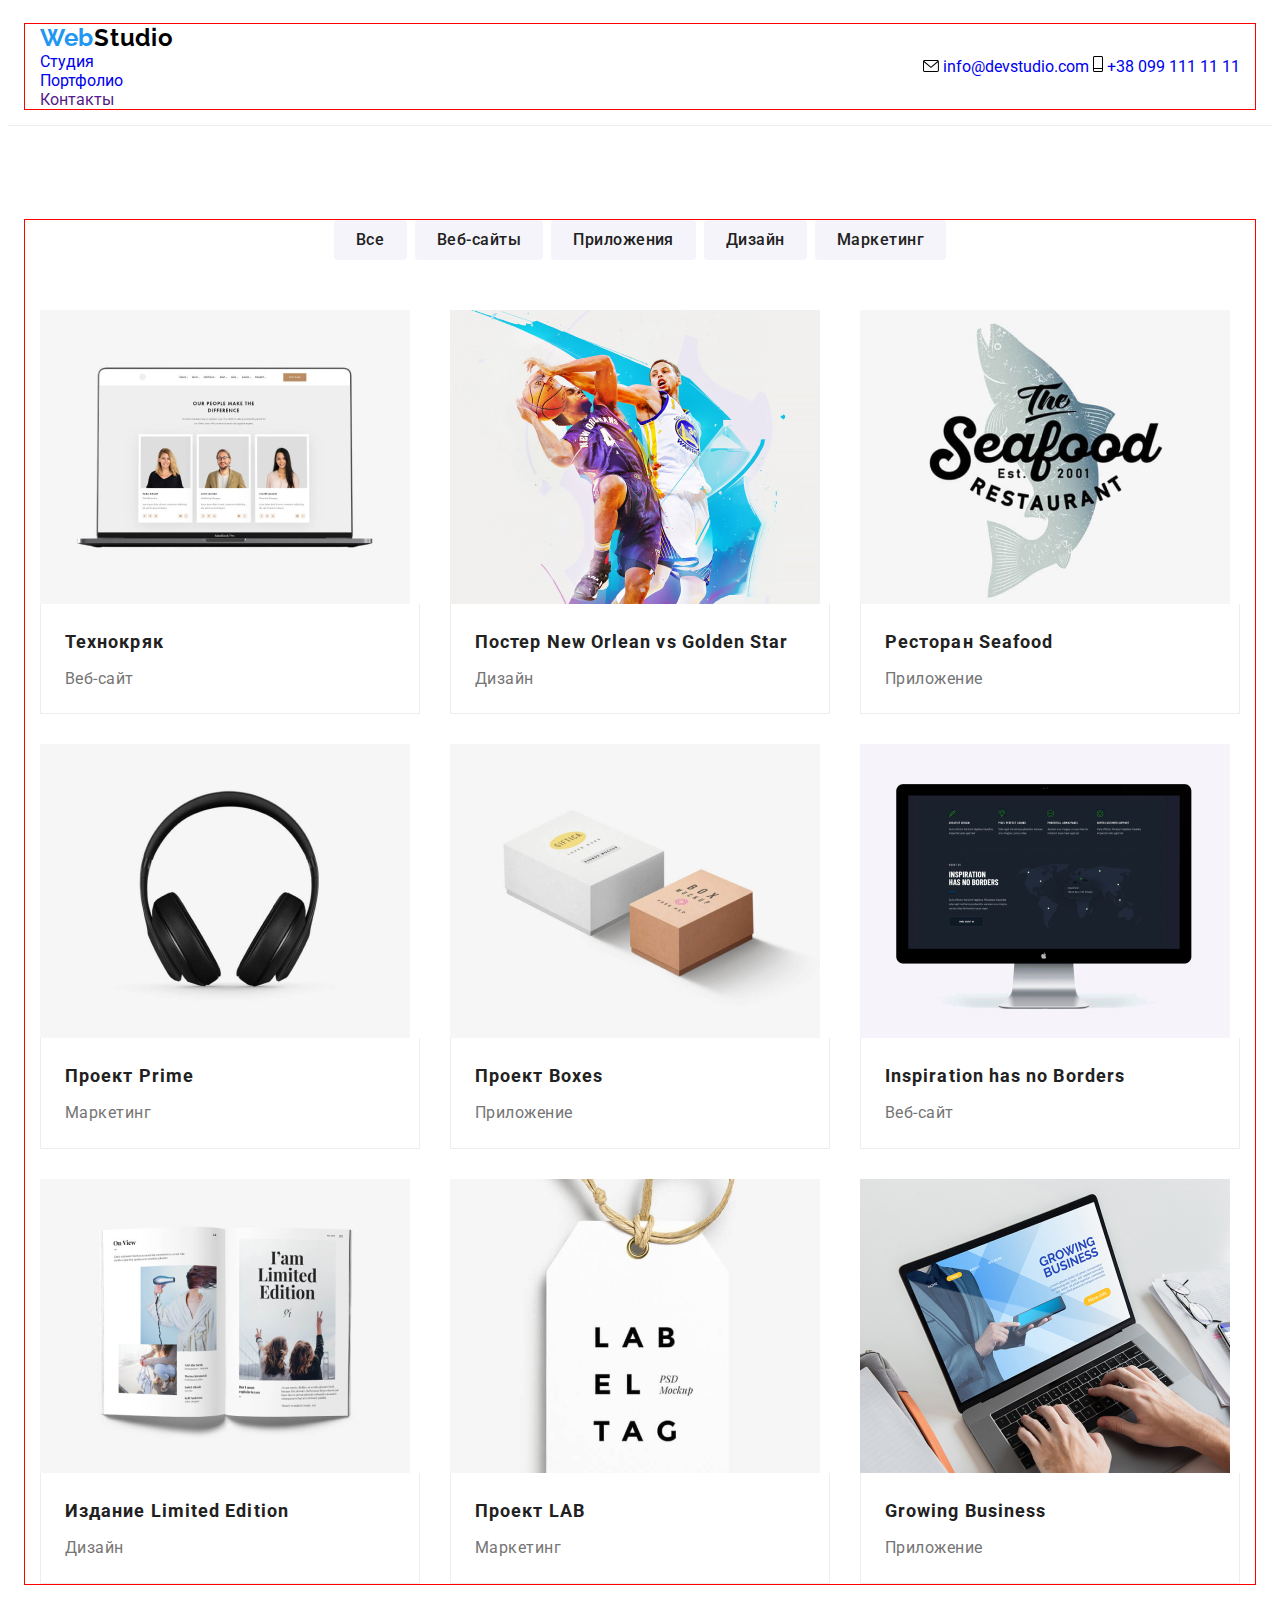
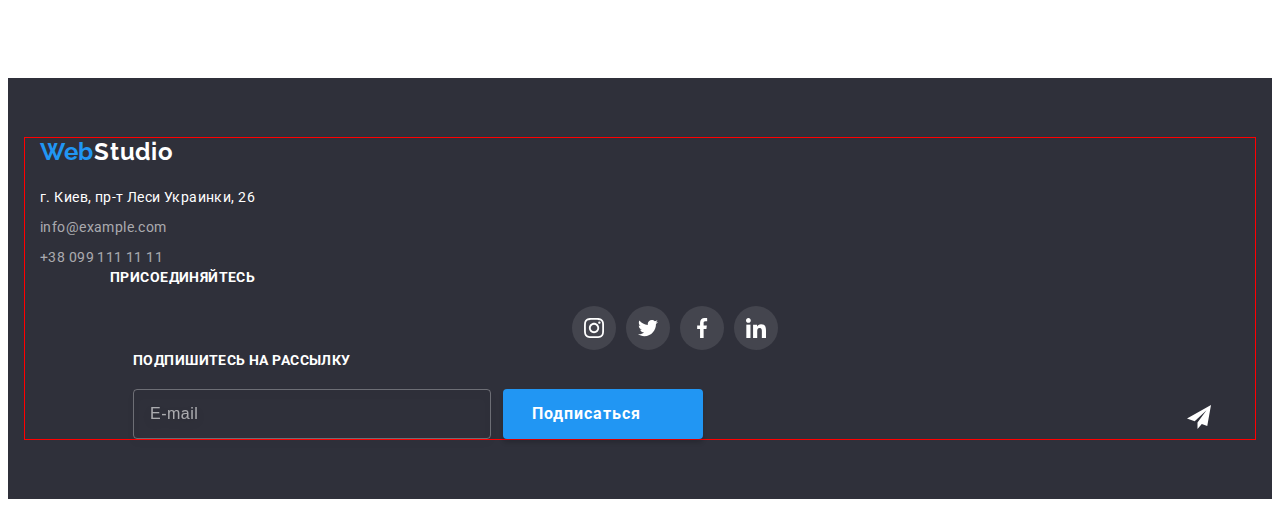
==== portfolio.html @ f33ecf3b "добавляет хедер на моб часть1" ====
<!DOCTYPE html>
<html lang="ru">

<head>
    <meta charset="UTF-8">
    <meta http-equiv="X-UA-Compatible" content="IE=edge">
    <meta name="viewport" content="width=, initial-scale=1.0">
    <title>Веб-Студия</title>
    <link rel="preconnect" href="https://fonts.gstatic.com">
    <link href="https://fonts.googleapis.com/css2?family=Raleway:wght@700&family=Roboto:wght@400;500;700;900&display=swap"
        rel="stylesheet">
    <link rel="stylesheet" href="https://cdnjs.cloudflare.com/ajax/libs/modern-normalize/1.0.0/modern-normalize.min.css"
        integrity="sha512-ISS7cAi1PEhQ8jnbJpJZMd29NlhNj4AWYyLOSp2CE/CsHxTCu+r+t0D2yoJudVrd0/8fTVPUVDzY5Tvli75u/g=="
        crossorigin="anonymous" />
    <link rel="stylesheet" href="./css/portfolio.min.css">
</head>

<body>
    <!--Header section-->
    <header class="header">
            <div class="container">
                <nav class="navigation">
                    <ul class="navigation__list list">
                        <li class="navigation__item">
                            <a class="navigation-logo-link link" href="./index.html"> Web<span class="navigation__logo_studio-color">Studio</span></a>
                        </li>
                        <li class="navigation__item">
                            <a class="navigation__link-color font-specs link" href="./index.html"> Студия</a>
                        </li>
                        <li class="navigation__item">
                            <div class="operating-page-wraper">
                                <a class="navigation__link-color font-specs operating-page link" href="./portfolio.html"> Портфолио</a>
                                <div class="operating-page-line"></div>
                            </div>
                        </li>
                        <li class="navigation__item">
                            <a class="navigation__link-color font-specs link" href=""> Контакты</a>
                        </li>
                    </ul>
                </nav>
                <div class="mail-tel-links">
                    <a class="mail-tel-links__mail-color font-specs link" href="mailto:info@devstudio.com">
                        <svg class="social-list-ikon" width="16px" height="12px">
                            <use href="./images/sprite.svg#icon-mail"></use>
                        </svg>
                        info@devstudio.com
                    </a>
                    <a class="mail-tel-links__tel-color font-specs link" href="tel:380961111111">
                        <svg class="social-list-ikon" width="10px" height="16px">
                            <use href="./images/sprite.svg#icon-tel"></use>
                        </svg>
                        +38 099 111 11 11</a>
                </div>
            </div>
    </header>
    <main>
        <!--Navigation on page and Portfolio cards-->
        <section class="navigation-portfolio-section">
            <div class="container">   
                <h1 class="visually-hidden">Портфолио</h1>
                <ul class="navigation-portfolio-section__list list">
                    <li class="navigation-portfolio-section__item">
                        <button class="navigation-buttons" type="button"> Все</button>
                    </li>
                    <li class="navigation-portfolio-section__item">
                        <button class="navigation-buttons" type="button"> Веб-сайты</button>
                    </li>
                    <li class="navigation-portfolio-section__item">
                        <button class="navigation-buttons" type="button"> Приложения</button>
                    </li>
                    <li class="navigation-portfolio-section__item">
                        <button class="navigation-buttons" type="button"> Дизайн</button>
                    </li>
                    <li class="navigation-portfolio-section__item">
                        <button class="navigation-buttons" type="button"> Маркетинг</button>
                    </li>
                </ul>
                <h2 class="visually-hidden">Проекты</h2>
                <ul class="portfolio-cards-list list">
                    <li class="portfolio-cards-list__item">
                        <a class="link portfolio-cards-list__link" href="">
                            <div class="portfolio-cards-list__wraper">
                                <img class="" src="./images/portfolio-cards/img1.jpg" alt="Ноутбук" width="370" height="294">
                                <p class="overlay">Технокряк это современная площадка распространения коронавируса. Компании используют эту платформу для цифрового
                                шпионажа и атак на защищённые сервера конкурентов.</p>
                            </div>
                            <div class="portfolio-cards-wraper">
                                <h3 class="portfolio-cards-wraper__title">Технокряк</h3>
                                <p class="portfolio-cards-wraper__description">Веб-сайт</p>
                            </div>
                        </a>
                    </li>
                    <li class="portfolio-cards-list__item">
                        <a class="link portfolio-cards-list__link" href="">
                            <div class="portfolio-cards-list__wraper">
                                <img class="" src="./images/portfolio-cards/img2.jpg" alt="Два спортсмена играют в баскетбол" width="370" height="294">
                                <p class="overlay">Технокряк это современная площадка распространения коронавируса. Компании используют эту платформу для цифрового
                                шпионажа и атак на защищённые сервера конкурентов.</p>
                            </div>
                            <div class="portfolio-cards-wraper">
                                <h3 class="portfolio-cards-wraper__title">Постер New Orlean vs Golden Star</h3>
                                <p class="portfolio-cards-wraper__description">Дизайн</p>
                            </div>
                        </a>
                    </li>
                    <li class="portfolio-cards-list__item">
                        <a class="link portfolio-cards-list__link" href="">
                            <div class="portfolio-cards-list__wraper">
                                <img class="" src="./images/portfolio-cards/img3.jpg" alt="Лейбл с названием ресторана Seafood" width="370" height="294">
                                <p class="overlay">Технокряк это современная площадка распространения коронавируса. Компании используют эту платформу для цифрового
                                шпионажа и атак на защищённые сервера конкурентов.</p>
                            </div>
                            <div class="portfolio-cards-wraper">
                                <h3 class="portfolio-cards-wraper__title">Ресторан Seafood</h3>
                                <p class="portfolio-cards-wraper__description">Приложение</p>
                            </div>
                        </a>
                    </li>
                    <li class="portfolio-cards-list__item">
                        <a class="link portfolio-cards-list__link" href="">
                            <div class="portfolio-cards-list__wraper">
                                <img class="" src="./images/portfolio-cards/img4.jpg" alt="Наушники" width="370" height="294">
                                <p class="overlay">Технокряк это современная площадка распространения коронавируса. Компании используют эту платформу для цифрового
                                шпионажа и атак на защищённые сервера конкурентов.</p>
                            </div>
                            <div class="portfolio-cards-wraper">
                                <h3 class="portfolio-cards-wraper__title">Проект Prime</h3>
                                <p class="portfolio-cards-wraper__description">Маркетинг</p>
                            </div>
                        </a>
                    </li>
                    <li class="portfolio-cards-list__item">
                        <a class="link portfolio-cards-list__link" href="">
                            <div class="portfolio-cards-list__wraper">
                                <img class="" src="./images/portfolio-cards/img5.jpg" alt="Две коробки" width="370" height="294">
                                <p class="overlay">Технокряк это современная площадка распространения коронавируса. Компании используют эту платформу для цифрового
                                шпионажа и атак на защищённые сервера конкурентов.</p>
                            </div>
                            <div class="portfolio-cards-wraper">
                                <h3 class="portfolio-cards-wraper__title">Проект Boxes</h3>
                                <p class="portfolio-cards-wraper__description">Приложение</p>
                            </div>
                        </a>
                    </li>
                    <li class="portfolio-cards-list__item">
                        <a class="link portfolio-cards-list__link" href="">
                            <div class="portfolio-cards-list__wraper">
                                <img class="" src="./images/portfolio-cards/img6.jpg" alt="Монитор" width="370" height="294">
                                <p class="overlay">Технокряк это современная площадка распространения коронавируса. Компании используют эту платформу для цифрового
                                шпионажа и атак на защищённые сервера конкурентов.</p>
                            </div>
                            <div class="portfolio-cards-wraper">
                                <h3 class="portfolio-cards-wraper__title">Inspiration has no Borders</h3>
                                <p class="portfolio-cards-wraper__description">Веб-сайт</p>
                            </div>
                        </a>
                    </li>
                    <li class="portfolio-cards-list__item">
                        <a class="link portfolio-cards-list__link" href="">
                            <div class="portfolio-cards-list__wraper">
                                <img class="" src="./images/portfolio-cards/img7.jpg" alt="Книга" width="370" height="294">
                                <p class="overlay">Технокряк это современная площадка распространения коронавируса. Компании используют эту платформу для цифрового
                                шпионажа и атак на защищённые сервера конкурентов.</p>
                            </div>
                            <div class="portfolio-cards-wraper">
                                <h3 class="portfolio-cards-wraper__title">Издание Limited Edition</h3>
                                <p class="portfolio-cards-wraper__description">Дизайн</p>
                            </div>
                        </a>
                    </li>
                    <li class="portfolio-cards-list__item">
                        <a class="link portfolio-cards-list__link" href="">
                            <div class="portfolio-cards-list__wraper">
                                <img class="" src="./images/portfolio-cards/img8.jpg" alt="Лейбл LAB EL TAG" width="370" height="294">
                                <p class="overlay">Технокряк это современная площадка распространения коронавируса. Компании используют эту платформу для цифрового
                                шпионажа и атак на защищённые сервера конкурентов.</p>
                            </div>
                            <div class="portfolio-cards-wraper">
                                <h3 class="portfolio-cards-wraper__title">Проект LAB</h3>
                                <p class="portfolio-cards-wraper__description">Маркетинг</p>
                            </div>
                        </a>
                    </li>
                    <li class="portfolio-cards-list__item">
                        <a class="link portfolio-cards-list__link" href="">
                            <div class="portfolio-cards-list__wraper">
                                <img class="" src="./images/portfolio-cards/img9.jpg" alt="Ноутбук" width="370" height="294">
                                <p class="overlay">Технокряк это современная площадка распространения коронавируса. Компании используют эту платформу для цифрового
                                шпионажа и атак на защищённые сервера конкурентов.</p>
                            </div>
                            <div class="portfolio-cards-wraper">
                                <h3 class="portfolio-cards-wraper__title">Growing Business</h3>
                                <p class="portfolio-cards-wraper__description">Приложение</p>
                            </div>
                        </a>
                    </li>
                </ul>
            </div>
        </section>

    </main>
    <!--Footer-->
    <footer class="footer">
        <div class="container">
            <div class="footer-adress-wraper">
                <a class="navigation-logo-link footer-adress-wraper__logo-margin link" href="./index.html">Web<span
                        class="navigation__logo_studio-footer-color">Studio</span></a>
                <address class="address">
                    <ul class="list">
                        <li class="footer-adress-wraper__item">
                            <a class="footer-adress-wraper__google-maps link" href="https://goo.gl/maps/qSCqsP5CinBXMuDA6" target="_blank"
                                rel="noopener noreferrer">г. Киев, пр-т Леси Украинки, 26</a>
                        </li>
                        <li class="footer-adress-wraper__item">
                            <a class="footer-adress-wraper__mail-tel-link link" href="mailto:info@example.com">info@example.com</a>
                        </li>
                        <li class="footer-adress-wraper__item">
                            <a class="footer-adress-wraper__mail-tel-link link" href="tel:380961111111"> +38 099 111 11 11</a>
                        </li>
                    </ul>
                </address>
            </div>
            <div class="join-container">
                <p class="join-container__subscribe">присоединяйтесь</p>
                <ul class="social-list list">
                    <li class="social-list-item">
                        <a href="" class="social-list-link join-container__color link">
                            <svg  width="20px" height="20px">
                                <use href="./images/sprite.svg#icon-instagram"></use>
                            </svg>
                        </a>
                    </li>
                    <li class="social-list-item">
                        <a href="" class="social-list-link join-container__color link">
                            <svg width="20px" height="20px">
                                <use href="./images/sprite.svg#icon-twitter"></use>
                            </svg>
                        </a>
                    </li>
                    <li class="social-list-item">
                        <a href="" class="social-list-link join-container__color link">
                            <svg width="20px" height="20px">
                                <use href="./images/sprite.svg#icon-facebook"></use>
                            </svg>
                        </a>
                    </li>
                    <li class="social-list-item">
                        <a href="" class="social-list-link join-container__color link">
                            <svg width="20px" height="20px">
                                <use href="./images/sprite.svg#icon-linkedin"></use>
                            </svg>
                        </a>
                    </li>
                </ul>
            </div>
            <form autocomplete="off" class="footer-form">
                <b class="footer-form__subscribe">Подпишитесь на рассылку</b>
                <div class="form-subscribe-wraper">
                    <input type="email" name="user-email" class="form-subscribe-wraper__input" placeholder="E-mail">
                    <button type="submit" class="form-subscribe-wraper__btn">Подписаться</button>
                    <svg class="form-subscribe-wraper__icon" width="24px" height="24px">
                        <use href="./images/sprite.svg#icon-send"></use>
                    </svg>
                </div>
            </form>
        </div>
    </footer>
</body>

</html>
---- css/portfolio.min.css ----
:root{--main-font: 'Roboto', sans-serif;--secondary-font: 'Raleway', sans-serif;--accent-color: #2196f3;--accent-operating: #2196f3;--backgroud-body-studio: #f5f4fa;--hero-section-background-color: #2f303a;--footer-background-color: #2f303a;--portfolio-cards-title-color: #212121;--portfolio-nav-text-color: #212121;--portfolio-cards-description-color: #757575;--footer-mail-tel-link-color: rgba(255, 255, 255, 0.6);--body-font-color: #212121;--navigation-logo-studio-color: #000000;--navigation-logo-studio-footer: #ffffff;--social-link-team-color: #afb1b8;--footer-join-link-color: rgba(255, 255, 255, 0.1);--overlay-background: rgba(33, 150, 243, 0.9);--types-of-product-bg: rgba(47, 48, 58, 0.8)}body{font-family:var(--main-font);color:var(--body-font-color)}h1,h2,h3,h4,h5,h6,p{margin:0}ul,ol{margin:0;padding:0}img{display:block}.link{text-decoration:none}.list{list-style:none}.address{font-style:normal}.visually-hidden{position:absolute !important;clip:rect(1px 1px 1px 1px);clip:rect(1px, 1px, 1px, 1px);padding:0 !important;border:0 !important;height:1px !important;width:1px !important;overflow:hidden}.container{padding-left:15px;padding-right:15px;outline:1px solid;color:red}.header .container{display:flex;align-items:center;justify-content:space-between}@media screen and (min-width: 480px){.container{width:480px;margin:0 auto}}@media screen and (min-width: 768px){.container{width:768px}.about .container{display:flex}}@media screen and (min-width: 1200px){.container{width:1200px}}.navigation-logo-link{font-family:var(--secondary-font);font-weight:700;font-size:24px;line-height:1.16;letter-spacing:0.03em;color:var(--accent-color)}.navigation__logo_studio-color{color:var(--navigation-logo-studio-color)}.navigation__logo_studio-footer-color{color:var(--navigation-logo-studio-footer)}.header{background-color:var(--navigation-logo-studio-footer);border-bottom:1px solid #ececec;padding-top:16px;padding-bottom:16px}@media screen and (max-width: 767px){.navigation__item:not(:first-child){display:none}.mail-tel-links{display:none}.burger-btn,.mobile-menu-close-btn{background-color:transparent;border:none;padding:0}.mobile-menu-close-btn{position:absolute;top:21px;right:25px}.mobile-menu{position:fixed;top:0;left:50%;width:100vw;max-width:480px;height:100vh;padding:48px 40px;background-color:var(--navigation-logo-studio-footer);transform:translateY(-100%) translateX(-50%);transition:transform 250ms cubic-bezier(0.4, 0, 0.2, 1)}.is-open{transform:translateY(0) translateX(-50%)}.mobile-menu__link{font-family:Roboto;font-weight:500;font-size:40px;line-height:1.17;letter-spacing:0.02em;color:var(--portfolio-nav-text-color)}.mobile-menu__list :not(:last-child){margin-bottom:32px}.mobile-menu-wraper{display:flex;flex-direction:column;justify-content:space-between;height:100%}.mobile-menu__contact-list :not(:last-child){margin-bottom:32px}.mobile-menu__contact-tel-link{font-family:Roboto;font-weight:500;font-size:34px;line-height:1.17;letter-spacing:0.02em;color:var(--accent-color)}.mobile-menu__contact-mail-link{font-family:Roboto;font-weight:500;font-size:24px;line-height:1.16;letter-spacing:0.02em;color:var(--portfolio-cards-description-color)}}.navigation-portfolio-section{padding-top:94px;padding-bottom:94px}.navigation-portfolio-section__list{display:flex;justify-content:center;margin:0 auto;margin-bottom:50px}.navigation-portfolio-section__item:not(:last-child){margin-right:8px}.navigation-buttons{font-family:var(--main-font);font-weight:500;font-size:16px;line-height:1.73;text-align:center;letter-spacing:0.03em;color:var(--portfolio-nav-text-color);border-radius:4px;border:0px;display:flex;align-items:center;min-width:73px;margin:0 auto;padding:6px 22px;background-color:var(--backgroud-body-studio);transition:box-shadow 250ms cubic-bezier(0.4, 0, 0.2, 1),background-color 250ms cubic-bezier(0.4, 0, 0.2, 1),color 250ms cubic-bezier(0.4, 0, 0.2, 1)}.navigation-buttons:hover,.navigation-buttons:focus{color:var(--navigation-logo-studio-footer);background:var(--accent-color);cursor:pointer;box-shadow:0px 3px 1px rgba(0,0,0,0.1),0px 1px 2px rgba(0,0,0,0.08),0px 2px 2px rgba(0,0,0,0.12);border-radius:4px;border:0px}.portfolio-cards-list{display:flex;flex-wrap:wrap;margin-left:-30px;margin-top:-30px}.portfolio-cards-list__item{flex-basis:calc(100% / 3 - 30px);margin-left:30px;margin-top:30px}.portfolio-cards-list__item>.link{display:block;transition:box-shadow 250ms cubic-bezier(0.4, 0, 0.2, 1)}.portfolio-cards-list__item>.link:hover,.portfolio-cards-list__item>.link:focus{box-shadow:0px 1px 1px rgba(0,0,0,0.12),0px 4px 4px rgba(0,0,0,0.06),1px 4px 6px rgba(0,0,0,0.16)}.portfolio-cards-wraper{border:1px solid #eeeeee;border-top:none;background-color:var(--navigation-logo-studio-footer);padding-top:20px;padding-bottom:20px;padding-left:24px;padding-right:24px}.portfolio-cards-wraper__title{font-weight:700;font-size:18px;line-height:2;letter-spacing:0.06em;color:var(--portfolio-cards-title-color);margin-bottom:4px}.portfolio-cards-wraper__description{font-size:16px;line-height:1.87;letter-spacing:0.03em;color:var(--portfolio-cards-description-color)}.portfolio-cards-list__wraper{position:relative;overflow:hidden;perspective:1000px}.overlay{position:absolute;top:0;left:0;height:100%;background-color:var(--overlay-background);color:var(--navigation-logo-studio-footer);padding:20px;overflow:auto;transform:translateY(100%);font-size:18px;line-height:1.55;letter-spacing:0.03em;padding:63px 23px 63px 23px;transition:transform 250ms cubic-bezier(0.4, 0, 0.2, 1)}.portfolio-cards-list__link:hover .overlay,.portfolio-cards-list__link:focus .overlay{transform:translateY(0%)}.social-list{display:flex;align-items:center;justify-content:center;margin-top:16px}.social-list-item:not(:last-child){margin-right:10px}.social-list-link{display:flex;justify-content:center;align-items:center;width:44px;height:44px;border-radius:50%;background-color:var(--navigation-logo-studio-footer);fill:var(--social-link-team-color);transition:background-color 250ms cubic-bezier(0.4, 0, 0.2, 1)}.social-list-link:hover,.social-list-link:focus{background-color:var(--accent-color);fill:var(--navigation-logo-studio-footer)}.social-list-ikon{transition:fill 250ms cubic-bezier(0.4, 0, 0.2, 1)}.footer-adress-wraper{width:231px}.footer-adress-wraper__logo-margin{display:block;margin-bottom:20px}.footer-adress-wraper__item:not(:last-child){margin-bottom:6px}.footer-adress-wraper__google-maps{font-family:var(--main-font);font-size:14px;line-height:1.71;letter-spacing:0.03em;color:var(--navigation-logo-studio-footer)}.footer-adress-wraper__mail-tel-link{font-family:var(--main-font);font-size:14px;line-height:1.71;letter-spacing:0.03em;color:var(--footer-mail-tel-link-color);transition:color 250ms cubic-bezier(0.4, 0, 0.2, 1)}.footer-adress-wraper__mail-tel-link:hover,.footer-adress-wraper__mail-tel-link:focus{color:var(--accent-color)}.footer{background:var(--footer-background-color);padding-top:60px;padding-bottom:60px}.join-container__subscribe{font-family:var(--main-font);font-weight:700;font-size:14px;line-height:1.14;letter-spacing:0.03em;text-transform:uppercase;margin-bottom:20px;color:var(--navigation-logo-studio-footer)}.join-container{margin-left:70px}.join-container>.social-list{margin:0px}.join-container__color{background-color:var(--footer-join-link-color);fill:var(--navigation-logo-studio-footer)}.join-container__color:hover,.join-container__color:focus{background-color:var(--accent-color);fill:var(--navigation-logo-studio-footer)}.footer-form__subscribe{font-size:14px;line-height:1.14;letter-spacing:0.03em;text-transform:uppercase;color:var(--navigation-logo-studio-footer)}.footer-form{margin-left:93px}.form-subscribe-wraper{display:flex;align-items:center;position:relative;margin-top:20px}.form-subscribe-wraper__input{width:358px;height:50px;font-size:16px;line-height:1.25;letter-spacing:0.03em;color:var(--footer-mail-tel-link-color);margin-right:12px;border:1px solid rgba(255,255,255,0.3);box-sizing:border-box;filter:drop-shadow(0px 4px 4px rgba(0,0,0,0.15));border-radius:4px;background-color:transparent;padding:15px 16px;transition:border-color 250ms cubic-bezier(0.4, 0, 0.2, 1)}.form-subscribe-wraper__input::placeholder{font-size:16px;line-height:1.25;letter-spacing:0.03em;color:var(--footer-mail-tel-link-color)}.form-subscribe-wraper__input:focus{outline:none;border-color:var(--accent-color)}.form-subscribe-wraper__btn{font-family:var(--main-font);font-weight:700;font-size:16px;line-height:1.87;cursor:pointer;color:var(--navigation-logo-studio-footer);background-color:var(--accent-color);letter-spacing:0.06em;display:flex;justify-content:flex-start;align-items:center;min-width:200px;align-self:center;border:none;box-shadow:0px 4px 4px rgba(0,0,0,0.15);border-radius:4px;padding:10px 29px}.form-subscribe-wraper__icon{position:absolute;right:29px;bottom:10px;fill:var(--navigation-logo-studio-footer)}
/*# sourceMappingURL=portfolio.min.css.map */
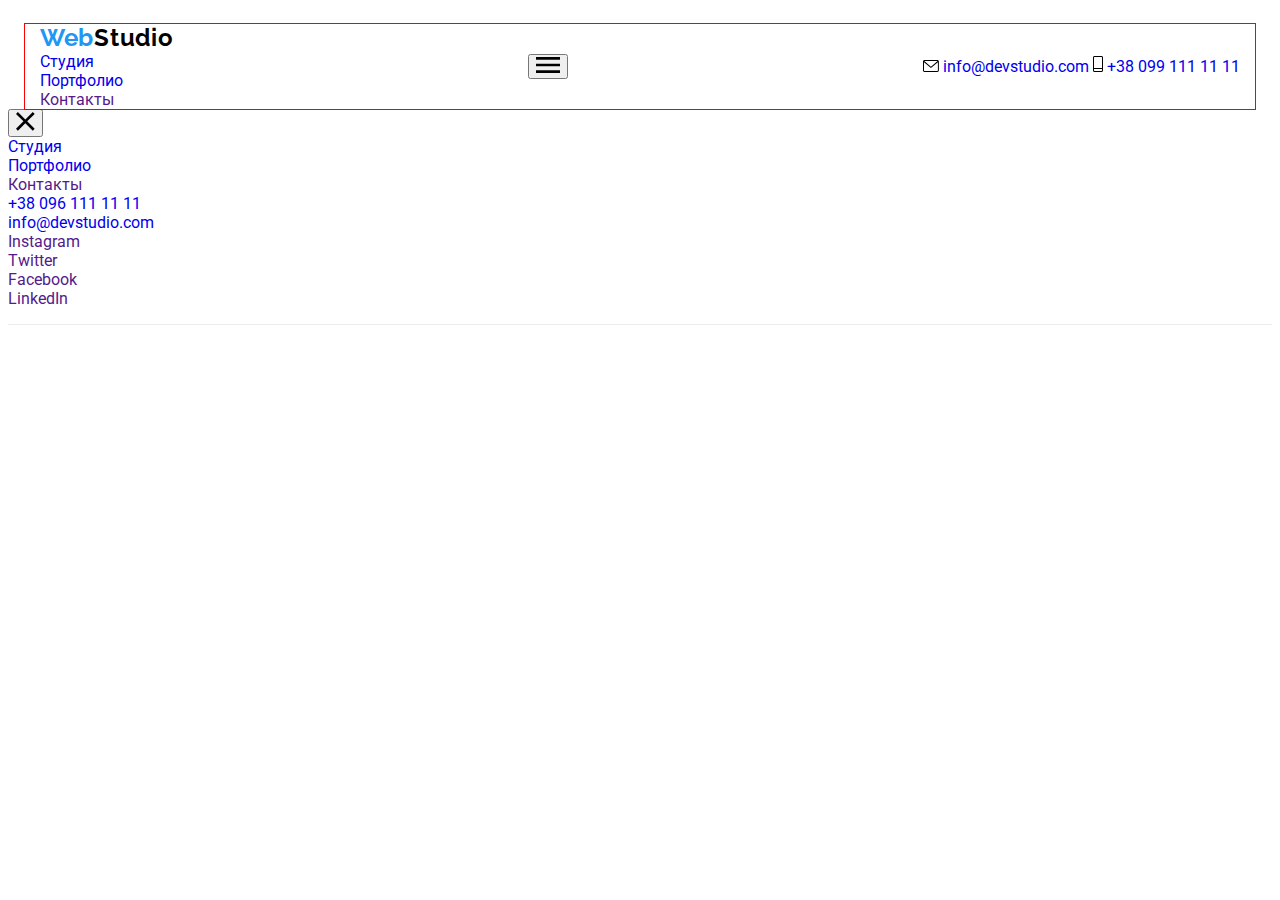
==== commit 25c2b384: "добавляет меню в портфолио" ====
--- a/portfolio.html
+++ b/portfolio.html
@@ -38,6 +38,11 @@
                         </li>
                     </ul>
                 </nav>
+                <button type="button" class="burger-btn" data-menu-button>
+                    <svg class="burger-btn__icon" width="24px" height="16px">
+                        <use href="./images/sprite.svg#icon-burger"></use>
+                    </svg>
+                </button>
                 <div class="mail-tel-links">
                     <a class="mail-tel-links__mail-color font-specs link" href="mailto:info@devstudio.com">
                         <svg class="social-list-ikon" width="16px" height="12px">
@@ -52,10 +57,57 @@
                         +38 099 111 11 11</a>
                 </div>
             </div>
+            <div class="mobile-menu" data-menu>
+                <button type="button" class="mobile-menu-close-btn" data-menu-close>
+                    <svg class="mobile-menu-close-btn__icon" width="19px" height="19px">
+                        <use href="./images/sprite.svg#icon-close_24px"></use>
+                    </svg>
+                </button>
+                <div class="mobile-menu-wraper">
+                    <ul class="mobile-menu__list list">
+                        <li class="mobile-menu__item">
+                            <a href="./index.html" class="mobile-menu__link link">Студия</a>
+                        </li>
+                        <li class="mobile-menu__item">
+                            <a href="./portfolio.html" class="mobile-menu__link operating-page link">Портфолио</a>
+                        </li>
+                        <li class="mobile-menu__item">
+                            <a href="" class="mobile-menu__link link">Контакты</a>
+                        </li>
+                    </ul>
+                    <div class="contact-list-social-link-wraper">
+                        <ul class="mobile-menu__contact-list list">
+                            <li class="mobile-menu__contact__item">
+                                <a href="tel:380961111111" class="mobile-menu__contact-tel-link link">+38 096 111 11 11</a>
+                            </li>
+                            <li class="mobile-menu__contact__item">
+                                <a href="mailto:info@devstudio.com"
+                                    class="mobile-menu__contact-mail-link link">info@devstudio.com</a>
+                            </li>
+                        </ul>
+                        <ul class="menu-social-links list">
+                            <li class="menu-social-link__item">
+                                <a href="" class="menu-social-link__link link">Instagram</a>
+                            </li>
+                            <li class="menu-social-link__item">
+                                <a href="" class="menu-social-link__link link">Twitter</a>
+                            </li>
+                            <li class="menu-social-link__item">
+                                <a href="" class="menu-social-link__link link">Facebook</a>
+                            </li>
+                            <li class="menu-social-link__item">
+                                <a href="" class="menu-social-link__link link">LinkedIn</a>
+                            </li>
+                        </ul>
+            
+                    </div>
+                </div>
+            
+            </div>
     </header>
     <main>
         <!--Navigation on page and Portfolio cards-->
-        <section class="navigation-portfolio-section">
+        <!-- <section class="navigation-portfolio-section">
             <div class="container">   
                 <h1 class="visually-hidden">Портфолио</h1>
                 <ul class="navigation-portfolio-section__list list">
@@ -196,11 +248,11 @@
                     </li>
                 </ul>
             </div>
-        </section>
+        </section> -->
 
     </main>
     <!--Footer-->
-    <footer class="footer">
+    <!-- <footer class="footer">
         <div class="container">
             <div class="footer-adress-wraper">
                 <a class="navigation-logo-link footer-adress-wraper__logo-margin link" href="./index.html">Web<span
@@ -264,7 +316,8 @@
                 </div>
             </form>
         </div>
-    </footer>
+    </footer> -->
+    <script src="./js/mobile-menu.js"></script>
 </body>
 
 </html>--- a/css/portfolio.min.css
+++ b/css/portfolio.min.css
@@ -1,2 +1,2 @@
-:root{--main-font: 'Roboto', sans-serif;--secondary-font: 'Raleway', sans-serif;--accent-color: #2196f3;--accent-operating: #2196f3;--backgroud-body-studio: #f5f4fa;--hero-section-background-color: #2f303a;--footer-background-color: #2f303a;--portfolio-cards-title-color: #212121;--portfolio-nav-text-color: #212121;--portfolio-cards-description-color: #757575;--footer-mail-tel-link-color: rgba(255, 255, 255, 0.6);--body-font-color: #212121;--navigation-logo-studio-color: #000000;--navigation-logo-studio-footer: #ffffff;--social-link-team-color: #afb1b8;--footer-join-link-color: rgba(255, 255, 255, 0.1);--overlay-background: rgba(33, 150, 243, 0.9);--types-of-product-bg: rgba(47, 48, 58, 0.8)}body{font-family:var(--main-font);color:var(--body-font-color)}h1,h2,h3,h4,h5,h6,p{margin:0}ul,ol{margin:0;padding:0}img{display:block}.link{text-decoration:none}.list{list-style:none}.address{font-style:normal}.visually-hidden{position:absolute !important;clip:rect(1px 1px 1px 1px);clip:rect(1px, 1px, 1px, 1px);padding:0 !important;border:0 !important;height:1px !important;width:1px !important;overflow:hidden}.container{padding-left:15px;padding-right:15px;outline:1px solid;color:red}.header .container{display:flex;align-items:center;justify-content:space-between}@media screen and (min-width: 480px){.container{width:480px;margin:0 auto}}@media screen and (min-width: 768px){.container{width:768px}.about .container{display:flex}}@media screen and (min-width: 1200px){.container{width:1200px}}.navigation-logo-link{font-family:var(--secondary-font);font-weight:700;font-size:24px;line-height:1.16;letter-spacing:0.03em;color:var(--accent-color)}.navigation__logo_studio-color{color:var(--navigation-logo-studio-color)}.navigation__logo_studio-footer-color{color:var(--navigation-logo-studio-footer)}.header{background-color:var(--navigation-logo-studio-footer);border-bottom:1px solid #ececec;padding-top:16px;padding-bottom:16px}@media screen and (max-width: 767px){.navigation__item:not(:first-child){display:none}.mail-tel-links{display:none}.burger-btn,.mobile-menu-close-btn{background-color:transparent;border:none;padding:0}.mobile-menu-close-btn{position:absolute;top:21px;right:25px}.mobile-menu{position:fixed;top:0;left:50%;width:100vw;max-width:480px;height:100vh;padding:48px 40px;background-color:var(--navigation-logo-studio-footer);transform:translateY(-100%) translateX(-50%);transition:transform 250ms cubic-bezier(0.4, 0, 0.2, 1)}.is-open{transform:translateY(0) translateX(-50%)}.mobile-menu__link{font-family:Roboto;font-weight:500;font-size:40px;line-height:1.17;letter-spacing:0.02em;color:var(--portfolio-nav-text-color)}.mobile-menu__list :not(:last-child){margin-bottom:32px}.mobile-menu-wraper{display:flex;flex-direction:column;justify-content:space-between;height:100%}.mobile-menu__contact-list :not(:last-child){margin-bottom:32px}.mobile-menu__contact-tel-link{font-family:Roboto;font-weight:500;font-size:34px;line-height:1.17;letter-spacing:0.02em;color:var(--accent-color)}.mobile-menu__contact-mail-link{font-family:Roboto;font-weight:500;font-size:24px;line-height:1.16;letter-spacing:0.02em;color:var(--portfolio-cards-description-color)}}.navigation-portfolio-section{padding-top:94px;padding-bottom:94px}.navigation-portfolio-section__list{display:flex;justify-content:center;margin:0 auto;margin-bottom:50px}.navigation-portfolio-section__item:not(:last-child){margin-right:8px}.navigation-buttons{font-family:var(--main-font);font-weight:500;font-size:16px;line-height:1.73;text-align:center;letter-spacing:0.03em;color:var(--portfolio-nav-text-color);border-radius:4px;border:0px;display:flex;align-items:center;min-width:73px;margin:0 auto;padding:6px 22px;background-color:var(--backgroud-body-studio);transition:box-shadow 250ms cubic-bezier(0.4, 0, 0.2, 1),background-color 250ms cubic-bezier(0.4, 0, 0.2, 1),color 250ms cubic-bezier(0.4, 0, 0.2, 1)}.navigation-buttons:hover,.navigation-buttons:focus{color:var(--navigation-logo-studio-footer);background:var(--accent-color);cursor:pointer;box-shadow:0px 3px 1px rgba(0,0,0,0.1),0px 1px 2px rgba(0,0,0,0.08),0px 2px 2px rgba(0,0,0,0.12);border-radius:4px;border:0px}.portfolio-cards-list{display:flex;flex-wrap:wrap;margin-left:-30px;margin-top:-30px}.portfolio-cards-list__item{flex-basis:calc(100% / 3 - 30px);margin-left:30px;margin-top:30px}.portfolio-cards-list__item>.link{display:block;transition:box-shadow 250ms cubic-bezier(0.4, 0, 0.2, 1)}.portfolio-cards-list__item>.link:hover,.portfolio-cards-list__item>.link:focus{box-shadow:0px 1px 1px rgba(0,0,0,0.12),0px 4px 4px rgba(0,0,0,0.06),1px 4px 6px rgba(0,0,0,0.16)}.portfolio-cards-wraper{border:1px solid #eeeeee;border-top:none;background-color:var(--navigation-logo-studio-footer);padding-top:20px;padding-bottom:20px;padding-left:24px;padding-right:24px}.portfolio-cards-wraper__title{font-weight:700;font-size:18px;line-height:2;letter-spacing:0.06em;color:var(--portfolio-cards-title-color);margin-bottom:4px}.portfolio-cards-wraper__description{font-size:16px;line-height:1.87;letter-spacing:0.03em;color:var(--portfolio-cards-description-color)}.portfolio-cards-list__wraper{position:relative;overflow:hidden;perspective:1000px}.overlay{position:absolute;top:0;left:0;height:100%;background-color:var(--overlay-background);color:var(--navigation-logo-studio-footer);padding:20px;overflow:auto;transform:translateY(100%);font-size:18px;line-height:1.55;letter-spacing:0.03em;padding:63px 23px 63px 23px;transition:transform 250ms cubic-bezier(0.4, 0, 0.2, 1)}.portfolio-cards-list__link:hover .overlay,.portfolio-cards-list__link:focus .overlay{transform:translateY(0%)}.social-list{display:flex;align-items:center;justify-content:center;margin-top:16px}.social-list-item:not(:last-child){margin-right:10px}.social-list-link{display:flex;justify-content:center;align-items:center;width:44px;height:44px;border-radius:50%;background-color:var(--navigation-logo-studio-footer);fill:var(--social-link-team-color);transition:background-color 250ms cubic-bezier(0.4, 0, 0.2, 1)}.social-list-link:hover,.social-list-link:focus{background-color:var(--accent-color);fill:var(--navigation-logo-studio-footer)}.social-list-ikon{transition:fill 250ms cubic-bezier(0.4, 0, 0.2, 1)}.footer-adress-wraper{width:231px}.footer-adress-wraper__logo-margin{display:block;margin-bottom:20px}.footer-adress-wraper__item:not(:last-child){margin-bottom:6px}.footer-adress-wraper__google-maps{font-family:var(--main-font);font-size:14px;line-height:1.71;letter-spacing:0.03em;color:var(--navigation-logo-studio-footer)}.footer-adress-wraper__mail-tel-link{font-family:var(--main-font);font-size:14px;line-height:1.71;letter-spacing:0.03em;color:var(--footer-mail-tel-link-color);transition:color 250ms cubic-bezier(0.4, 0, 0.2, 1)}.footer-adress-wraper__mail-tel-link:hover,.footer-adress-wraper__mail-tel-link:focus{color:var(--accent-color)}.footer{background:var(--footer-background-color);padding-top:60px;padding-bottom:60px}.join-container__subscribe{font-family:var(--main-font);font-weight:700;font-size:14px;line-height:1.14;letter-spacing:0.03em;text-transform:uppercase;margin-bottom:20px;color:var(--navigation-logo-studio-footer)}.join-container{margin-left:70px}.join-container>.social-list{margin:0px}.join-container__color{background-color:var(--footer-join-link-color);fill:var(--navigation-logo-studio-footer)}.join-container__color:hover,.join-container__color:focus{background-color:var(--accent-color);fill:var(--navigation-logo-studio-footer)}.footer-form__subscribe{font-size:14px;line-height:1.14;letter-spacing:0.03em;text-transform:uppercase;color:var(--navigation-logo-studio-footer)}.footer-form{margin-left:93px}.form-subscribe-wraper{display:flex;align-items:center;position:relative;margin-top:20px}.form-subscribe-wraper__input{width:358px;height:50px;font-size:16px;line-height:1.25;letter-spacing:0.03em;color:var(--footer-mail-tel-link-color);margin-right:12px;border:1px solid rgba(255,255,255,0.3);box-sizing:border-box;filter:drop-shadow(0px 4px 4px rgba(0,0,0,0.15));border-radius:4px;background-color:transparent;padding:15px 16px;transition:border-color 250ms cubic-bezier(0.4, 0, 0.2, 1)}.form-subscribe-wraper__input::placeholder{font-size:16px;line-height:1.25;letter-spacing:0.03em;color:var(--footer-mail-tel-link-color)}.form-subscribe-wraper__input:focus{outline:none;border-color:var(--accent-color)}.form-subscribe-wraper__btn{font-family:var(--main-font);font-weight:700;font-size:16px;line-height:1.87;cursor:pointer;color:var(--navigation-logo-studio-footer);background-color:var(--accent-color);letter-spacing:0.06em;display:flex;justify-content:flex-start;align-items:center;min-width:200px;align-self:center;border:none;box-shadow:0px 4px 4px rgba(0,0,0,0.15);border-radius:4px;padding:10px 29px}.form-subscribe-wraper__icon{position:absolute;right:29px;bottom:10px;fill:var(--navigation-logo-studio-footer)}
+:root{--main-font: 'Roboto', sans-serif;--secondary-font: 'Raleway', sans-serif;--accent-color: #2196f3;--accent-operating: #2196f3;--backgroud-body-studio: #f5f4fa;--hero-section-background-color: #2f303a;--footer-background-color: #2f303a;--portfolio-cards-title-color: #212121;--portfolio-nav-text-color: #212121;--portfolio-cards-description-color: #757575;--footer-mail-tel-link-color: rgba(255, 255, 255, 0.6);--body-font-color: #212121;--navigation-logo-studio-color: #000000;--navigation-logo-studio-footer: #ffffff;--social-link-team-color: #afb1b8;--footer-join-link-color: rgba(255, 255, 255, 0.1);--overlay-background: rgba(33, 150, 243, 0.9);--types-of-product-bg: rgba(47, 48, 58, 0.8)}body{font-family:var(--main-font);color:var(--body-font-color)}h1,h2,h3,h4,h5,h6,p{margin:0}ul,ol{margin:0;padding:0}img{display:block}.link{text-decoration:none}.list{list-style:none}.address{font-style:normal}.visually-hidden{position:absolute !important;clip:rect(1px 1px 1px 1px);clip:rect(1px, 1px, 1px, 1px);padding:0 !important;border:0 !important;height:1px !important;width:1px !important;overflow:hidden}.container{padding-left:15px;padding-right:15px;outline:1px solid;color:red}.header .container{display:flex;align-items:center;justify-content:space-between}@media screen and (min-width: 480px){.container{width:480px;margin:0 auto}.header .container{justify-content:space-between}}@media screen and (min-width: 768px){.container{width:768px}.about .container{display:flex}}@media screen and (min-width: 1200px){.container{width:1200px}}.navigation-logo-link{font-family:var(--secondary-font);font-weight:700;font-size:24px;line-height:1.16;letter-spacing:0.03em;color:var(--accent-color)}.navigation__logo_studio-color{color:var(--navigation-logo-studio-color)}.navigation__logo_studio-footer-color{color:var(--navigation-logo-studio-footer)}.header{background-color:var(--navigation-logo-studio-footer);border-bottom:1px solid #ececec;padding-top:16px;padding-bottom:16px}@media screen and (max-width: 767px){.navigation__item:not(:first-child){display:none}.mail-tel-links{display:none}.burger-btn,.mobile-menu-close-btn{background-color:transparent;border:none;padding:0;transition:fill 250ms cubic-bezier(0.4, 0, 0.2, 1)}.burger-btn:hover,.burger-btn:focus,.mobile-menu-close-btn:hover,.mobile-menu-close-btn:focus{fill:var(--accent-color)}.mobile-menu-close-btn{position:absolute;top:10px;right:15px;width:40px;height:40px}.mobile-menu{position:fixed;top:0;left:50%;width:100vw;max-width:480px;height:100vh;padding:48px 40px;background-color:var(--navigation-logo-studio-footer);transform:translateY(-100%) translateX(-50%);transition:transform 250ms cubic-bezier(0.4, 0, 0.2, 1)}.is-open{transform:translateY(0) translateX(-50%)}.operating-page{color:var(--accent-operating)}.mobile-menu__link{font-family:Roboto;font-weight:500;font-size:40px;line-height:1.17;letter-spacing:0.02em;color:var(--portfolio-nav-text-color)}.mobile-menu__list :not(:last-child){margin-bottom:32px}.mobile-menu-wraper{display:flex;flex-direction:column;justify-content:space-between;height:100%}.mobile-menu__contact-list{margin-bottom:64px}.mobile-menu__contact__item{margin-bottom:32px}.mobile-menu__contact-tel-link{font-family:Roboto;font-weight:500;font-size:34px;line-height:1.17;letter-spacing:0.02em;color:var(--accent-color)}.mobile-menu__contact-mail-link{font-family:Roboto;font-weight:500;font-size:24px;line-height:1.16;letter-spacing:0.02em;color:var(--portfolio-cards-description-color)}.menu-social-links{display:flex}.menu-social-link__link{font-family:Roboto;font-size:18px;line-height:1.22;letter-spacing:0.02em;color:var(--accent-color)}.menu-social-link__item:not(:last-child){margin-right:10px}.menu-social-link__item:not(:last-child)::after{content:'';height:22px;width:0px;margin-left:10px;border:1px solid rgba(33,33,33,0.2);transform:rotate(90deg)}}.navigation-portfolio-section{padding-top:94px;padding-bottom:94px}.navigation-portfolio-section__list{display:flex;justify-content:center;margin:0 auto;margin-bottom:50px}.navigation-portfolio-section__item:not(:last-child){margin-right:8px}.navigation-buttons{font-family:var(--main-font);font-weight:500;font-size:16px;line-height:1.73;text-align:center;letter-spacing:0.03em;color:var(--portfolio-nav-text-color);border-radius:4px;border:0px;display:flex;align-items:center;min-width:73px;margin:0 auto;padding:6px 22px;background-color:var(--backgroud-body-studio);transition:box-shadow 250ms cubic-bezier(0.4, 0, 0.2, 1),background-color 250ms cubic-bezier(0.4, 0, 0.2, 1),color 250ms cubic-bezier(0.4, 0, 0.2, 1)}.navigation-buttons:hover,.navigation-buttons:focus{color:var(--navigation-logo-studio-footer);background:var(--accent-color);cursor:pointer;box-shadow:0px 3px 1px rgba(0,0,0,0.1),0px 1px 2px rgba(0,0,0,0.08),0px 2px 2px rgba(0,0,0,0.12);border-radius:4px;border:0px}.portfolio-cards-list{display:flex;flex-wrap:wrap;margin-left:-30px;margin-top:-30px}.portfolio-cards-list__item{flex-basis:calc(100% / 3 - 30px);margin-left:30px;margin-top:30px}.portfolio-cards-list__item>.link{display:block;transition:box-shadow 250ms cubic-bezier(0.4, 0, 0.2, 1)}.portfolio-cards-list__item>.link:hover,.portfolio-cards-list__item>.link:focus{box-shadow:0px 1px 1px rgba(0,0,0,0.12),0px 4px 4px rgba(0,0,0,0.06),1px 4px 6px rgba(0,0,0,0.16)}.portfolio-cards-wraper{border:1px solid #eeeeee;border-top:none;background-color:var(--navigation-logo-studio-footer);padding-top:20px;padding-bottom:20px;padding-left:24px;padding-right:24px}.portfolio-cards-wraper__title{font-weight:700;font-size:18px;line-height:2;letter-spacing:0.06em;color:var(--portfolio-cards-title-color);margin-bottom:4px}.portfolio-cards-wraper__description{font-size:16px;line-height:1.87;letter-spacing:0.03em;color:var(--portfolio-cards-description-color)}.portfolio-cards-list__wraper{position:relative;overflow:hidden;perspective:1000px}.overlay{position:absolute;top:0;left:0;height:100%;background-color:var(--overlay-background);color:var(--navigation-logo-studio-footer);padding:20px;overflow:auto;transform:translateY(100%);font-size:18px;line-height:1.55;letter-spacing:0.03em;padding:63px 23px 63px 23px;transition:transform 250ms cubic-bezier(0.4, 0, 0.2, 1)}.portfolio-cards-list__link:hover .overlay,.portfolio-cards-list__link:focus .overlay{transform:translateY(0%)}.social-list{display:flex;align-items:center;justify-content:center;margin-top:16px}.social-list-item:not(:last-child){margin-right:10px}.social-list-link{display:flex;justify-content:center;align-items:center;width:44px;height:44px;border-radius:50%;background-color:var(--navigation-logo-studio-footer);fill:var(--social-link-team-color);transition:background-color 250ms cubic-bezier(0.4, 0, 0.2, 1)}.social-list-link:hover,.social-list-link:focus{background-color:var(--accent-color);fill:var(--navigation-logo-studio-footer)}.social-list-ikon{transition:fill 250ms cubic-bezier(0.4, 0, 0.2, 1)}.footer-adress-wraper{width:231px}.footer-adress-wraper__logo-margin{display:block;margin-bottom:20px}.footer-adress-wraper__item:not(:last-child){margin-bottom:6px}.footer-adress-wraper__google-maps{font-family:var(--main-font);font-size:14px;line-height:1.71;letter-spacing:0.03em;color:var(--navigation-logo-studio-footer)}.footer-adress-wraper__mail-tel-link{font-family:var(--main-font);font-size:14px;line-height:1.71;letter-spacing:0.03em;color:var(--footer-mail-tel-link-color);transition:color 250ms cubic-bezier(0.4, 0, 0.2, 1)}.footer-adress-wraper__mail-tel-link:hover,.footer-adress-wraper__mail-tel-link:focus{color:var(--accent-color)}.footer{background:var(--footer-background-color);padding-top:60px;padding-bottom:60px}.join-container__subscribe{font-family:var(--main-font);font-weight:700;font-size:14px;line-height:1.14;letter-spacing:0.03em;text-transform:uppercase;margin-bottom:20px;color:var(--navigation-logo-studio-footer)}.join-container{margin-left:70px}.join-container>.social-list{margin:0px}.join-container__color{background-color:var(--footer-join-link-color);fill:var(--navigation-logo-studio-footer)}.join-container__color:hover,.join-container__color:focus{background-color:var(--accent-color);fill:var(--navigation-logo-studio-footer)}.footer-form__subscribe{font-size:14px;line-height:1.14;letter-spacing:0.03em;text-transform:uppercase;color:var(--navigation-logo-studio-footer)}.footer-form{margin-left:93px}.form-subscribe-wraper{display:flex;align-items:center;position:relative;margin-top:20px}.form-subscribe-wraper__input{width:358px;height:50px;font-size:16px;line-height:1.25;letter-spacing:0.03em;color:var(--footer-mail-tel-link-color);margin-right:12px;border:1px solid rgba(255,255,255,0.3);box-sizing:border-box;filter:drop-shadow(0px 4px 4px rgba(0,0,0,0.15));border-radius:4px;background-color:transparent;padding:15px 16px;transition:border-color 250ms cubic-bezier(0.4, 0, 0.2, 1)}.form-subscribe-wraper__input::placeholder{font-size:16px;line-height:1.25;letter-spacing:0.03em;color:var(--footer-mail-tel-link-color)}.form-subscribe-wraper__input:focus{outline:none;border-color:var(--accent-color)}.form-subscribe-wraper__btn{font-family:var(--main-font);font-weight:700;font-size:16px;line-height:1.87;cursor:pointer;color:var(--navigation-logo-studio-footer);background-color:var(--accent-color);letter-spacing:0.06em;display:flex;justify-content:flex-start;align-items:center;min-width:200px;align-self:center;border:none;box-shadow:0px 4px 4px rgba(0,0,0,0.15);border-radius:4px;padding:10px 29px}.form-subscribe-wraper__icon{position:absolute;right:29px;bottom:10px;fill:var(--navigation-logo-studio-footer)}
 /*# sourceMappingURL=portfolio.min.css.map */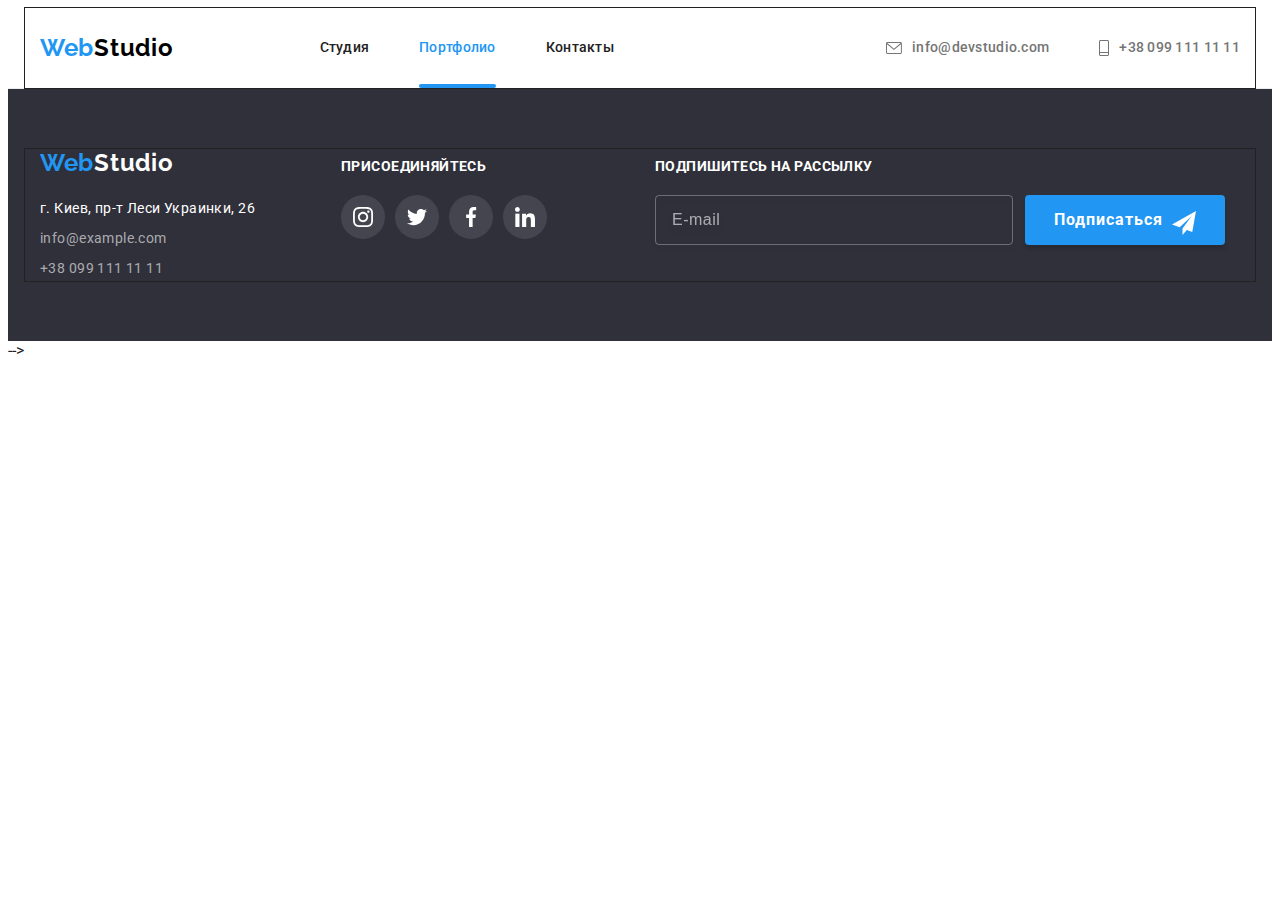
==== commit b97217d3: "добавляет постоянные клиенты и футер" ====
--- a/portfolio.html
+++ b/portfolio.html
@@ -252,13 +252,13 @@
 
     </main>
     <!--Footer-->
-    <!-- <footer class="footer">
+    <footer class="footer">
         <div class="container">
             <div class="footer-adress-wraper">
                 <a class="navigation-logo-link footer-adress-wraper__logo-margin link" href="./index.html">Web<span
                         class="navigation__logo_studio-footer-color">Studio</span></a>
                 <address class="address">
-                    <ul class="list">
+                    <ul class="address__footer-list list">
                         <li class="footer-adress-wraper__item">
                             <a class="footer-adress-wraper__google-maps link" href="https://goo.gl/maps/qSCqsP5CinBXMuDA6" target="_blank"
                                 rel="noopener noreferrer">г. Киев, пр-т Леси Украинки, 26</a>
--- a/css/portfolio.min.css
+++ b/css/portfolio.min.css
@@ -1,2 +1,2 @@
-:root{--main-font: 'Roboto', sans-serif;--secondary-font: 'Raleway', sans-serif;--accent-color: #2196f3;--accent-operating: #2196f3;--backgroud-body-studio: #f5f4fa;--hero-section-background-color: #2f303a;--footer-background-color: #2f303a;--portfolio-cards-title-color: #212121;--portfolio-nav-text-color: #212121;--portfolio-cards-description-color: #757575;--footer-mail-tel-link-color: rgba(255, 255, 255, 0.6);--body-font-color: #212121;--navigation-logo-studio-color: #000000;--navigation-logo-studio-footer: #ffffff;--social-link-team-color: #afb1b8;--footer-join-link-color: rgba(255, 255, 255, 0.1);--overlay-background: rgba(33, 150, 243, 0.9);--types-of-product-bg: rgba(47, 48, 58, 0.8)}body{font-family:var(--main-font);color:var(--body-font-color)}h1,h2,h3,h4,h5,h6,p{margin:0}ul,ol{margin:0;padding:0}img{display:block}.link{text-decoration:none}.list{list-style:none}.address{font-style:normal}.visually-hidden{position:absolute !important;clip:rect(1px 1px 1px 1px);clip:rect(1px, 1px, 1px, 1px);padding:0 !important;border:0 !important;height:1px !important;width:1px !important;overflow:hidden}.container{padding-left:15px;padding-right:15px;outline:1px solid;color:red}.header .container{display:flex;align-items:center;justify-content:space-between}@media screen and (min-width: 480px){.container{width:480px;margin:0 auto}.header .container{justify-content:space-between}}@media screen and (min-width: 768px){.container{width:768px}.about .container{display:flex}}@media screen and (min-width: 1200px){.container{width:1200px}}.navigation-logo-link{font-family:var(--secondary-font);font-weight:700;font-size:24px;line-height:1.16;letter-spacing:0.03em;color:var(--accent-color)}.navigation__logo_studio-color{color:var(--navigation-logo-studio-color)}.navigation__logo_studio-footer-color{color:var(--navigation-logo-studio-footer)}.header{background-color:var(--navigation-logo-studio-footer);border-bottom:1px solid #ececec;padding-top:16px;padding-bottom:16px}@media screen and (max-width: 767px){.navigation__item:not(:first-child){display:none}.mail-tel-links{display:none}.burger-btn,.mobile-menu-close-btn{background-color:transparent;border:none;padding:0;transition:fill 250ms cubic-bezier(0.4, 0, 0.2, 1)}.burger-btn:hover,.burger-btn:focus,.mobile-menu-close-btn:hover,.mobile-menu-close-btn:focus{fill:var(--accent-color)}.mobile-menu-close-btn{position:absolute;top:10px;right:15px;width:40px;height:40px}.mobile-menu{position:fixed;top:0;left:50%;width:100vw;max-width:480px;height:100vh;padding:48px 40px;background-color:var(--navigation-logo-studio-footer);transform:translateY(-100%) translateX(-50%);transition:transform 250ms cubic-bezier(0.4, 0, 0.2, 1)}.is-open{transform:translateY(0) translateX(-50%)}.operating-page{color:var(--accent-operating)}.mobile-menu__link{font-family:Roboto;font-weight:500;font-size:40px;line-height:1.17;letter-spacing:0.02em;color:var(--portfolio-nav-text-color)}.mobile-menu__list :not(:last-child){margin-bottom:32px}.mobile-menu-wraper{display:flex;flex-direction:column;justify-content:space-between;height:100%}.mobile-menu__contact-list{margin-bottom:64px}.mobile-menu__contact__item{margin-bottom:32px}.mobile-menu__contact-tel-link{font-family:Roboto;font-weight:500;font-size:34px;line-height:1.17;letter-spacing:0.02em;color:var(--accent-color)}.mobile-menu__contact-mail-link{font-family:Roboto;font-weight:500;font-size:24px;line-height:1.16;letter-spacing:0.02em;color:var(--portfolio-cards-description-color)}.menu-social-links{display:flex}.menu-social-link__link{font-family:Roboto;font-size:18px;line-height:1.22;letter-spacing:0.02em;color:var(--accent-color)}.menu-social-link__item:not(:last-child){margin-right:10px}.menu-social-link__item:not(:last-child)::after{content:'';height:22px;width:0px;margin-left:10px;border:1px solid rgba(33,33,33,0.2);transform:rotate(90deg)}}.navigation-portfolio-section{padding-top:94px;padding-bottom:94px}.navigation-portfolio-section__list{display:flex;justify-content:center;margin:0 auto;margin-bottom:50px}.navigation-portfolio-section__item:not(:last-child){margin-right:8px}.navigation-buttons{font-family:var(--main-font);font-weight:500;font-size:16px;line-height:1.73;text-align:center;letter-spacing:0.03em;color:var(--portfolio-nav-text-color);border-radius:4px;border:0px;display:flex;align-items:center;min-width:73px;margin:0 auto;padding:6px 22px;background-color:var(--backgroud-body-studio);transition:box-shadow 250ms cubic-bezier(0.4, 0, 0.2, 1),background-color 250ms cubic-bezier(0.4, 0, 0.2, 1),color 250ms cubic-bezier(0.4, 0, 0.2, 1)}.navigation-buttons:hover,.navigation-buttons:focus{color:var(--navigation-logo-studio-footer);background:var(--accent-color);cursor:pointer;box-shadow:0px 3px 1px rgba(0,0,0,0.1),0px 1px 2px rgba(0,0,0,0.08),0px 2px 2px rgba(0,0,0,0.12);border-radius:4px;border:0px}.portfolio-cards-list{display:flex;flex-wrap:wrap;margin-left:-30px;margin-top:-30px}.portfolio-cards-list__item{flex-basis:calc(100% / 3 - 30px);margin-left:30px;margin-top:30px}.portfolio-cards-list__item>.link{display:block;transition:box-shadow 250ms cubic-bezier(0.4, 0, 0.2, 1)}.portfolio-cards-list__item>.link:hover,.portfolio-cards-list__item>.link:focus{box-shadow:0px 1px 1px rgba(0,0,0,0.12),0px 4px 4px rgba(0,0,0,0.06),1px 4px 6px rgba(0,0,0,0.16)}.portfolio-cards-wraper{border:1px solid #eeeeee;border-top:none;background-color:var(--navigation-logo-studio-footer);padding-top:20px;padding-bottom:20px;padding-left:24px;padding-right:24px}.portfolio-cards-wraper__title{font-weight:700;font-size:18px;line-height:2;letter-spacing:0.06em;color:var(--portfolio-cards-title-color);margin-bottom:4px}.portfolio-cards-wraper__description{font-size:16px;line-height:1.87;letter-spacing:0.03em;color:var(--portfolio-cards-description-color)}.portfolio-cards-list__wraper{position:relative;overflow:hidden;perspective:1000px}.overlay{position:absolute;top:0;left:0;height:100%;background-color:var(--overlay-background);color:var(--navigation-logo-studio-footer);padding:20px;overflow:auto;transform:translateY(100%);font-size:18px;line-height:1.55;letter-spacing:0.03em;padding:63px 23px 63px 23px;transition:transform 250ms cubic-bezier(0.4, 0, 0.2, 1)}.portfolio-cards-list__link:hover .overlay,.portfolio-cards-list__link:focus .overlay{transform:translateY(0%)}.social-list{display:flex;align-items:center;justify-content:center;margin-top:16px}.social-list-item:not(:last-child){margin-right:10px}.social-list-link{display:flex;justify-content:center;align-items:center;width:44px;height:44px;border-radius:50%;background-color:var(--navigation-logo-studio-footer);fill:var(--social-link-team-color);transition:background-color 250ms cubic-bezier(0.4, 0, 0.2, 1)}.social-list-link:hover,.social-list-link:focus{background-color:var(--accent-color);fill:var(--navigation-logo-studio-footer)}.social-list-ikon{transition:fill 250ms cubic-bezier(0.4, 0, 0.2, 1)}.footer-adress-wraper{width:231px}.footer-adress-wraper__logo-margin{display:block;margin-bottom:20px}.footer-adress-wraper__item:not(:last-child){margin-bottom:6px}.footer-adress-wraper__google-maps{font-family:var(--main-font);font-size:14px;line-height:1.71;letter-spacing:0.03em;color:var(--navigation-logo-studio-footer)}.footer-adress-wraper__mail-tel-link{font-family:var(--main-font);font-size:14px;line-height:1.71;letter-spacing:0.03em;color:var(--footer-mail-tel-link-color);transition:color 250ms cubic-bezier(0.4, 0, 0.2, 1)}.footer-adress-wraper__mail-tel-link:hover,.footer-adress-wraper__mail-tel-link:focus{color:var(--accent-color)}.footer{background:var(--footer-background-color);padding-top:60px;padding-bottom:60px}.join-container__subscribe{font-family:var(--main-font);font-weight:700;font-size:14px;line-height:1.14;letter-spacing:0.03em;text-transform:uppercase;margin-bottom:20px;color:var(--navigation-logo-studio-footer)}.join-container{margin-left:70px}.join-container>.social-list{margin:0px}.join-container__color{background-color:var(--footer-join-link-color);fill:var(--navigation-logo-studio-footer)}.join-container__color:hover,.join-container__color:focus{background-color:var(--accent-color);fill:var(--navigation-logo-studio-footer)}.footer-form__subscribe{font-size:14px;line-height:1.14;letter-spacing:0.03em;text-transform:uppercase;color:var(--navigation-logo-studio-footer)}.footer-form{margin-left:93px}.form-subscribe-wraper{display:flex;align-items:center;position:relative;margin-top:20px}.form-subscribe-wraper__input{width:358px;height:50px;font-size:16px;line-height:1.25;letter-spacing:0.03em;color:var(--footer-mail-tel-link-color);margin-right:12px;border:1px solid rgba(255,255,255,0.3);box-sizing:border-box;filter:drop-shadow(0px 4px 4px rgba(0,0,0,0.15));border-radius:4px;background-color:transparent;padding:15px 16px;transition:border-color 250ms cubic-bezier(0.4, 0, 0.2, 1)}.form-subscribe-wraper__input::placeholder{font-size:16px;line-height:1.25;letter-spacing:0.03em;color:var(--footer-mail-tel-link-color)}.form-subscribe-wraper__input:focus{outline:none;border-color:var(--accent-color)}.form-subscribe-wraper__btn{font-family:var(--main-font);font-weight:700;font-size:16px;line-height:1.87;cursor:pointer;color:var(--navigation-logo-studio-footer);background-color:var(--accent-color);letter-spacing:0.06em;display:flex;justify-content:flex-start;align-items:center;min-width:200px;align-self:center;border:none;box-shadow:0px 4px 4px rgba(0,0,0,0.15);border-radius:4px;padding:10px 29px}.form-subscribe-wraper__icon{position:absolute;right:29px;bottom:10px;fill:var(--navigation-logo-studio-footer)}
+:root{--main-font: 'Roboto', sans-serif;--secondary-font: 'Raleway', sans-serif;--accent-color: #2196f3;--accent-operating: #2196f3;--backgroud-body-studio: #f5f4fa;--hero-section-background-color: #2f303a;--footer-background-color: #2f303a;--portfolio-cards-title-color: #212121;--portfolio-nav-text-color: #212121;--portfolio-cards-description-color: #757575;--footer-mail-tel-link-color: rgba(255, 255, 255, 0.6);--body-font-color: #212121;--navigation-logo-studio-color: #000000;--navigation-logo-studio-footer: #ffffff;--social-link-team-color: #afb1b8;--footer-join-link-color: rgba(255, 255, 255, 0.1);--overlay-background: rgba(33, 150, 243, 0.9);--types-of-product-bg: rgba(47, 48, 58, 0.8)}body{font-family:var(--main-font);color:var(--body-font-color)}h1,h2,h3,h4,h5,h6,p{margin:0}ul,ol{margin:0;padding:0}img{display:block}.link{text-decoration:none}.list{list-style:none}.address{font-style:normal}.visually-hidden{position:absolute !important;clip:rect(1px 1px 1px 1px);clip:rect(1px, 1px, 1px, 1px);padding:0 !important;border:0 !important;height:1px !important;width:1px !important;overflow:hidden}.container{margin:0 auto;padding-left:15px;padding-right:15px;outline:1px solid}.header .container{display:flex;align-items:center;justify-content:space-between}.footer .container{display:flex;flex-direction:column;align-items:center}@media screen and (max-width: 767px){.footer .container{height:483px;justify-content:space-between}}@media screen and (min-width: 480px){.container{width:480px}}@media screen and (min-width: 768px){.container{width:768px}.footer .container{align-items:baseline;flex-direction:row}}@media screen and (min-width: 768px) and (max-width: 1199px){.footer .container{height:343px;flex-wrap:wrap}}@media screen and (min-width: 1200px){.container{width:1200px}}.navigation-logo-link{font-family:var(--secondary-font);font-weight:700;font-size:24px;line-height:1.16;letter-spacing:0.03em;color:var(--accent-color)}.navigation__logo_studio-color{color:var(--navigation-logo-studio-color)}.navigation__logo_studio-footer-color{color:var(--navigation-logo-studio-footer)}.header{background-color:var(--navigation-logo-studio-footer);border-bottom:1px solid #ececec;padding-top:16px;padding-bottom:16px}@media screen and (max-width: 767px){.navigation__item:not(:first-child){display:none}.mail-tel-links{display:none}.burger-btn,.mobile-menu-close-btn{background-color:transparent;border:none;padding:0;transition:fill 250ms cubic-bezier(0.4, 0, 0.2, 1)}.burger-btn:hover,.burger-btn:focus,.mobile-menu-close-btn:hover,.mobile-menu-close-btn:focus{fill:var(--accent-color)}.mobile-menu-close-btn{position:absolute;top:10px;right:15px;width:40px;height:40px}.mobile-menu{position:fixed;top:0;left:50%;width:100vw;max-width:480px;height:100vh;padding:48px 40px;background-color:var(--navigation-logo-studio-footer);transform:translateY(-100%) translateX(-50%);transition:transform 250ms cubic-bezier(0.4, 0, 0.2, 1)}.is-open{transform:translateY(0) translateX(-50%)}.mobile-menu__link{font-family:Roboto;font-weight:500;font-size:40px;line-height:1.17;letter-spacing:0.02em;color:var(--portfolio-nav-text-color)}.operating-page{color:var(--accent-operating)}.mobile-menu__list{display:flex;flex-direction:column;justify-content:space-between;height:200px}.mobile-menu-wraper{display:flex;flex-direction:column;justify-content:space-between;height:100%}.mobile-menu__contact-list{display:flex;flex-direction:column;justify-content:space-between;height:98px}.contact-list-social-link-wraper{display:flex;flex-direction:column;justify-content:space-between;height:183px}.mobile-menu__contact-tel-link{font-family:Roboto;font-weight:500;font-size:34px;line-height:1.17;letter-spacing:0.02em;color:var(--accent-color)}.mobile-menu__contact-mail-link{font-family:Roboto;font-weight:500;font-size:24px;line-height:1.16;letter-spacing:0.02em;color:var(--portfolio-cards-description-color)}.menu-social-links{display:flex}.menu-social-link__link{font-family:Roboto;font-size:18px;line-height:1.22;letter-spacing:0.02em;color:var(--accent-color)}.menu-social-link__item:not(:last-child){margin-right:10px}.menu-social-link__item:not(:last-child)::after{content:'';height:22px;width:0px;margin-left:10px;border:1px solid rgba(33,33,33,0.2);transform:rotate(90deg)}}@media screen and (min-width: 768px){.burger-btn{display:none}.mobile-menu{display:none}.header{padding-top:0px;padding-bottom:0px}.navigation{display:flex;align-items:center}.navigation__list{display:flex;align-items:center}.navigation__item:not(:last-child){margin-right:50px}.navigation__item .navigation-logo-link{margin-right:38px}.mail-tel-links{display:flex;flex-direction:column;align-items:flex-start;margin-left:auto;height:38px;justify-content:space-between}.mail-tel-links>.link{padding-top:0px;padding-bottom:0px}.font-specs{font-family:var(--main-font);font-weight:500;font-size:12px;line-height:1.16;letter-spacing:0.02em;transition:color 250ms cubic-bezier(0.4, 0, 0.2, 1)}.navigation__link-color{color:var(--portfolio-cards-title-color);padding-top:32px;padding-bottom:32px;display:block}.navigation__link-color:hover,.navigation__link-color:focus{color:var(--accent-color)}.mail-tel-links__mail-color{color:var(--portfolio-cards-description-color);display:flex;align-items:center;margin-left:auto;fill:var(--portfolio-cards-description-color)}.mail-tel-links__mail-color svg{margin-right:10px}.mail-tel-links__mail-color:hover,.mail-tel-links__mail-color:focus{color:var(--accent-color);fill:var(--accent-color)}.mail-tel-links__tel-color{color:var(--portfolio-cards-description-color);display:flex;align-items:center;fill:var(--portfolio-cards-description-color)}.mail-tel-links__tel-color svg{margin-right:10px}.mail-tel-links__tel-color:hover,.mail-tel-links__tel-color:focus{color:var(--accent-color);fill:var(--accent-color)}.operating-page-wraper{position:relative}.operating-page{color:var(--accent-operating)}.operating-page-line{position:absolute;left:0;bottom:0;width:100%;height:4px;background-color:var(--accent-operating);border-radius:2px}}@media screen and (min-width: 1200px){.mail-tel-links{flex-direction:row;align-items:center;height:auto;justify-content:unset}.mail-tel-links>.link{padding-top:32px;padding-bottom:32px}.navigation__item .navigation-logo-link{margin-right:96px}.mail-tel-links__mail-color{margin-right:50px}.mail-tel-links__tel-color{margin-left:auto}.font-specs{font-size:14px;line-height:1.14}}.navigation-portfolio-section{padding-top:94px;padding-bottom:94px}.navigation-portfolio-section__list{display:flex;justify-content:center;margin:0 auto;margin-bottom:50px}.navigation-portfolio-section__item:not(:last-child){margin-right:8px}.navigation-buttons{font-family:var(--main-font);font-weight:500;font-size:16px;line-height:1.73;text-align:center;letter-spacing:0.03em;color:var(--portfolio-nav-text-color);border-radius:4px;border:0px;display:flex;align-items:center;min-width:73px;margin:0 auto;padding:6px 22px;background-color:var(--backgroud-body-studio);transition:box-shadow 250ms cubic-bezier(0.4, 0, 0.2, 1),background-color 250ms cubic-bezier(0.4, 0, 0.2, 1),color 250ms cubic-bezier(0.4, 0, 0.2, 1)}.navigation-buttons:hover,.navigation-buttons:focus{color:var(--navigation-logo-studio-footer);background:var(--accent-color);cursor:pointer;box-shadow:0px 3px 1px rgba(0,0,0,0.1),0px 1px 2px rgba(0,0,0,0.08),0px 2px 2px rgba(0,0,0,0.12);border-radius:4px;border:0px}.portfolio-cards-list{display:flex;flex-wrap:wrap;margin-left:-30px;margin-top:-30px}.portfolio-cards-list__item{flex-basis:calc(100% / 3 - 30px);margin-left:30px;margin-top:30px}.portfolio-cards-list__item>.link{display:block;transition:box-shadow 250ms cubic-bezier(0.4, 0, 0.2, 1)}.portfolio-cards-list__item>.link:hover,.portfolio-cards-list__item>.link:focus{box-shadow:0px 1px 1px rgba(0,0,0,0.12),0px 4px 4px rgba(0,0,0,0.06),1px 4px 6px rgba(0,0,0,0.16)}.portfolio-cards-wraper{border:1px solid #eeeeee;border-top:none;background-color:var(--navigation-logo-studio-footer);padding-top:20px;padding-bottom:20px;padding-left:24px;padding-right:24px}.portfolio-cards-wraper__title{font-weight:700;font-size:18px;line-height:2;letter-spacing:0.06em;color:var(--portfolio-cards-title-color);margin-bottom:4px}.portfolio-cards-wraper__description{font-size:16px;line-height:1.87;letter-spacing:0.03em;color:var(--portfolio-cards-description-color)}.portfolio-cards-list__wraper{position:relative;overflow:hidden;perspective:1000px}.overlay{position:absolute;top:0;left:0;height:100%;background-color:var(--overlay-background);color:var(--navigation-logo-studio-footer);padding:20px;overflow:auto;transform:translateY(100%);font-size:18px;line-height:1.55;letter-spacing:0.03em;padding:63px 23px 63px 23px;transition:transform 250ms cubic-bezier(0.4, 0, 0.2, 1)}.portfolio-cards-list__link:hover .overlay,.portfolio-cards-list__link:focus .overlay{transform:translateY(0%)}.social-list{display:flex;align-items:center;justify-content:center;margin-top:16px}.social-list-item:not(:last-child){margin-right:10px}.social-list-link{display:flex;justify-content:center;align-items:center;width:44px;height:44px;border-radius:50%;background-color:var(--navigation-logo-studio-footer);fill:var(--social-link-team-color);transition:background-color 250ms cubic-bezier(0.4, 0, 0.2, 1)}.social-list-link:hover,.social-list-link:focus{background-color:var(--accent-color);fill:var(--navigation-logo-studio-footer)}.social-list-ikon{transition:fill 250ms cubic-bezier(0.4, 0, 0.2, 1)}.footer-adress-wraper{width:231px}.footer-adress-wraper__logo-margin{display:block;margin-bottom:20px;text-align:center}.footer-adress-wraper__item:not(:last-child){margin-bottom:8px}.footer-adress-wraper__google-maps{font-family:var(--main-font);font-size:14px;line-height:1.71;letter-spacing:0.03em;color:var(--navigation-logo-studio-footer)}.footer-adress-wraper__mail-tel-link{font-family:var(--main-font);font-size:14px;line-height:1.71;letter-spacing:0.03em;color:var(--footer-mail-tel-link-color);transition:color 250ms cubic-bezier(0.4, 0, 0.2, 1)}.footer-adress-wraper__mail-tel-link:hover,.footer-adress-wraper__mail-tel-link:focus{color:var(--accent-color)}.footer{background:var(--footer-background-color);padding-top:60px;padding-bottom:60px}.address__footer-list{text-align:center}@media screen and (min-width: 768px) and (max-width: 1199px){.footer-adress-wraper{margin-left:61px}}@media screen and (min-width: 1200px){.footer-adress-wraper__logo-margin{text-align:unset}.footer-adress-wraper__item:not(:last-child){margin-bottom:6px}.address__footer-list{text-align:unset}}.join-container__subscribe{font-family:var(--main-font);font-weight:700;font-size:14px;line-height:1.14;letter-spacing:0.03em;text-transform:uppercase;margin-bottom:20px;color:var(--navigation-logo-studio-footer);text-align:center}.join-container{margin:0 auto}.join-container>.social-list{margin:0px}.join-container__color{background-color:var(--footer-join-link-color);fill:var(--navigation-logo-studio-footer)}.join-container__color:hover,.join-container__color:focus{background-color:var(--accent-color);fill:var(--navigation-logo-studio-footer)}@media screen and (min-width: 768px){.join-container{margin-left:165px}}@media screen and (min-width: 1200px){.join-container__subscribe{text-align:unset}.join-container{margin-left:70px}}.footer-form__subscribe{font-size:14px;line-height:1.14;letter-spacing:0.03em;text-transform:uppercase;color:var(--navigation-logo-studio-footer)}.footer-form{margin:0 auto;text-align:center}.form-subscribe-wraper{display:flex;flex-direction:column;align-items:center;position:relative;margin-top:20px}.form-subscribe-wraper__input{width:450px;height:50px;font-size:16px;line-height:1.25;letter-spacing:0.03em;color:var(--footer-mail-tel-link-color);margin-right:12px;border:1px solid rgba(255,255,255,0.3);box-sizing:border-box;filter:drop-shadow(0px 4px 4px rgba(0,0,0,0.15));border-radius:4px;background-color:transparent;padding:15px 16px;transition:border-color 250ms cubic-bezier(0.4, 0, 0.2, 1)}.form-subscribe-wraper__input::placeholder{font-size:16px;line-height:1.25;letter-spacing:0.03em;color:var(--footer-mail-tel-link-color)}.form-subscribe-wraper__input:focus{outline:none;border-color:var(--accent-color)}.form-subscribe-wraper__btn{font-family:var(--main-font);font-weight:700;font-size:16px;line-height:1.87;cursor:pointer;color:var(--navigation-logo-studio-footer);background-color:var(--accent-color);letter-spacing:0.06em;display:flex;justify-content:flex-start;align-items:center;min-width:200px;align-self:center;border:none;box-shadow:0px 4px 4px rgba(0,0,0,0.15);border-radius:4px;padding:10px 29px;margin-top:20px}.form-subscribe-wraper__icon{position:absolute;right:150px;bottom:10px;fill:var(--navigation-logo-studio-footer)}@media screen and (min-width: 768px) and (max-width: 1199px){.footer-form{margin-top:auto}}@media screen and (min-width: 1200px){.footer-form{margin-left:93px;text-align:unset}.form-subscribe-wraper{flex-direction:unset}.form-subscribe-wraper__input{width:358px}.form-subscribe-wraper__icon{right:29px}.form-subscribe-wraper__btn{margin-top:unset}}
 /*# sourceMappingURL=portfolio.min.css.map */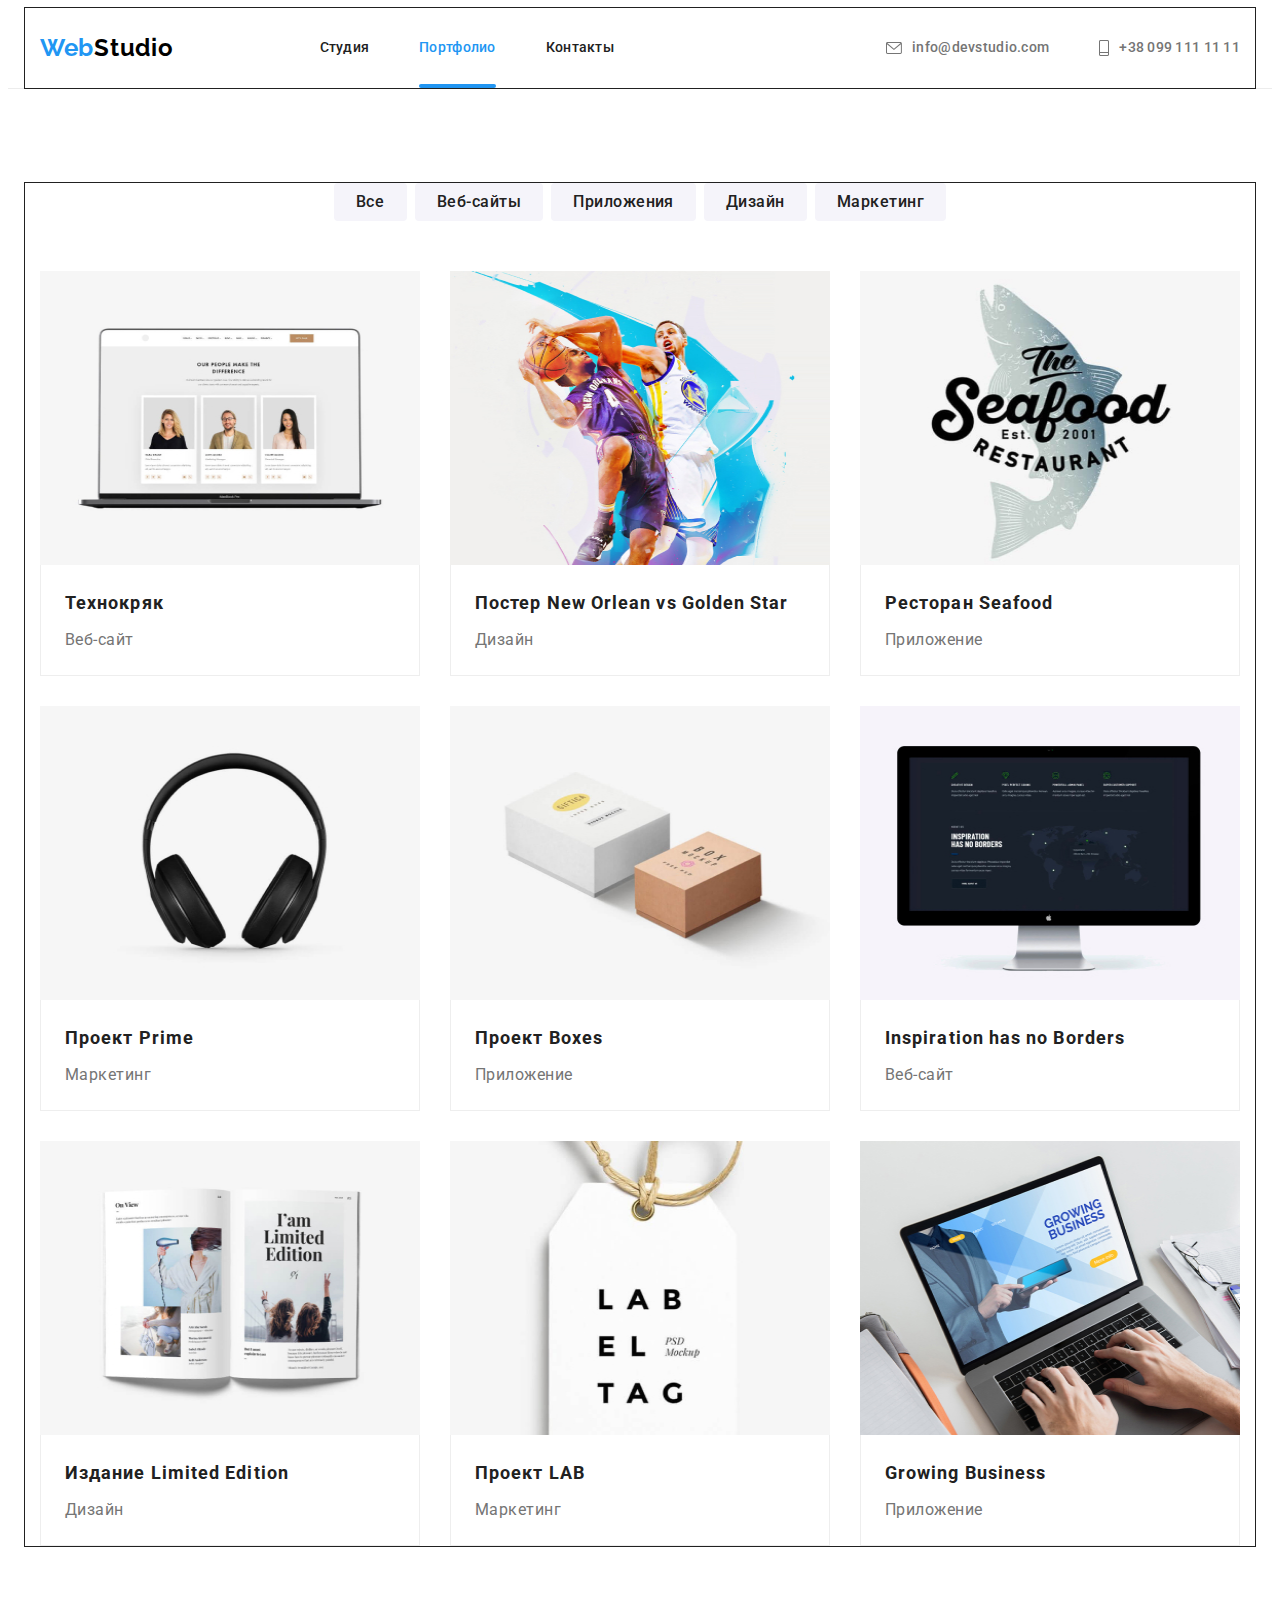
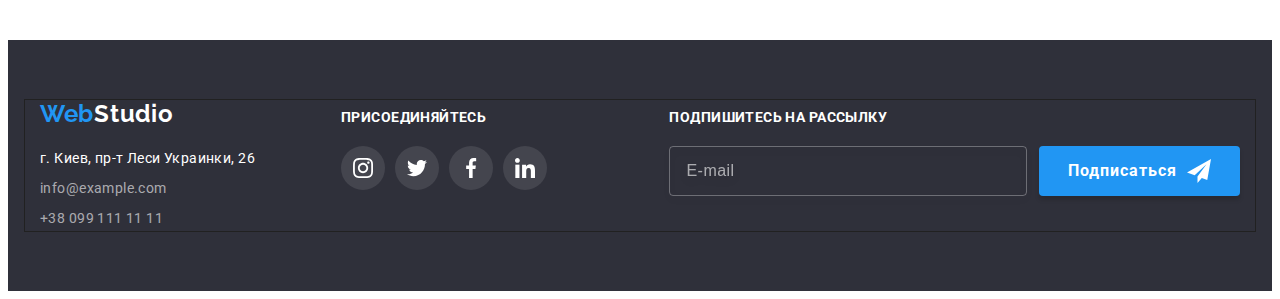
==== commit f59e1199: "адаптирует портфолио" ====
--- a/portfolio.html
+++ b/portfolio.html
@@ -107,7 +107,7 @@
     </header>
     <main>
         <!--Navigation on page and Portfolio cards-->
-        <!-- <section class="navigation-portfolio-section">
+        <section class="navigation-portfolio-section">
             <div class="container">   
                 <h1 class="visually-hidden">Портфолио</h1>
                 <ul class="navigation-portfolio-section__list list">
@@ -132,7 +132,7 @@
                     <li class="portfolio-cards-list__item">
                         <a class="link portfolio-cards-list__link" href="">
                             <div class="portfolio-cards-list__wraper">
-                                <img class="" src="./images/portfolio-cards/img1.jpg" alt="Ноутбук" width="370" height="294">
+                                <img class="portfolio-cards-list__img" src="./images/portfolio-cards/img1.jpg" alt="Ноутбук">
                                 <p class="overlay">Технокряк это современная площадка распространения коронавируса. Компании используют эту платформу для цифрового
                                 шпионажа и атак на защищённые сервера конкурентов.</p>
                             </div>
@@ -145,7 +145,7 @@
                     <li class="portfolio-cards-list__item">
                         <a class="link portfolio-cards-list__link" href="">
                             <div class="portfolio-cards-list__wraper">
-                                <img class="" src="./images/portfolio-cards/img2.jpg" alt="Два спортсмена играют в баскетбол" width="370" height="294">
+                                <img class="portfolio-cards-list__img" src="./images/portfolio-cards/img2.jpg" alt="Два спортсмена играют в баскетбол">
                                 <p class="overlay">Технокряк это современная площадка распространения коронавируса. Компании используют эту платформу для цифрового
                                 шпионажа и атак на защищённые сервера конкурентов.</p>
                             </div>
@@ -158,7 +158,7 @@
                     <li class="portfolio-cards-list__item">
                         <a class="link portfolio-cards-list__link" href="">
                             <div class="portfolio-cards-list__wraper">
-                                <img class="" src="./images/portfolio-cards/img3.jpg" alt="Лейбл с названием ресторана Seafood" width="370" height="294">
+                                <img class="portfolio-cards-list__img" src="./images/portfolio-cards/img3.jpg" alt="Лейбл с названием ресторана Seafood">
                                 <p class="overlay">Технокряк это современная площадка распространения коронавируса. Компании используют эту платформу для цифрового
                                 шпионажа и атак на защищённые сервера конкурентов.</p>
                             </div>
@@ -171,7 +171,7 @@
                     <li class="portfolio-cards-list__item">
                         <a class="link portfolio-cards-list__link" href="">
                             <div class="portfolio-cards-list__wraper">
-                                <img class="" src="./images/portfolio-cards/img4.jpg" alt="Наушники" width="370" height="294">
+                                <img class="portfolio-cards-list__img" src="./images/portfolio-cards/img4.jpg" alt="Наушники">
                                 <p class="overlay">Технокряк это современная площадка распространения коронавируса. Компании используют эту платформу для цифрового
                                 шпионажа и атак на защищённые сервера конкурентов.</p>
                             </div>
@@ -184,7 +184,7 @@
                     <li class="portfolio-cards-list__item">
                         <a class="link portfolio-cards-list__link" href="">
                             <div class="portfolio-cards-list__wraper">
-                                <img class="" src="./images/portfolio-cards/img5.jpg" alt="Две коробки" width="370" height="294">
+                                <img class="portfolio-cards-list__img" src="./images/portfolio-cards/img5.jpg" alt="Две коробки">
                                 <p class="overlay">Технокряк это современная площадка распространения коронавируса. Компании используют эту платформу для цифрового
                                 шпионажа и атак на защищённые сервера конкурентов.</p>
                             </div>
@@ -197,7 +197,7 @@
                     <li class="portfolio-cards-list__item">
                         <a class="link portfolio-cards-list__link" href="">
                             <div class="portfolio-cards-list__wraper">
-                                <img class="" src="./images/portfolio-cards/img6.jpg" alt="Монитор" width="370" height="294">
+                                <img class="portfolio-cards-list__img" src="./images/portfolio-cards/img6.jpg" alt="Монитор">
                                 <p class="overlay">Технокряк это современная площадка распространения коронавируса. Компании используют эту платформу для цифрового
                                 шпионажа и атак на защищённые сервера конкурентов.</p>
                             </div>
@@ -210,7 +210,7 @@
                     <li class="portfolio-cards-list__item">
                         <a class="link portfolio-cards-list__link" href="">
                             <div class="portfolio-cards-list__wraper">
-                                <img class="" src="./images/portfolio-cards/img7.jpg" alt="Книга" width="370" height="294">
+                                <img class="portfolio-cards-list__img" src="./images/portfolio-cards/img7.jpg" alt="Книга">
                                 <p class="overlay">Технокряк это современная площадка распространения коронавируса. Компании используют эту платформу для цифрового
                                 шпионажа и атак на защищённые сервера конкурентов.</p>
                             </div>
@@ -223,7 +223,7 @@
                     <li class="portfolio-cards-list__item">
                         <a class="link portfolio-cards-list__link" href="">
                             <div class="portfolio-cards-list__wraper">
-                                <img class="" src="./images/portfolio-cards/img8.jpg" alt="Лейбл LAB EL TAG" width="370" height="294">
+                                <img class="portfolio-cards-list__img" src="./images/portfolio-cards/img8.jpg" alt="Лейбл LAB EL TAG">
                                 <p class="overlay">Технокряк это современная площадка распространения коронавируса. Компании используют эту платформу для цифрового
                                 шпионажа и атак на защищённые сервера конкурентов.</p>
                             </div>
@@ -236,7 +236,7 @@
                     <li class="portfolio-cards-list__item">
                         <a class="link portfolio-cards-list__link" href="">
                             <div class="portfolio-cards-list__wraper">
-                                <img class="" src="./images/portfolio-cards/img9.jpg" alt="Ноутбук" width="370" height="294">
+                                <img class="portfolio-cards-list__img" src="./images/portfolio-cards/img9.jpg" alt="Ноутбук">
                                 <p class="overlay">Технокряк это современная площадка распространения коронавируса. Компании используют эту платформу для цифрового
                                 шпионажа и атак на защищённые сервера конкурентов.</p>
                             </div>
@@ -248,7 +248,7 @@
                     </li>
                 </ul>
             </div>
-        </section> -->
+        </section>
 
     </main>
     <!--Footer-->
@@ -260,14 +260,16 @@
                 <address class="address">
                     <ul class="address__footer-list list">
                         <li class="footer-adress-wraper__item">
-                            <a class="footer-adress-wraper__google-maps link" href="https://goo.gl/maps/qSCqsP5CinBXMuDA6" target="_blank"
-                                rel="noopener noreferrer">г. Киев, пр-т Леси Украинки, 26</a>
+                            <a class="footer-adress-wraper__google-maps link" href="https://goo.gl/maps/qSCqsP5CinBXMuDA6"
+                                target="_blank" rel="noopener noreferrer">г. Киев, пр-т Леси Украинки, 26</a>
                         </li>
                         <li class="footer-adress-wraper__item">
-                            <a class="footer-adress-wraper__mail-tel-link link" href="mailto:info@example.com">info@example.com</a>
+                            <a class="footer-adress-wraper__mail-tel-link link"
+                                href="mailto:info@example.com">info@example.com</a>
                         </li>
                         <li class="footer-adress-wraper__item">
-                            <a class="footer-adress-wraper__mail-tel-link link" href="tel:380961111111"> +38 099 111 11 11</a>
+                            <a class="footer-adress-wraper__mail-tel-link link" href="tel:380961111111"> +38 099 111 11
+                                11</a>
                         </li>
                     </ul>
                 </address>
@@ -277,7 +279,7 @@
                 <ul class="social-list list">
                     <li class="social-list-item">
                         <a href="" class="social-list-link join-container__color link">
-                            <svg  width="20px" height="20px">
+                            <svg width="20px" height="20px">
                                 <use href="./images/sprite.svg#icon-instagram"></use>
                             </svg>
                         </a>
@@ -309,14 +311,16 @@
                 <b class="footer-form__subscribe">Подпишитесь на рассылку</b>
                 <div class="form-subscribe-wraper">
                     <input type="email" name="user-email" class="form-subscribe-wraper__input" placeholder="E-mail">
-                    <button type="submit" class="form-subscribe-wraper__btn">Подписаться</button>
-                    <svg class="form-subscribe-wraper__icon" width="24px" height="24px">
-                        <use href="./images/sprite.svg#icon-send"></use>
-                    </svg>
+                    <button type="submit" class="form-subscribe-wraper__btn">Подписаться
+                        <svg class="form-subscribe-wraper__icon" width="24px" height="24px">
+                            <use href="./images/sprite.svg#icon-send"></use>
+                        </svg>
+                    </button>
+    
                 </div>
             </form>
         </div>
-    </footer> -->
+    </footer>
     <script src="./js/mobile-menu.js"></script>
 </body>
 
--- a/css/portfolio.min.css
+++ b/css/portfolio.min.css
@@ -1,2 +1,2 @@
-:root{--main-font: 'Roboto', sans-serif;--secondary-font: 'Raleway', sans-serif;--accent-color: #2196f3;--accent-operating: #2196f3;--backgroud-body-studio: #f5f4fa;--hero-section-background-color: #2f303a;--footer-background-color: #2f303a;--portfolio-cards-title-color: #212121;--portfolio-nav-text-color: #212121;--portfolio-cards-description-color: #757575;--footer-mail-tel-link-color: rgba(255, 255, 255, 0.6);--body-font-color: #212121;--navigation-logo-studio-color: #000000;--navigation-logo-studio-footer: #ffffff;--social-link-team-color: #afb1b8;--footer-join-link-color: rgba(255, 255, 255, 0.1);--overlay-background: rgba(33, 150, 243, 0.9);--types-of-product-bg: rgba(47, 48, 58, 0.8)}body{font-family:var(--main-font);color:var(--body-font-color)}h1,h2,h3,h4,h5,h6,p{margin:0}ul,ol{margin:0;padding:0}img{display:block}.link{text-decoration:none}.list{list-style:none}.address{font-style:normal}.visually-hidden{position:absolute !important;clip:rect(1px 1px 1px 1px);clip:rect(1px, 1px, 1px, 1px);padding:0 !important;border:0 !important;height:1px !important;width:1px !important;overflow:hidden}.container{margin:0 auto;padding-left:15px;padding-right:15px;outline:1px solid}.header .container{display:flex;align-items:center;justify-content:space-between}.footer .container{display:flex;flex-direction:column;align-items:center}@media screen and (max-width: 767px){.footer .container{height:483px;justify-content:space-between}}@media screen and (min-width: 480px){.container{width:480px}}@media screen and (min-width: 768px){.container{width:768px}.footer .container{align-items:baseline;flex-direction:row}}@media screen and (min-width: 768px) and (max-width: 1199px){.footer .container{height:343px;flex-wrap:wrap}}@media screen and (min-width: 1200px){.container{width:1200px}}.navigation-logo-link{font-family:var(--secondary-font);font-weight:700;font-size:24px;line-height:1.16;letter-spacing:0.03em;color:var(--accent-color)}.navigation__logo_studio-color{color:var(--navigation-logo-studio-color)}.navigation__logo_studio-footer-color{color:var(--navigation-logo-studio-footer)}.header{background-color:var(--navigation-logo-studio-footer);border-bottom:1px solid #ececec;padding-top:16px;padding-bottom:16px}@media screen and (max-width: 767px){.navigation__item:not(:first-child){display:none}.mail-tel-links{display:none}.burger-btn,.mobile-menu-close-btn{background-color:transparent;border:none;padding:0;transition:fill 250ms cubic-bezier(0.4, 0, 0.2, 1)}.burger-btn:hover,.burger-btn:focus,.mobile-menu-close-btn:hover,.mobile-menu-close-btn:focus{fill:var(--accent-color)}.mobile-menu-close-btn{position:absolute;top:10px;right:15px;width:40px;height:40px}.mobile-menu{position:fixed;top:0;left:50%;width:100vw;max-width:480px;height:100vh;padding:48px 40px;background-color:var(--navigation-logo-studio-footer);transform:translateY(-100%) translateX(-50%);transition:transform 250ms cubic-bezier(0.4, 0, 0.2, 1)}.is-open{transform:translateY(0) translateX(-50%)}.mobile-menu__link{font-family:Roboto;font-weight:500;font-size:40px;line-height:1.17;letter-spacing:0.02em;color:var(--portfolio-nav-text-color)}.operating-page{color:var(--accent-operating)}.mobile-menu__list{display:flex;flex-direction:column;justify-content:space-between;height:200px}.mobile-menu-wraper{display:flex;flex-direction:column;justify-content:space-between;height:100%}.mobile-menu__contact-list{display:flex;flex-direction:column;justify-content:space-between;height:98px}.contact-list-social-link-wraper{display:flex;flex-direction:column;justify-content:space-between;height:183px}.mobile-menu__contact-tel-link{font-family:Roboto;font-weight:500;font-size:34px;line-height:1.17;letter-spacing:0.02em;color:var(--accent-color)}.mobile-menu__contact-mail-link{font-family:Roboto;font-weight:500;font-size:24px;line-height:1.16;letter-spacing:0.02em;color:var(--portfolio-cards-description-color)}.menu-social-links{display:flex}.menu-social-link__link{font-family:Roboto;font-size:18px;line-height:1.22;letter-spacing:0.02em;color:var(--accent-color)}.menu-social-link__item:not(:last-child){margin-right:10px}.menu-social-link__item:not(:last-child)::after{content:'';height:22px;width:0px;margin-left:10px;border:1px solid rgba(33,33,33,0.2);transform:rotate(90deg)}}@media screen and (min-width: 768px){.burger-btn{display:none}.mobile-menu{display:none}.header{padding-top:0px;padding-bottom:0px}.navigation{display:flex;align-items:center}.navigation__list{display:flex;align-items:center}.navigation__item:not(:last-child){margin-right:50px}.navigation__item .navigation-logo-link{margin-right:38px}.mail-tel-links{display:flex;flex-direction:column;align-items:flex-start;margin-left:auto;height:38px;justify-content:space-between}.mail-tel-links>.link{padding-top:0px;padding-bottom:0px}.font-specs{font-family:var(--main-font);font-weight:500;font-size:12px;line-height:1.16;letter-spacing:0.02em;transition:color 250ms cubic-bezier(0.4, 0, 0.2, 1)}.navigation__link-color{color:var(--portfolio-cards-title-color);padding-top:32px;padding-bottom:32px;display:block}.navigation__link-color:hover,.navigation__link-color:focus{color:var(--accent-color)}.mail-tel-links__mail-color{color:var(--portfolio-cards-description-color);display:flex;align-items:center;margin-left:auto;fill:var(--portfolio-cards-description-color)}.mail-tel-links__mail-color svg{margin-right:10px}.mail-tel-links__mail-color:hover,.mail-tel-links__mail-color:focus{color:var(--accent-color);fill:var(--accent-color)}.mail-tel-links__tel-color{color:var(--portfolio-cards-description-color);display:flex;align-items:center;fill:var(--portfolio-cards-description-color)}.mail-tel-links__tel-color svg{margin-right:10px}.mail-tel-links__tel-color:hover,.mail-tel-links__tel-color:focus{color:var(--accent-color);fill:var(--accent-color)}.operating-page-wraper{position:relative}.operating-page{color:var(--accent-operating)}.operating-page-line{position:absolute;left:0;bottom:0;width:100%;height:4px;background-color:var(--accent-operating);border-radius:2px}}@media screen and (min-width: 1200px){.mail-tel-links{flex-direction:row;align-items:center;height:auto;justify-content:unset}.mail-tel-links>.link{padding-top:32px;padding-bottom:32px}.navigation__item .navigation-logo-link{margin-right:96px}.mail-tel-links__mail-color{margin-right:50px}.mail-tel-links__tel-color{margin-left:auto}.font-specs{font-size:14px;line-height:1.14}}.navigation-portfolio-section{padding-top:94px;padding-bottom:94px}.navigation-portfolio-section__list{display:flex;justify-content:center;margin:0 auto;margin-bottom:50px}.navigation-portfolio-section__item:not(:last-child){margin-right:8px}.navigation-buttons{font-family:var(--main-font);font-weight:500;font-size:16px;line-height:1.73;text-align:center;letter-spacing:0.03em;color:var(--portfolio-nav-text-color);border-radius:4px;border:0px;display:flex;align-items:center;min-width:73px;margin:0 auto;padding:6px 22px;background-color:var(--backgroud-body-studio);transition:box-shadow 250ms cubic-bezier(0.4, 0, 0.2, 1),background-color 250ms cubic-bezier(0.4, 0, 0.2, 1),color 250ms cubic-bezier(0.4, 0, 0.2, 1)}.navigation-buttons:hover,.navigation-buttons:focus{color:var(--navigation-logo-studio-footer);background:var(--accent-color);cursor:pointer;box-shadow:0px 3px 1px rgba(0,0,0,0.1),0px 1px 2px rgba(0,0,0,0.08),0px 2px 2px rgba(0,0,0,0.12);border-radius:4px;border:0px}.portfolio-cards-list{display:flex;flex-wrap:wrap;margin-left:-30px;margin-top:-30px}.portfolio-cards-list__item{flex-basis:calc(100% / 3 - 30px);margin-left:30px;margin-top:30px}.portfolio-cards-list__item>.link{display:block;transition:box-shadow 250ms cubic-bezier(0.4, 0, 0.2, 1)}.portfolio-cards-list__item>.link:hover,.portfolio-cards-list__item>.link:focus{box-shadow:0px 1px 1px rgba(0,0,0,0.12),0px 4px 4px rgba(0,0,0,0.06),1px 4px 6px rgba(0,0,0,0.16)}.portfolio-cards-wraper{border:1px solid #eeeeee;border-top:none;background-color:var(--navigation-logo-studio-footer);padding-top:20px;padding-bottom:20px;padding-left:24px;padding-right:24px}.portfolio-cards-wraper__title{font-weight:700;font-size:18px;line-height:2;letter-spacing:0.06em;color:var(--portfolio-cards-title-color);margin-bottom:4px}.portfolio-cards-wraper__description{font-size:16px;line-height:1.87;letter-spacing:0.03em;color:var(--portfolio-cards-description-color)}.portfolio-cards-list__wraper{position:relative;overflow:hidden;perspective:1000px}.overlay{position:absolute;top:0;left:0;height:100%;background-color:var(--overlay-background);color:var(--navigation-logo-studio-footer);padding:20px;overflow:auto;transform:translateY(100%);font-size:18px;line-height:1.55;letter-spacing:0.03em;padding:63px 23px 63px 23px;transition:transform 250ms cubic-bezier(0.4, 0, 0.2, 1)}.portfolio-cards-list__link:hover .overlay,.portfolio-cards-list__link:focus .overlay{transform:translateY(0%)}.social-list{display:flex;align-items:center;justify-content:center;margin-top:16px}.social-list-item:not(:last-child){margin-right:10px}.social-list-link{display:flex;justify-content:center;align-items:center;width:44px;height:44px;border-radius:50%;background-color:var(--navigation-logo-studio-footer);fill:var(--social-link-team-color);transition:background-color 250ms cubic-bezier(0.4, 0, 0.2, 1)}.social-list-link:hover,.social-list-link:focus{background-color:var(--accent-color);fill:var(--navigation-logo-studio-footer)}.social-list-ikon{transition:fill 250ms cubic-bezier(0.4, 0, 0.2, 1)}.footer-adress-wraper{width:231px}.footer-adress-wraper__logo-margin{display:block;margin-bottom:20px;text-align:center}.footer-adress-wraper__item:not(:last-child){margin-bottom:8px}.footer-adress-wraper__google-maps{font-family:var(--main-font);font-size:14px;line-height:1.71;letter-spacing:0.03em;color:var(--navigation-logo-studio-footer)}.footer-adress-wraper__mail-tel-link{font-family:var(--main-font);font-size:14px;line-height:1.71;letter-spacing:0.03em;color:var(--footer-mail-tel-link-color);transition:color 250ms cubic-bezier(0.4, 0, 0.2, 1)}.footer-adress-wraper__mail-tel-link:hover,.footer-adress-wraper__mail-tel-link:focus{color:var(--accent-color)}.footer{background:var(--footer-background-color);padding-top:60px;padding-bottom:60px}.address__footer-list{text-align:center}@media screen and (min-width: 768px) and (max-width: 1199px){.footer-adress-wraper{margin-left:61px}}@media screen and (min-width: 1200px){.footer-adress-wraper__logo-margin{text-align:unset}.footer-adress-wraper__item:not(:last-child){margin-bottom:6px}.address__footer-list{text-align:unset}}.join-container__subscribe{font-family:var(--main-font);font-weight:700;font-size:14px;line-height:1.14;letter-spacing:0.03em;text-transform:uppercase;margin-bottom:20px;color:var(--navigation-logo-studio-footer);text-align:center}.join-container{margin:0 auto}.join-container>.social-list{margin:0px}.join-container__color{background-color:var(--footer-join-link-color);fill:var(--navigation-logo-studio-footer)}.join-container__color:hover,.join-container__color:focus{background-color:var(--accent-color);fill:var(--navigation-logo-studio-footer)}@media screen and (min-width: 768px){.join-container{margin-left:165px}}@media screen and (min-width: 1200px){.join-container__subscribe{text-align:unset}.join-container{margin-left:70px}}.footer-form__subscribe{font-size:14px;line-height:1.14;letter-spacing:0.03em;text-transform:uppercase;color:var(--navigation-logo-studio-footer)}.footer-form{margin:0 auto;text-align:center}.form-subscribe-wraper{display:flex;flex-direction:column;align-items:center;position:relative;margin-top:20px}.form-subscribe-wraper__input{width:450px;height:50px;font-size:16px;line-height:1.25;letter-spacing:0.03em;color:var(--footer-mail-tel-link-color);margin-right:12px;border:1px solid rgba(255,255,255,0.3);box-sizing:border-box;filter:drop-shadow(0px 4px 4px rgba(0,0,0,0.15));border-radius:4px;background-color:transparent;padding:15px 16px;transition:border-color 250ms cubic-bezier(0.4, 0, 0.2, 1)}.form-subscribe-wraper__input::placeholder{font-size:16px;line-height:1.25;letter-spacing:0.03em;color:var(--footer-mail-tel-link-color)}.form-subscribe-wraper__input:focus{outline:none;border-color:var(--accent-color)}.form-subscribe-wraper__btn{font-family:var(--main-font);font-weight:700;font-size:16px;line-height:1.87;cursor:pointer;color:var(--navigation-logo-studio-footer);background-color:var(--accent-color);letter-spacing:0.06em;display:flex;justify-content:flex-start;align-items:center;min-width:200px;align-self:center;border:none;box-shadow:0px 4px 4px rgba(0,0,0,0.15);border-radius:4px;padding:10px 29px;margin-top:20px}.form-subscribe-wraper__icon{position:absolute;right:150px;bottom:10px;fill:var(--navigation-logo-studio-footer)}@media screen and (min-width: 768px) and (max-width: 1199px){.footer-form{margin-top:auto}}@media screen and (min-width: 1200px){.footer-form{margin-left:93px;text-align:unset}.form-subscribe-wraper{flex-direction:unset}.form-subscribe-wraper__input{width:358px}.form-subscribe-wraper__icon{right:29px}.form-subscribe-wraper__btn{margin-top:unset}}
+:root{--main-font: 'Roboto', sans-serif;--secondary-font: 'Raleway', sans-serif;--accent-color: #2196f3;--accent-operating: #2196f3;--backgroud-body-studio: #f5f4fa;--hero-section-background-color: #2f303a;--footer-background-color: #2f303a;--portfolio-cards-title-color: #212121;--portfolio-nav-text-color: #212121;--portfolio-cards-description-color: #757575;--footer-mail-tel-link-color: rgba(255, 255, 255, 0.6);--body-font-color: #212121;--navigation-logo-studio-color: #000000;--navigation-logo-studio-footer: #ffffff;--social-link-team-color: #afb1b8;--footer-join-link-color: rgba(255, 255, 255, 0.1);--overlay-background: rgba(33, 150, 243, 0.9);--types-of-product-bg: rgba(47, 48, 58, 0.8)}body{font-family:var(--main-font);color:var(--body-font-color)}h1,h2,h3,h4,h5,h6,p{margin:0}ul,ol{margin:0;padding:0}img{display:block}.link{text-decoration:none}.list{list-style:none}.address{font-style:normal}.visually-hidden{position:absolute !important;clip:rect(1px 1px 1px 1px);clip:rect(1px, 1px, 1px, 1px);padding:0 !important;border:0 !important;height:1px !important;width:1px !important;overflow:hidden}.container{margin:0 auto;padding-left:15px;padding-right:15px;outline:1px solid}.header .container{display:flex;align-items:center;justify-content:space-between}.footer .container{display:flex;flex-direction:column;align-items:center}@media screen and (max-width: 767px){.footer .container{height:483px;justify-content:space-between}}@media screen and (min-width: 480px){.container{width:480px}}@media screen and (min-width: 768px){.container{width:768px}.footer .container{align-items:baseline;flex-direction:row}}@media screen and (min-width: 768px) and (max-width: 1199px){.footer .container{height:343px;flex-wrap:wrap}}@media screen and (min-width: 1200px){.container{width:1200px}}.navigation-logo-link{font-family:var(--secondary-font);font-weight:700;font-size:24px;line-height:1.16;letter-spacing:0.03em;color:var(--accent-color)}.navigation__logo_studio-color{color:var(--navigation-logo-studio-color)}.navigation__logo_studio-footer-color{color:var(--navigation-logo-studio-footer)}.header{background-color:var(--navigation-logo-studio-footer);border-bottom:1px solid #ececec;padding-top:16px;padding-bottom:16px}@media screen and (max-width: 767px){.navigation__item:not(:first-child){display:none}.mail-tel-links{display:none}.burger-btn,.mobile-menu-close-btn{background-color:transparent;border:none;padding:0;transition:fill 250ms cubic-bezier(0.4, 0, 0.2, 1)}.burger-btn:hover,.burger-btn:focus,.mobile-menu-close-btn:hover,.mobile-menu-close-btn:focus{fill:var(--accent-color)}.mobile-menu-close-btn{position:absolute;top:10px;right:15px;width:40px;height:40px}.mobile-menu{position:fixed;top:0;left:50%;width:100vw;max-width:480px;height:100vh;padding:48px 40px;background-color:var(--navigation-logo-studio-footer);transform:translateY(-100%) translateX(-50%);transition:transform 250ms cubic-bezier(0.4, 0, 0.2, 1)}.is-open{transform:translateY(0) translateX(-50%)}.mobile-menu__link{font-family:Roboto;font-weight:500;font-size:40px;line-height:1.17;letter-spacing:0.02em;color:var(--portfolio-nav-text-color)}.operating-page{color:var(--accent-operating)}.mobile-menu__list{display:flex;flex-direction:column;justify-content:space-between;height:200px}.mobile-menu-wraper{display:flex;flex-direction:column;justify-content:space-between;height:100%}.mobile-menu__contact-list{display:flex;flex-direction:column;justify-content:space-between;height:98px}.contact-list-social-link-wraper{display:flex;flex-direction:column;justify-content:space-between;height:183px}.mobile-menu__contact-tel-link{font-family:Roboto;font-weight:500;font-size:34px;line-height:1.17;letter-spacing:0.02em;color:var(--accent-color)}.mobile-menu__contact-mail-link{font-family:Roboto;font-weight:500;font-size:24px;line-height:1.16;letter-spacing:0.02em;color:var(--portfolio-cards-description-color)}.menu-social-links{display:flex}.menu-social-link__link{font-family:Roboto;font-size:18px;line-height:1.22;letter-spacing:0.02em;color:var(--accent-color)}.menu-social-link__item:not(:last-child){margin-right:10px}.menu-social-link__item:not(:last-child)::after{content:'';height:22px;width:0px;margin-left:10px;border:1px solid rgba(33,33,33,0.2);transform:rotate(90deg)}}@media screen and (min-width: 768px){.burger-btn{display:none}.mobile-menu{display:none}.header{padding-top:0px;padding-bottom:0px}.navigation{display:flex;align-items:center}.navigation__list{display:flex;align-items:center}.navigation__item:not(:last-child){margin-right:50px}.navigation__item .navigation-logo-link{margin-right:38px}.mail-tel-links{display:flex;flex-direction:column;align-items:flex-start;margin-left:auto;height:38px;justify-content:space-between}.mail-tel-links>.link{padding-top:0px;padding-bottom:0px}.font-specs{font-family:var(--main-font);font-weight:500;font-size:12px;line-height:1.16;letter-spacing:0.02em;transition:color 250ms cubic-bezier(0.4, 0, 0.2, 1)}.navigation__link-color{color:var(--portfolio-cards-title-color);padding-top:32px;padding-bottom:32px;display:block}.navigation__link-color:hover,.navigation__link-color:focus{color:var(--accent-color)}.mail-tel-links__mail-color{color:var(--portfolio-cards-description-color);display:flex;align-items:center;margin-left:auto;fill:var(--portfolio-cards-description-color)}.mail-tel-links__mail-color svg{margin-right:10px}.mail-tel-links__mail-color:hover,.mail-tel-links__mail-color:focus{color:var(--accent-color);fill:var(--accent-color)}.mail-tel-links__tel-color{color:var(--portfolio-cards-description-color);display:flex;align-items:center;fill:var(--portfolio-cards-description-color)}.mail-tel-links__tel-color svg{margin-right:10px}.mail-tel-links__tel-color:hover,.mail-tel-links__tel-color:focus{color:var(--accent-color);fill:var(--accent-color)}.operating-page-wraper{position:relative}.operating-page{color:var(--accent-operating)}.operating-page-line{position:absolute;left:0;bottom:0;width:100%;height:4px;background-color:var(--accent-operating);border-radius:2px}}@media screen and (min-width: 1200px){.mail-tel-links{flex-direction:row;align-items:center;height:auto;justify-content:unset}.mail-tel-links>.link{padding-top:32px;padding-bottom:32px}.navigation__item .navigation-logo-link{margin-right:96px}.mail-tel-links__mail-color{margin-right:50px}.mail-tel-links__tel-color{margin-left:auto}.font-specs{font-size:14px;line-height:1.14}}.navigation-portfolio-section{padding-top:60px;padding-bottom:60px}.navigation-portfolio-section__list{display:flex;justify-content:flex-start;flex-wrap:wrap}.navigation-portfolio-section__item{margin-bottom:15px}.navigation-portfolio-section__item:not(:last-child){margin-right:8px}.navigation-buttons{font-family:var(--main-font);font-weight:500;font-size:16px;line-height:1.62;text-align:center;letter-spacing:0.03em;color:var(--portfolio-nav-text-color);border-radius:4px;border:0px;display:flex;align-items:center;min-width:73px;margin:0 auto;padding:6px 22px;background-color:var(--backgroud-body-studio);transition:box-shadow 250ms cubic-bezier(0.4, 0, 0.2, 1),background-color 250ms cubic-bezier(0.4, 0, 0.2, 1),color 250ms cubic-bezier(0.4, 0, 0.2, 1)}.navigation-buttons:hover,.navigation-buttons:focus{color:var(--navigation-logo-studio-footer);background:var(--accent-color);cursor:pointer;box-shadow:0px 3px 1px rgba(0,0,0,0.1),0px 1px 2px rgba(0,0,0,0.08),0px 2px 2px rgba(0,0,0,0.12);border-radius:4px;border:0px}@media screen and (min-width: 768px){.navigation-portfolio-section__list{justify-content:center;margin-bottom:30px}.navigation-portfolio-section__item{margin-bottom:0px}}@media screen and (min-width: 1200px){.navigation-portfolio-section{padding-top:94px;padding-bottom:94px}.navigation-portfolio-section__list{margin-bottom:50px}}.portfolio-cards-list{display:flex;flex-wrap:wrap;margin-top:25px}.portfolio-cards-list__item>.link{display:block;transition:box-shadow 250ms cubic-bezier(0.4, 0, 0.2, 1)}.portfolio-cards-list__item>.link:hover,.portfolio-cards-list__item>.link:focus{box-shadow:0px 1px 1px rgba(0,0,0,0.12),0px 4px 4px rgba(0,0,0,0.06),1px 4px 6px rgba(0,0,0,0.16)}.portfolio-cards-list__img{width:100%;max-height:294px}.portfolio-cards-wraper{border:1px solid #eeeeee;border-top:none;background-color:var(--navigation-logo-studio-footer);padding-top:20px;padding-bottom:20px;padding-left:24px;padding-right:24px}.portfolio-cards-wraper__title{font-weight:700;font-size:18px;line-height:2;letter-spacing:0.06em;color:var(--portfolio-cards-title-color);margin-bottom:4px}.portfolio-cards-wraper__description{font-size:16px;line-height:1.87;letter-spacing:0.03em;color:var(--portfolio-cards-description-color)}.portfolio-cards-list__wraper{position:relative;overflow:hidden;perspective:1000px}.overlay{position:absolute;top:0;left:0;height:100%;background-color:var(--overlay-background);color:var(--navigation-logo-studio-footer);padding:20px;overflow:auto;transform:translateY(100%);font-size:18px;line-height:1.55;letter-spacing:0.03em;padding:63px 23px 63px 23px;transition:transform 250ms cubic-bezier(0.4, 0, 0.2, 1)}.portfolio-cards-list__link:hover .overlay,.portfolio-cards-list__link:focus .overlay{transform:translateY(0%)}@media screen and (min-width: 768px){.portfolio-cards-list__item{flex-basis:calc(100% / 2 - 30px);margin-left:30px;margin-top:30px}.portfolio-cards-list{margin-left:-30px;margin-top:-30px}}@media screen and (min-width: 1200px){.portfolio-cards-list__item{flex-basis:calc(100% / 3 - 30px)}}.social-list{display:flex;align-items:center;justify-content:center;margin-top:16px}.social-list-item:not(:last-child){margin-right:10px}.social-list-link{display:flex;justify-content:center;align-items:center;width:44px;height:44px;border-radius:50%;background-color:var(--navigation-logo-studio-footer);fill:var(--social-link-team-color);transition:background-color 250ms cubic-bezier(0.4, 0, 0.2, 1)}.social-list-link:hover,.social-list-link:focus{background-color:var(--accent-color);fill:var(--navigation-logo-studio-footer)}.social-list-ikon{transition:fill 250ms cubic-bezier(0.4, 0, 0.2, 1)}.footer-adress-wraper{width:231px}.footer-adress-wraper__logo-margin{display:block;margin-bottom:20px;text-align:center}.footer-adress-wraper__item:not(:last-child){margin-bottom:8px}.footer-adress-wraper__google-maps{font-family:var(--main-font);font-size:14px;line-height:1.71;letter-spacing:0.03em;color:var(--navigation-logo-studio-footer)}.footer-adress-wraper__mail-tel-link{font-family:var(--main-font);font-size:14px;line-height:1.71;letter-spacing:0.03em;color:var(--footer-mail-tel-link-color);transition:color 250ms cubic-bezier(0.4, 0, 0.2, 1)}.footer-adress-wraper__mail-tel-link:hover,.footer-adress-wraper__mail-tel-link:focus{color:var(--accent-color)}.footer{background:var(--footer-background-color);padding-top:60px;padding-bottom:60px}.address__footer-list{text-align:center}@media screen and (min-width: 768px) and (max-width: 1199px){.footer-adress-wraper{margin-left:61px}}@media screen and (min-width: 1200px){.footer-adress-wraper__logo-margin{text-align:unset}.footer-adress-wraper__item:not(:last-child){margin-bottom:6px}.address__footer-list{text-align:unset}}.join-container__subscribe{font-family:var(--main-font);font-weight:700;font-size:14px;line-height:1.14;letter-spacing:0.03em;text-transform:uppercase;margin-bottom:20px;color:var(--navigation-logo-studio-footer);text-align:center}.join-container{margin:0 auto}.join-container>.social-list{margin:0px}.join-container__color{background-color:var(--footer-join-link-color);fill:var(--navigation-logo-studio-footer)}.join-container__color:hover,.join-container__color:focus{background-color:var(--accent-color);fill:var(--navigation-logo-studio-footer)}@media screen and (min-width: 768px){.join-container{margin-left:165px}}@media screen and (min-width: 1200px){.join-container__subscribe{text-align:unset}.join-container{margin-left:70px}}.footer-form__subscribe{font-size:14px;line-height:1.14;letter-spacing:0.03em;text-transform:uppercase;color:var(--navigation-logo-studio-footer)}.footer-form{width:100%;text-align:center}.form-subscribe-wraper{display:flex;flex-direction:column;align-items:center;margin-top:20px;width:100%}.form-subscribe-wraper__input{width:100%;height:50px;font-size:16px;line-height:1.25;letter-spacing:0.03em;color:var(--footer-mail-tel-link-color);border:1px solid rgba(255,255,255,0.3);box-sizing:border-box;filter:drop-shadow(0px 4px 4px rgba(0,0,0,0.15));border-radius:4px;background-color:transparent;padding:15px 16px;transition:border-color 250ms cubic-bezier(0.4, 0, 0.2, 1)}.form-subscribe-wraper__input::placeholder{font-size:16px;line-height:1.25;letter-spacing:0.03em;color:var(--footer-mail-tel-link-color)}.form-subscribe-wraper__input:focus{outline:none;border-color:var(--accent-color)}.form-subscribe-wraper__btn{font-family:var(--main-font);font-weight:700;font-size:16px;line-height:1.87;cursor:pointer;color:var(--navigation-logo-studio-footer);background-color:var(--accent-color);letter-spacing:0.06em;display:flex;justify-content:flex-start;align-items:center;min-width:200px;align-self:center;border:none;box-shadow:0px 4px 4px rgba(0,0,0,0.15);border-radius:4px;padding:10px 29px;margin-top:20px}.form-subscribe-wraper__icon{margin-left:10px;fill:var(--navigation-logo-studio-footer)}@media screen and (min-width: 768px) and (max-width: 1199px){.footer-form{margin-top:auto}.form-subscribe-wraper__input{width:450px}}@media screen and (min-width: 1200px){.footer-form{width:unset;text-align:unset}.form-subscribe-wraper{flex-direction:unset;justify-content:flex-end}.form-subscribe-wraper__input{width:358px;margin-right:12px}.form-subscribe-wraper__icon{right:29px}.form-subscribe-wraper__btn{margin-top:unset}}
 /*# sourceMappingURL=portfolio.min.css.map */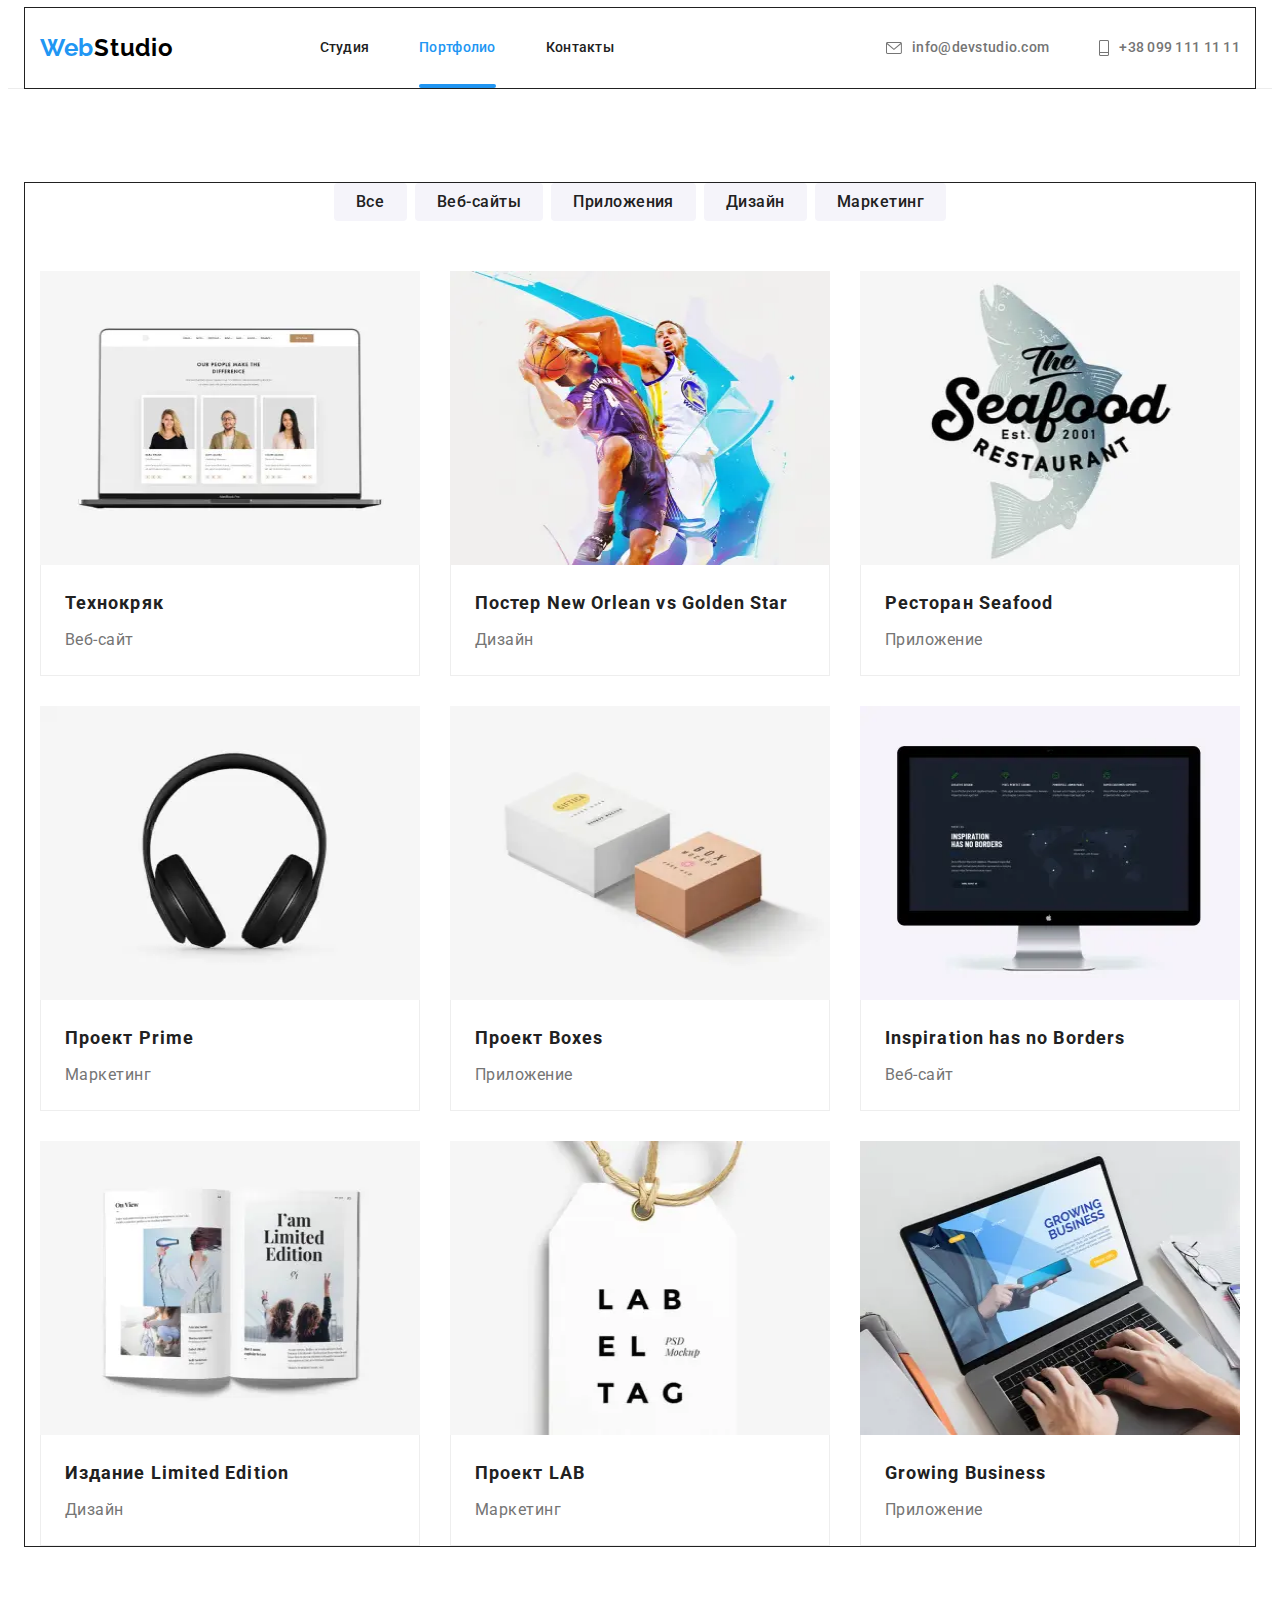
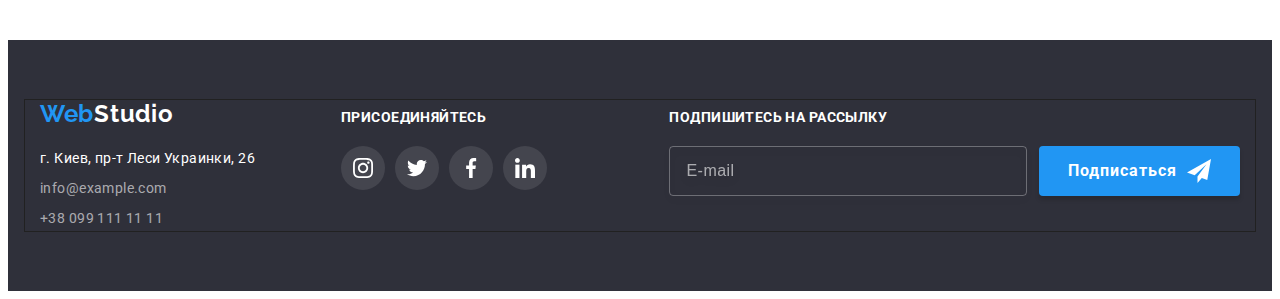
==== commit 66627006: "добавляет портфолио картинки" ====
--- a/portfolio.html
+++ b/portfolio.html
@@ -132,7 +132,27 @@
                     <li class="portfolio-cards-list__item">
                         <a class="link portfolio-cards-list__link" href="">
                             <div class="portfolio-cards-list__wraper">
-                                <img class="portfolio-cards-list__img" src="./images/portfolio-cards/img1.jpg" alt="Ноутбук">
+                                <picture>
+                                    <source
+                                        srcset="./images/portfolio-cards/desktop/img-cards-desktop1.webp 1x, ./images/portfolio-cards/desktop/img-cards-desktop1@2x.webp 2x"
+                                        media="(min-width: 1200px)" type="image/webp">
+                                    <source
+                                        srcset="./images/portfolio-cards/desktop/img-cards-desktop1.jpg 1x, ./images/portfolio-cards/desktop/img-cards-desktop1@2x.jpg 2x"
+                                        media="(min-width: 1200px)">
+                                    <source
+                                        srcset="./images/portfolio-cards/tablet/img-cards-tablet1.webp 1x, ./images/portfolio-cards/tablet/img-cards-tablet1@2x.webp 2x"
+                                        media="(min-width: 768px)" type="image/webp">
+                                    <source
+                                        srcset="./images/portfolio-cards/tablet/img-cards-tablet1.jpg 1x, ./images/portfolio-cards/tablet/img-cards-tablet1@2x.jpg 2x"
+                                        media="(min-width: 768px)">
+                                    <source
+                                        srcset="./images/portfolio-cards/mobile/img-cards-mobile1.webp 1x, ./images/portfolio-cards/mobile/img-cards-mobile1@2x.webp 2x"
+                                        media="(min-width: 480px)" type="image/webp">
+                                    <source
+                                        srcset="./images/portfolio-cards/mobile/img-cards-mobile1.jpg 1x, ./images/portfolio-cards/mobile/img-cards-mobile1@2x.jpg 2x"
+                                        media="(min-width: 480px)">
+                                    <img class="portfolio-cards-list__img" src="./images/portfolio-cards/mobile/img-cards-mobile1.jpg" alt="Ноутбук">
+                                </picture>
                                 <p class="overlay">Технокряк это современная площадка распространения коронавируса. Компании используют эту платформу для цифрового
                                 шпионажа и атак на защищённые сервера конкурентов.</p>
                             </div>
@@ -145,7 +165,27 @@
                     <li class="portfolio-cards-list__item">
                         <a class="link portfolio-cards-list__link" href="">
                             <div class="portfolio-cards-list__wraper">
-                                <img class="portfolio-cards-list__img" src="./images/portfolio-cards/img2.jpg" alt="Два спортсмена играют в баскетбол">
+                                <picture>
+                                    <source
+                                        srcset="./images/portfolio-cards/desktop/img-cards-desktop2.webp 1x, ./images/portfolio-cards/desktop/img-cards-desktop2@2x.webp 2x"
+                                        media="(min-width: 1200px)" type="image/webp">
+                                    <source
+                                        srcset="./images/portfolio-cards/desktop/img-cards-desktop2.jpg 1x, ./images/portfolio-cards/desktop/img-cards-desktop2@2x.jpg 2x"
+                                        media="(min-width: 1200px)">
+                                    <source
+                                        srcset="./images/portfolio-cards/tablet/img-cards-tablet2.webp 1x, ./images/portfolio-cards/tablet/img-cards-tablet2@2x.webp 2x"
+                                        media="(min-width: 768px)" type="image/webp">
+                                    <source
+                                        srcset="./images/portfolio-cards/tablet/img-cards-tablet2.jpg 1x, ./images/portfolio-cards/tablet/img-cards-tablet2@2x.jpg 2x"
+                                        media="(min-width: 768px)">
+                                    <source
+                                        srcset="./images/portfolio-cards/mobile/img-cards-mobile2.webp 1x, ./images/portfolio-cards/mobile/img-cards-mobile2@2x.webp 2x"
+                                        media="(min-width: 480px)" type="image/webp">
+                                    <source
+                                        srcset="./images/portfolio-cards/mobile/img-cards-mobile2.jpg 1x, ./images/portfolio-cards/mobile/img-cards-mobile2@2x.jpg 2x"
+                                        media="(min-width: 480px)">
+                                    <img class="portfolio-cards-list__img" src="./images/portfolio-cards/mobile/img-cards-mobile2.jpg" alt="Два спортсмена играют в баскетбол">
+                                </picture>
                                 <p class="overlay">Технокряк это современная площадка распространения коронавируса. Компании используют эту платформу для цифрового
                                 шпионажа и атак на защищённые сервера конкурентов.</p>
                             </div>
@@ -158,7 +198,28 @@
                     <li class="portfolio-cards-list__item">
                         <a class="link portfolio-cards-list__link" href="">
                             <div class="portfolio-cards-list__wraper">
-                                <img class="portfolio-cards-list__img" src="./images/portfolio-cards/img3.jpg" alt="Лейбл с названием ресторана Seafood">
+                                <picture>
+                                    <source
+                                        srcset="./images/portfolio-cards/desktop/img-cards-desktop3.webp 1x, ./images/portfolio-cards/desktop/img-cards-desktop3@2x.webp 2x"
+                                        media="(min-width: 1200px)" type="image/webp">
+                                    <source
+                                        srcset="./images/portfolio-cards/desktop/img-cards-desktop3.jpg 1x, ./images/portfolio-cards/desktop/img-cards-desktop3@2x.jpg 2x"
+                                        media="(min-width: 1200px)">
+                                    <source
+                                        srcset="./images/portfolio-cards/tablet/img-cards-tablet3.webp 1x, ./images/portfolio-cards/tablet/img-cards-tablet3@2x.webp 2x"
+                                        media="(min-width: 768px)" type="image/webp">
+                                    <source
+                                        srcset="./images/portfolio-cards/tablet/img-cards-tablet3.jpg 1x, ./images/portfolio-cards/tablet/img-cards-tablet3@2x.jpg 2x"
+                                        media="(min-width: 768px)">
+                                    <source
+                                        srcset="./images/portfolio-cards/mobile/img-cards-mobile3.webp 1x, ./images/portfolio-cards/mobile/img-cards-mobile3@2x.webp 2x"
+                                        media="(min-width: 480px)" type="image/webp">
+                                    <source
+                                        srcset="./images/portfolio-cards/mobile/img-cards-mobile3.jpg 1x, ./images/portfolio-cards/mobile/img-cards-mobile3@2x.jpg 2x"
+                                        media="(min-width: 480px)">
+                                    <img class="portfolio-cards-list__img" src="./images/portfolio-cards/mobile/img-cards-mobile3.jpg"
+                                        alt="Лейбл с названием ресторана Seafood">
+                                </picture>
                                 <p class="overlay">Технокряк это современная площадка распространения коронавируса. Компании используют эту платформу для цифрового
                                 шпионажа и атак на защищённые сервера конкурентов.</p>
                             </div>
@@ -171,7 +232,28 @@
                     <li class="portfolio-cards-list__item">
                         <a class="link portfolio-cards-list__link" href="">
                             <div class="portfolio-cards-list__wraper">
-                                <img class="portfolio-cards-list__img" src="./images/portfolio-cards/img4.jpg" alt="Наушники">
+                                <picture>
+                                    <source
+                                        srcset="./images/portfolio-cards/desktop/img-cards-desktop4.webp 1x, ./images/portfolio-cards/desktop/img-cards-desktop4@2x.webp 2x"
+                                        media="(min-width: 1200px)" type="image/webp">
+                                    <source
+                                        srcset="./images/portfolio-cards/desktop/img-cards-desktop4.jpg 1x, ./images/portfolio-cards/desktop/img-cards-desktop4@2x.jpg 2x"
+                                        media="(min-width: 1200px)">
+                                    <source
+                                        srcset="./images/portfolio-cards/tablet/img-cards-tablet4.webp 1x, ./images/portfolio-cards/tablet/img-cards-tablet4@2x.webp 2x"
+                                        media="(min-width: 768px)" type="image/webp">
+                                    <source
+                                        srcset="./images/portfolio-cards/tablet/img-cards-tablet4.jpg 1x, ./images/portfolio-cards/tablet/img-cards-tablet4@2x.jpg 2x"
+                                        media="(min-width: 768px)">
+                                    <source
+                                        srcset="./images/portfolio-cards/mobile/img-cards-mobile4.webp 1x, ./images/portfolio-cards/mobile/img-cards-mobile4@2x.webp 2x"
+                                        media="(min-width: 480px)" type="image/webp">
+                                    <source
+                                        srcset="./images/portfolio-cards/mobile/img-cards-mobile4.jpg 1x, ./images/portfolio-cards/mobile/img-cards-mobile4@2x.jpg 2x"
+                                        media="(min-width: 480px)">
+                                    <img class="portfolio-cards-list__img" src="./images/portfolio-cards/mobile/img-cards-mobile4.jpg"
+                                        alt="Наушники">
+                                </picture>
                                 <p class="overlay">Технокряк это современная площадка распространения коронавируса. Компании используют эту платформу для цифрового
                                 шпионажа и атак на защищённые сервера конкурентов.</p>
                             </div>
@@ -184,7 +266,27 @@
                     <li class="portfolio-cards-list__item">
                         <a class="link portfolio-cards-list__link" href="">
                             <div class="portfolio-cards-list__wraper">
-                                <img class="portfolio-cards-list__img" src="./images/portfolio-cards/img5.jpg" alt="Две коробки">
+                                <picture>
+                                    <source
+                                        srcset="./images/portfolio-cards/desktop/img-cards-desktop5.webp 1x, ./images/portfolio-cards/desktop/img-cards-desktop5@2x.webp 2x"
+                                        media="(min-width: 1200px)" type="image/webp">
+                                    <source
+                                        srcset="./images/portfolio-cards/desktop/img-cards-desktop5.jpg 1x, ./images/portfolio-cards/desktop/img-cards-desktop5@2x.jpg 2x"
+                                        media="(min-width: 1200px)">
+                                    <source
+                                        srcset="./images/portfolio-cards/tablet/img-cards-tablet5.webp 1x, ./images/portfolio-cards/tablet/img-cards-tablet5@2x.webp 2x"
+                                        media="(min-width: 768px)" type="image/webp">
+                                    <source
+                                        srcset="./images/portfolio-cards/tablet/img-cards-tablet5.jpg 1x, ./images/portfolio-cards/tablet/img-cards-tablet5@2x.jpg 2x"
+                                        media="(min-width: 768px)">
+                                    <source
+                                        srcset="./images/portfolio-cards/mobile/img-cards-mobile5.webp 1x, ./images/portfolio-cards/mobile/img-cards-mobile5@2x.webp 2x"
+                                        media="(min-width: 480px)" type="image/webp">
+                                    <source
+                                        srcset="./images/portfolio-cards/mobile/img-cards-mobile5.jpg 1x, ./images/portfolio-cards/mobile/img-cards-mobile5@2x.jpg 2x"
+                                        media="(min-width: 480px)">
+                                    <img class="portfolio-cards-list__img" src="./images/portfolio-cards/mobile/img-cards-mobile5.jpg" alt="Две коробки">
+                                </picture>
                                 <p class="overlay">Технокряк это современная площадка распространения коронавируса. Компании используют эту платформу для цифрового
                                 шпионажа и атак на защищённые сервера конкурентов.</p>
                             </div>
@@ -197,7 +299,28 @@
                     <li class="portfolio-cards-list__item">
                         <a class="link portfolio-cards-list__link" href="">
                             <div class="portfolio-cards-list__wraper">
-                                <img class="portfolio-cards-list__img" src="./images/portfolio-cards/img6.jpg" alt="Монитор">
+                                <picture>
+                                    <source
+                                        srcset="./images/portfolio-cards/desktop/img-cards-desktop6.webp 1x, ./images/portfolio-cards/desktop/img-cards-desktop6@2x.webp 2x"
+                                        media="(min-width: 1200px)" type="image/webp">
+                                    <source
+                                        srcset="./images/portfolio-cards/desktop/img-cards-desktop6.jpg 1x, ./images/portfolio-cards/desktop/img-cards-desktop6@2x.jpg 2x"
+                                        media="(min-width: 1200px)">
+                                    <source
+                                        srcset="./images/portfolio-cards/tablet/img-cards-tablet6.webp 1x, ./images/portfolio-cards/tablet/img-cards-tablet6@2x.webp 2x"
+                                        media="(min-width: 768px)" type="image/webp">
+                                    <source
+                                        srcset="./images/portfolio-cards/tablet/img-cards-tablet6.jpg 1x, ./images/portfolio-cards/tablet/img-cards-tablet6@2x.jpg 2x"
+                                        media="(min-width: 768px)">
+                                    <source
+                                        srcset="./images/portfolio-cards/mobile/img-cards-mobile6.webp 1x, ./images/portfolio-cards/mobile/img-cards-mobile6@2x.webp 2x"
+                                        media="(min-width: 480px)" type="image/webp">
+                                    <source
+                                        srcset="./images/portfolio-cards/mobile/img-cards-mobile6.jpg 1x, ./images/portfolio-cards/mobile/img-cards-mobile6@2x.jpg 2x"
+                                        media="(min-width: 480px)">
+                                    <img class="portfolio-cards-list__img" src="./images/portfolio-cards/mobile/img-cards-mobile6.jpg"
+                                        alt="Монитор">
+                                </picture>
                                 <p class="overlay">Технокряк это современная площадка распространения коронавируса. Компании используют эту платформу для цифрового
                                 шпионажа и атак на защищённые сервера конкурентов.</p>
                             </div>
@@ -210,7 +333,27 @@
                     <li class="portfolio-cards-list__item">
                         <a class="link portfolio-cards-list__link" href="">
                             <div class="portfolio-cards-list__wraper">
-                                <img class="portfolio-cards-list__img" src="./images/portfolio-cards/img7.jpg" alt="Книга">
+                                <picture>
+                                    <source
+                                        srcset="./images/portfolio-cards/desktop/img-cards-desktop7.webp 1x, ./images/portfolio-cards/desktop/img-cards-desktop7@2x.webp 2x"
+                                        media="(min-width: 1200px)" type="image/webp">
+                                    <source
+                                        srcset="./images/portfolio-cards/desktop/img-cards-desktop7.jpg 1x, ./images/portfolio-cards/desktop/img-cards-desktop7@2x.jpg 2x"
+                                        media="(min-width: 1200px)">
+                                    <source
+                                        srcset="./images/portfolio-cards/tablet/img-cards-tablet7.webp 1x, ./images/portfolio-cards/tablet/img-cards-tablet7@2x.webp 2x"
+                                        media="(min-width: 768px)" type="image/webp">
+                                    <source
+                                        srcset="./images/portfolio-cards/tablet/img-cards-tablet7.jpg 1x, ./images/portfolio-cards/tablet/img-cards-tablet7@2x.jpg 2x"
+                                        media="(min-width: 768px)">
+                                    <source
+                                        srcset="./images/portfolio-cards/mobile/img-cards-mobile7.webp 1x, ./images/portfolio-cards/mobile/img-cards-mobile7@2x.webp 2x"
+                                        media="(min-width: 480px)" type="image/webp">
+                                    <source
+                                        srcset="./images/portfolio-cards/mobile/img-cards-mobile7.jpg 1x, ./images/portfolio-cards/mobile/img-cards-mobile7@2x.jpg 2x"
+                                        media="(min-width: 480px)">
+                                    <img class="portfolio-cards-list__img" src="./images/portfolio-cards/mobile/img-cards-mobile7.jpg" alt="Книга">
+                                </picture>
                                 <p class="overlay">Технокряк это современная площадка распространения коронавируса. Компании используют эту платформу для цифрового
                                 шпионажа и атак на защищённые сервера конкурентов.</p>
                             </div>
@@ -223,7 +366,27 @@
                     <li class="portfolio-cards-list__item">
                         <a class="link portfolio-cards-list__link" href="">
                             <div class="portfolio-cards-list__wraper">
-                                <img class="portfolio-cards-list__img" src="./images/portfolio-cards/img8.jpg" alt="Лейбл LAB EL TAG">
+                                <picture>
+                                    <source
+                                        srcset="./images/portfolio-cards/desktop/img-cards-desktop8.webp 1x, ./images/portfolio-cards/desktop/img-cards-desktop8@2x.webp 2x"
+                                        media="(min-width: 1200px)" type="image/webp">
+                                    <source
+                                        srcset="./images/portfolio-cards/desktop/img-cards-desktop8.jpg 1x, ./images/portfolio-cards/desktop/img-cards-desktop8@2x.jpg 2x"
+                                        media="(min-width: 1200px)">
+                                    <source
+                                        srcset="./images/portfolio-cards/tablet/img-cards-tablet8.webp 1x, ./images/portfolio-cards/tablet/img-cards-tablet8@2x.webp 2x"
+                                        media="(min-width: 768px)" type="image/webp">
+                                    <source
+                                        srcset="./images/portfolio-cards/tablet/img-cards-tablet8.jpg 1x, ./images/portfolio-cards/tablet/img-cards-tablet8@2x.jpg 2x"
+                                        media="(min-width: 768px)">
+                                    <source
+                                        srcset="./images/portfolio-cards/mobile/img-cards-mobile8.webp 1x, ./images/portfolio-cards/mobile/img-cards-mobile8@2x.webp 2x"
+                                        media="(min-width: 480px)" type="image/webp">
+                                    <source
+                                        srcset="./images/portfolio-cards/mobile/img-cards-mobile8.jpg 1x, ./images/portfolio-cards/mobile/img-cards-mobile8@2x.jpg 2x"
+                                        media="(min-width: 480px)">
+                                    <img class="portfolio-cards-list__img" src="./images/portfolio-cards/mobile/img-cards-mobile8.jpg" alt="Лейбл LAB EL TAG">
+                                </picture>
                                 <p class="overlay">Технокряк это современная площадка распространения коронавируса. Компании используют эту платформу для цифрового
                                 шпионажа и атак на защищённые сервера конкурентов.</p>
                             </div>
@@ -236,7 +399,28 @@
                     <li class="portfolio-cards-list__item">
                         <a class="link portfolio-cards-list__link" href="">
                             <div class="portfolio-cards-list__wraper">
-                                <img class="portfolio-cards-list__img" src="./images/portfolio-cards/img9.jpg" alt="Ноутбук">
+                                <picture>
+                                    <source
+                                        srcset="./images/portfolio-cards/desktop/img-cards-desktop9.webp 1x, ./images/portfolio-cards/desktop/img-cards-desktop9@2x.webp 2x"
+                                        media="(min-width: 1200px)" type="image/webp">
+                                    <source
+                                        srcset="./images/portfolio-cards/desktop/img-cards-desktop9.jpg 1x, ./images/portfolio-cards/desktop/img-cards-desktop9@2x.jpg 2x"
+                                        media="(min-width: 1200px)">
+                                    <source
+                                        srcset="./images/portfolio-cards/tablet/img-cards-tablet9.webp 1x, ./images/portfolio-cards/tablet/img-cards-tablet9@2x.webp 2x"
+                                        media="(min-width: 768px)" type="image/webp">
+                                    <source
+                                        srcset="./images/portfolio-cards/tablet/img-cards-tablet9.jpg 1x, ./images/portfolio-cards/tablet/img-cards-tablet9@2x.jpg 2x"
+                                        media="(min-width: 768px)">
+                                    <source
+                                        srcset="./images/portfolio-cards/mobile/img-cards-mobile9.webp 1x, ./images/portfolio-cards/mobile/img-cards-mobile9@2x.webp 2x"
+                                        media="(min-width: 480px)" type="image/webp">
+                                    <source
+                                        srcset="./images/portfolio-cards/mobile/img-cards-mobile9.jpg 1x, ./images/portfolio-cards/mobile/img-cards-mobile9@2x.jpg 2x"
+                                        media="(min-width: 480px)">
+                                    <img class="portfolio-cards-list__img" src="./images/portfolio-cards/mobile/img-cards-mobile9.jpg"
+                                        alt="Ноутбук">
+                                </picture>
                                 <p class="overlay">Технокряк это современная площадка распространения коронавируса. Компании используют эту платформу для цифрового
                                 шпионажа и атак на защищённые сервера конкурентов.</p>
                             </div>
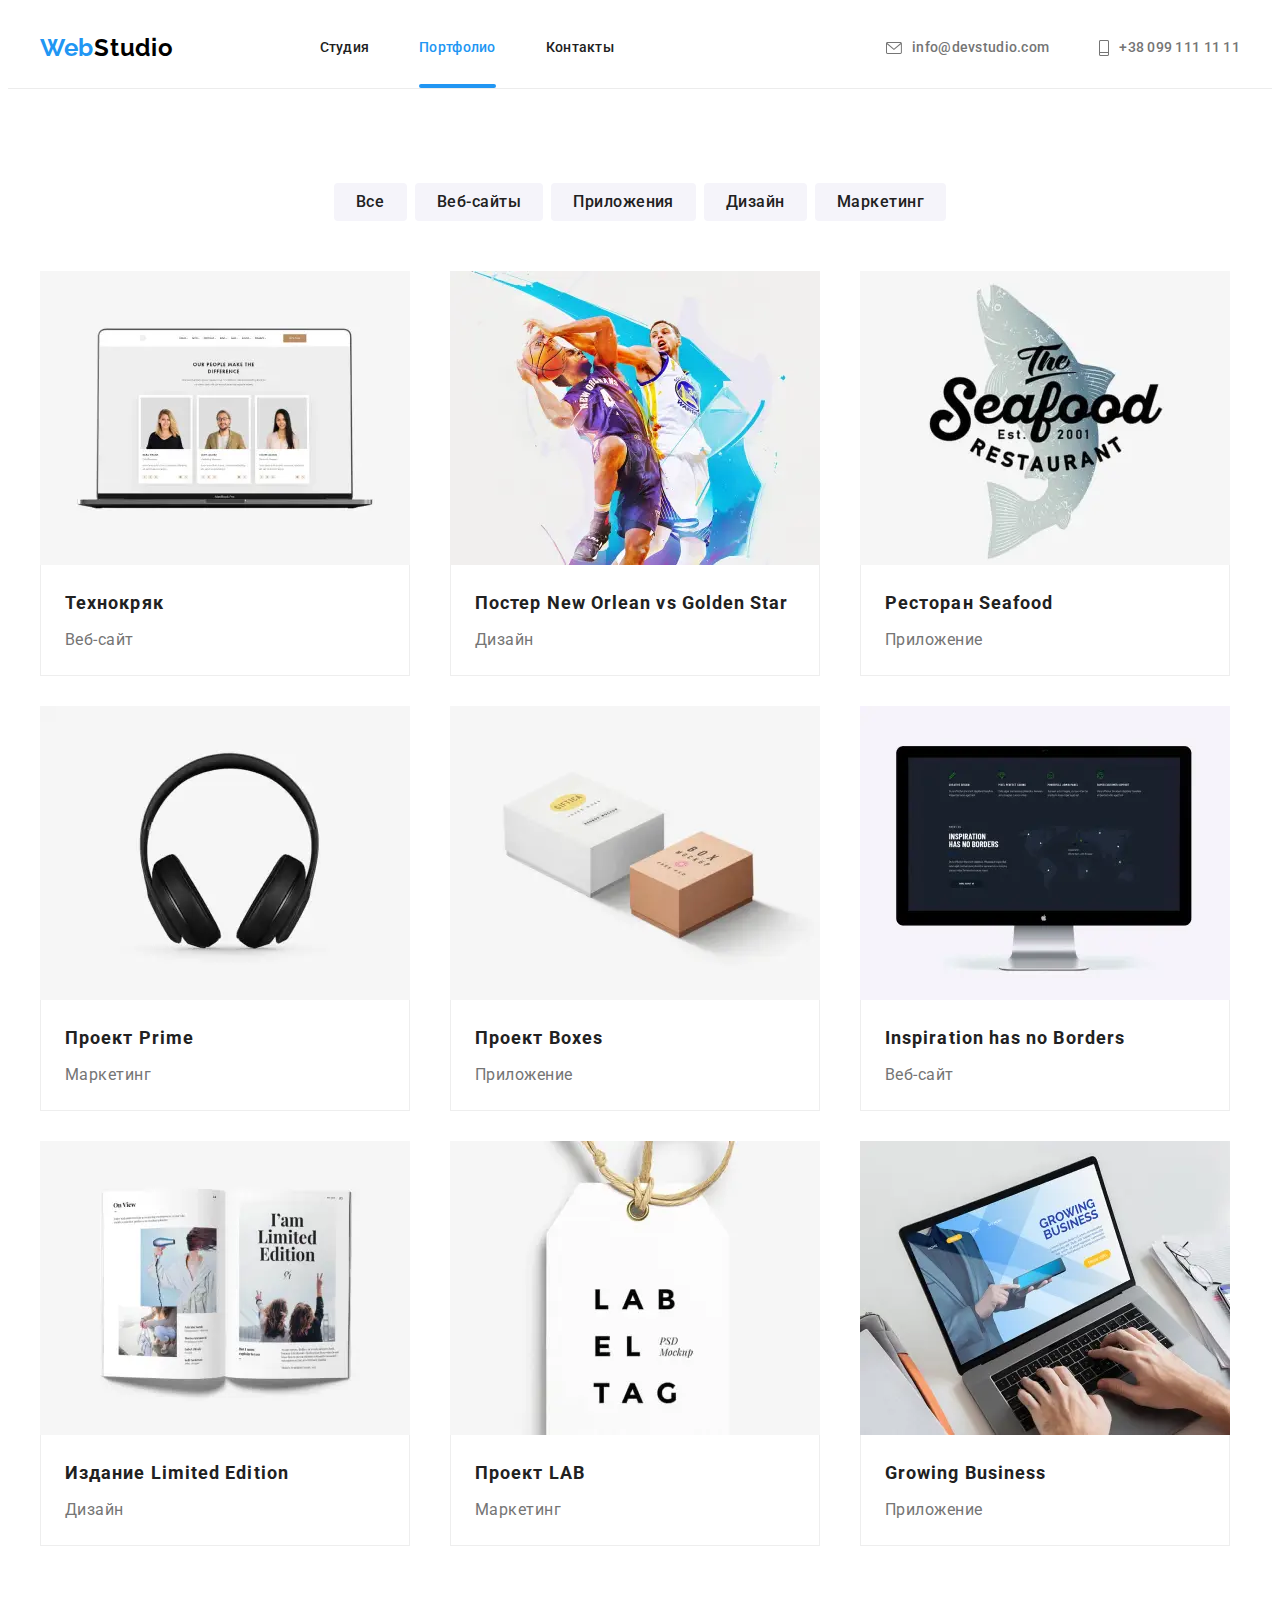
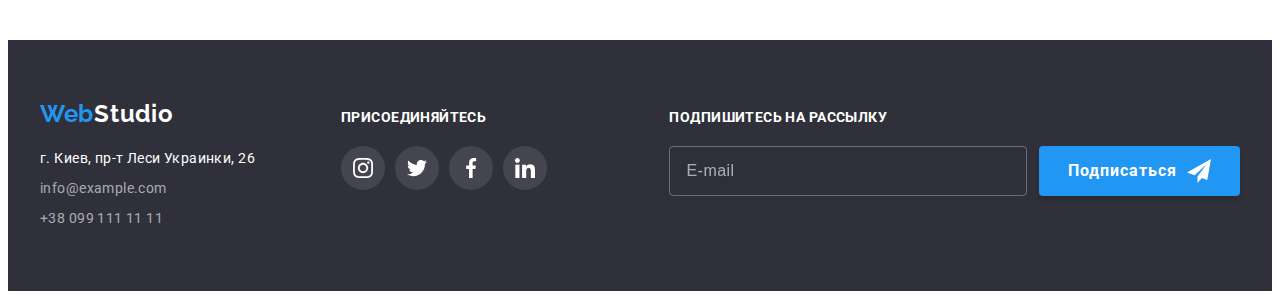
==== commit 192f21eb: "Внес правки" ====
--- a/portfolio.html
+++ b/portfolio.html
@@ -147,10 +147,10 @@
                                         media="(min-width: 768px)">
                                     <source
                                         srcset="./images/portfolio-cards/mobile/img-cards-mobile1.webp 1x, ./images/portfolio-cards/mobile/img-cards-mobile1@2x.webp 2x"
-                                        media="(min-width: 480px)" type="image/webp">
+                                        media="(min-width: 320px)" type="image/webp">
                                     <source
                                         srcset="./images/portfolio-cards/mobile/img-cards-mobile1.jpg 1x, ./images/portfolio-cards/mobile/img-cards-mobile1@2x.jpg 2x"
-                                        media="(min-width: 480px)">
+                                        media="(min-width: 320px)">
                                     <img class="portfolio-cards-list__img" src="./images/portfolio-cards/mobile/img-cards-mobile1.jpg" alt="Ноутбук">
                                 </picture>
                                 <p class="overlay">Технокряк это современная площадка распространения коронавируса. Компании используют эту платформу для цифрового
@@ -180,10 +180,10 @@
                                         media="(min-width: 768px)">
                                     <source
                                         srcset="./images/portfolio-cards/mobile/img-cards-mobile2.webp 1x, ./images/portfolio-cards/mobile/img-cards-mobile2@2x.webp 2x"
-                                        media="(min-width: 480px)" type="image/webp">
+                                        media="(min-width: 320px)" type="image/webp">
                                     <source
                                         srcset="./images/portfolio-cards/mobile/img-cards-mobile2.jpg 1x, ./images/portfolio-cards/mobile/img-cards-mobile2@2x.jpg 2x"
-                                        media="(min-width: 480px)">
+                                        media="(min-width: 320px)">
                                     <img class="portfolio-cards-list__img" src="./images/portfolio-cards/mobile/img-cards-mobile2.jpg" alt="Два спортсмена играют в баскетбол">
                                 </picture>
                                 <p class="overlay">Технокряк это современная площадка распространения коронавируса. Компании используют эту платформу для цифрового
@@ -213,10 +213,10 @@
                                         media="(min-width: 768px)">
                                     <source
                                         srcset="./images/portfolio-cards/mobile/img-cards-mobile3.webp 1x, ./images/portfolio-cards/mobile/img-cards-mobile3@2x.webp 2x"
-                                        media="(min-width: 480px)" type="image/webp">
+                                        media="(min-width: 320px)" type="image/webp">
                                     <source
                                         srcset="./images/portfolio-cards/mobile/img-cards-mobile3.jpg 1x, ./images/portfolio-cards/mobile/img-cards-mobile3@2x.jpg 2x"
-                                        media="(min-width: 480px)">
+                                        media="(min-width: 320px)">
                                     <img class="portfolio-cards-list__img" src="./images/portfolio-cards/mobile/img-cards-mobile3.jpg"
                                         alt="Лейбл с названием ресторана Seafood">
                                 </picture>
@@ -247,10 +247,10 @@
                                         media="(min-width: 768px)">
                                     <source
                                         srcset="./images/portfolio-cards/mobile/img-cards-mobile4.webp 1x, ./images/portfolio-cards/mobile/img-cards-mobile4@2x.webp 2x"
-                                        media="(min-width: 480px)" type="image/webp">
+                                        media="(min-width: 320px)" type="image/webp">
                                     <source
                                         srcset="./images/portfolio-cards/mobile/img-cards-mobile4.jpg 1x, ./images/portfolio-cards/mobile/img-cards-mobile4@2x.jpg 2x"
-                                        media="(min-width: 480px)">
+                                        media="(min-width: 320px)">
                                     <img class="portfolio-cards-list__img" src="./images/portfolio-cards/mobile/img-cards-mobile4.jpg"
                                         alt="Наушники">
                                 </picture>
@@ -281,10 +281,10 @@
                                         media="(min-width: 768px)">
                                     <source
                                         srcset="./images/portfolio-cards/mobile/img-cards-mobile5.webp 1x, ./images/portfolio-cards/mobile/img-cards-mobile5@2x.webp 2x"
-                                        media="(min-width: 480px)" type="image/webp">
+                                        media="(min-width: 320px)" type="image/webp">
                                     <source
                                         srcset="./images/portfolio-cards/mobile/img-cards-mobile5.jpg 1x, ./images/portfolio-cards/mobile/img-cards-mobile5@2x.jpg 2x"
-                                        media="(min-width: 480px)">
+                                        media="(min-width: 320px)">
                                     <img class="portfolio-cards-list__img" src="./images/portfolio-cards/mobile/img-cards-mobile5.jpg" alt="Две коробки">
                                 </picture>
                                 <p class="overlay">Технокряк это современная площадка распространения коронавируса. Компании используют эту платформу для цифрового
@@ -314,10 +314,10 @@
                                         media="(min-width: 768px)">
                                     <source
                                         srcset="./images/portfolio-cards/mobile/img-cards-mobile6.webp 1x, ./images/portfolio-cards/mobile/img-cards-mobile6@2x.webp 2x"
-                                        media="(min-width: 480px)" type="image/webp">
+                                        media="(min-width: 320px)" type="image/webp">
                                     <source
                                         srcset="./images/portfolio-cards/mobile/img-cards-mobile6.jpg 1x, ./images/portfolio-cards/mobile/img-cards-mobile6@2x.jpg 2x"
-                                        media="(min-width: 480px)">
+                                        media="(min-width: 320px)">
                                     <img class="portfolio-cards-list__img" src="./images/portfolio-cards/mobile/img-cards-mobile6.jpg"
                                         alt="Монитор">
                                 </picture>
@@ -348,10 +348,10 @@
                                         media="(min-width: 768px)">
                                     <source
                                         srcset="./images/portfolio-cards/mobile/img-cards-mobile7.webp 1x, ./images/portfolio-cards/mobile/img-cards-mobile7@2x.webp 2x"
-                                        media="(min-width: 480px)" type="image/webp">
+                                        media="(min-width: 320px)" type="image/webp">
                                     <source
                                         srcset="./images/portfolio-cards/mobile/img-cards-mobile7.jpg 1x, ./images/portfolio-cards/mobile/img-cards-mobile7@2x.jpg 2x"
-                                        media="(min-width: 480px)">
+                                        media="(min-width: 320px)">
                                     <img class="portfolio-cards-list__img" src="./images/portfolio-cards/mobile/img-cards-mobile7.jpg" alt="Книга">
                                 </picture>
                                 <p class="overlay">Технокряк это современная площадка распространения коронавируса. Компании используют эту платформу для цифрового
@@ -381,10 +381,10 @@
                                         media="(min-width: 768px)">
                                     <source
                                         srcset="./images/portfolio-cards/mobile/img-cards-mobile8.webp 1x, ./images/portfolio-cards/mobile/img-cards-mobile8@2x.webp 2x"
-                                        media="(min-width: 480px)" type="image/webp">
+                                        media="(min-width: 320px)" type="image/webp">
                                     <source
                                         srcset="./images/portfolio-cards/mobile/img-cards-mobile8.jpg 1x, ./images/portfolio-cards/mobile/img-cards-mobile8@2x.jpg 2x"
-                                        media="(min-width: 480px)">
+                                        media="(min-width: 320px)">
                                     <img class="portfolio-cards-list__img" src="./images/portfolio-cards/mobile/img-cards-mobile8.jpg" alt="Лейбл LAB EL TAG">
                                 </picture>
                                 <p class="overlay">Технокряк это современная площадка распространения коронавируса. Компании используют эту платформу для цифрового
@@ -414,10 +414,10 @@
                                         media="(min-width: 768px)">
                                     <source
                                         srcset="./images/portfolio-cards/mobile/img-cards-mobile9.webp 1x, ./images/portfolio-cards/mobile/img-cards-mobile9@2x.webp 2x"
-                                        media="(min-width: 480px)" type="image/webp">
+                                        media="(min-width: 320px)" type="image/webp">
                                     <source
                                         srcset="./images/portfolio-cards/mobile/img-cards-mobile9.jpg 1x, ./images/portfolio-cards/mobile/img-cards-mobile9@2x.jpg 2x"
-                                        media="(min-width: 480px)">
+                                        media="(min-width: 320px)">
                                     <img class="portfolio-cards-list__img" src="./images/portfolio-cards/mobile/img-cards-mobile9.jpg"
                                         alt="Ноутбук">
                                 </picture>
--- a/css/portfolio.min.css
+++ b/css/portfolio.min.css
@@ -1,2 +1,2 @@
-:root{--main-font: 'Roboto', sans-serif;--secondary-font: 'Raleway', sans-serif;--accent-color: #2196f3;--accent-operating: #2196f3;--backgroud-body-studio: #f5f4fa;--hero-section-background-color: #2f303a;--footer-background-color: #2f303a;--portfolio-cards-title-color: #212121;--portfolio-nav-text-color: #212121;--portfolio-cards-description-color: #757575;--footer-mail-tel-link-color: rgba(255, 255, 255, 0.6);--body-font-color: #212121;--navigation-logo-studio-color: #000000;--navigation-logo-studio-footer: #ffffff;--social-link-team-color: #afb1b8;--footer-join-link-color: rgba(255, 255, 255, 0.1);--overlay-background: rgba(33, 150, 243, 0.9);--types-of-product-bg: rgba(47, 48, 58, 0.8)}body{font-family:var(--main-font);color:var(--body-font-color)}h1,h2,h3,h4,h5,h6,p{margin:0}ul,ol{margin:0;padding:0}img{display:block}.link{text-decoration:none}.list{list-style:none}.address{font-style:normal}.visually-hidden{position:absolute !important;clip:rect(1px 1px 1px 1px);clip:rect(1px, 1px, 1px, 1px);padding:0 !important;border:0 !important;height:1px !important;width:1px !important;overflow:hidden}.container{margin:0 auto;padding-left:15px;padding-right:15px;outline:1px solid}.header .container{display:flex;align-items:center;justify-content:space-between}.footer .container{display:flex;flex-direction:column;align-items:center}@media screen and (max-width: 767px){.footer .container{height:483px;justify-content:space-between}}@media screen and (min-width: 480px){.container{width:480px}}@media screen and (min-width: 768px){.container{width:768px}.footer .container{align-items:baseline;flex-direction:row}}@media screen and (min-width: 768px) and (max-width: 1199px){.footer .container{height:343px;flex-wrap:wrap}}@media screen and (min-width: 1200px){.container{width:1200px}}.navigation-logo-link{font-family:var(--secondary-font);font-weight:700;font-size:24px;line-height:1.16;letter-spacing:0.03em;color:var(--accent-color)}.navigation__logo_studio-color{color:var(--navigation-logo-studio-color)}.navigation__logo_studio-footer-color{color:var(--navigation-logo-studio-footer)}.header{background-color:var(--navigation-logo-studio-footer);border-bottom:1px solid #ececec;padding-top:16px;padding-bottom:16px}@media screen and (max-width: 767px){.navigation__item:not(:first-child){display:none}.mail-tel-links{display:none}.burger-btn,.mobile-menu-close-btn{background-color:transparent;border:none;padding:0;transition:fill 250ms cubic-bezier(0.4, 0, 0.2, 1)}.burger-btn:hover,.burger-btn:focus,.mobile-menu-close-btn:hover,.mobile-menu-close-btn:focus{fill:var(--accent-color)}.mobile-menu-close-btn{position:absolute;top:10px;right:15px;width:40px;height:40px}.mobile-menu{position:fixed;top:0;left:50%;width:100vw;max-width:480px;height:100vh;padding:48px 40px;background-color:var(--navigation-logo-studio-footer);transform:translateY(-100%) translateX(-50%);transition:transform 250ms cubic-bezier(0.4, 0, 0.2, 1)}.is-open{transform:translateY(0) translateX(-50%)}.mobile-menu__link{font-family:Roboto;font-weight:500;font-size:40px;line-height:1.17;letter-spacing:0.02em;color:var(--portfolio-nav-text-color)}.operating-page{color:var(--accent-operating)}.mobile-menu__list{display:flex;flex-direction:column;justify-content:space-between;height:200px}.mobile-menu-wraper{display:flex;flex-direction:column;justify-content:space-between;height:100%}.mobile-menu__contact-list{display:flex;flex-direction:column;justify-content:space-between;height:98px}.contact-list-social-link-wraper{display:flex;flex-direction:column;justify-content:space-between;height:183px}.mobile-menu__contact-tel-link{font-family:Roboto;font-weight:500;font-size:34px;line-height:1.17;letter-spacing:0.02em;color:var(--accent-color)}.mobile-menu__contact-mail-link{font-family:Roboto;font-weight:500;font-size:24px;line-height:1.16;letter-spacing:0.02em;color:var(--portfolio-cards-description-color)}.menu-social-links{display:flex}.menu-social-link__link{font-family:Roboto;font-size:18px;line-height:1.22;letter-spacing:0.02em;color:var(--accent-color)}.menu-social-link__item:not(:last-child){margin-right:10px}.menu-social-link__item:not(:last-child)::after{content:'';height:22px;width:0px;margin-left:10px;border:1px solid rgba(33,33,33,0.2);transform:rotate(90deg)}}@media screen and (min-width: 768px){.burger-btn{display:none}.mobile-menu{display:none}.header{padding-top:0px;padding-bottom:0px}.navigation{display:flex;align-items:center}.navigation__list{display:flex;align-items:center}.navigation__item:not(:last-child){margin-right:50px}.navigation__item .navigation-logo-link{margin-right:38px}.mail-tel-links{display:flex;flex-direction:column;align-items:flex-start;margin-left:auto;height:38px;justify-content:space-between}.mail-tel-links>.link{padding-top:0px;padding-bottom:0px}.font-specs{font-family:var(--main-font);font-weight:500;font-size:12px;line-height:1.16;letter-spacing:0.02em;transition:color 250ms cubic-bezier(0.4, 0, 0.2, 1)}.navigation__link-color{color:var(--portfolio-cards-title-color);padding-top:32px;padding-bottom:32px;display:block}.navigation__link-color:hover,.navigation__link-color:focus{color:var(--accent-color)}.mail-tel-links__mail-color{color:var(--portfolio-cards-description-color);display:flex;align-items:center;margin-left:auto;fill:var(--portfolio-cards-description-color)}.mail-tel-links__mail-color svg{margin-right:10px}.mail-tel-links__mail-color:hover,.mail-tel-links__mail-color:focus{color:var(--accent-color);fill:var(--accent-color)}.mail-tel-links__tel-color{color:var(--portfolio-cards-description-color);display:flex;align-items:center;fill:var(--portfolio-cards-description-color)}.mail-tel-links__tel-color svg{margin-right:10px}.mail-tel-links__tel-color:hover,.mail-tel-links__tel-color:focus{color:var(--accent-color);fill:var(--accent-color)}.operating-page-wraper{position:relative}.operating-page{color:var(--accent-operating)}.operating-page-line{position:absolute;left:0;bottom:0;width:100%;height:4px;background-color:var(--accent-operating);border-radius:2px}}@media screen and (min-width: 1200px){.mail-tel-links{flex-direction:row;align-items:center;height:auto;justify-content:unset}.mail-tel-links>.link{padding-top:32px;padding-bottom:32px}.navigation__item .navigation-logo-link{margin-right:96px}.mail-tel-links__mail-color{margin-right:50px}.mail-tel-links__tel-color{margin-left:auto}.font-specs{font-size:14px;line-height:1.14}}.navigation-portfolio-section{padding-top:60px;padding-bottom:60px}.navigation-portfolio-section__list{display:flex;justify-content:flex-start;flex-wrap:wrap}.navigation-portfolio-section__item{margin-bottom:15px}.navigation-portfolio-section__item:not(:last-child){margin-right:8px}.navigation-buttons{font-family:var(--main-font);font-weight:500;font-size:16px;line-height:1.62;text-align:center;letter-spacing:0.03em;color:var(--portfolio-nav-text-color);border-radius:4px;border:0px;display:flex;align-items:center;min-width:73px;margin:0 auto;padding:6px 22px;background-color:var(--backgroud-body-studio);transition:box-shadow 250ms cubic-bezier(0.4, 0, 0.2, 1),background-color 250ms cubic-bezier(0.4, 0, 0.2, 1),color 250ms cubic-bezier(0.4, 0, 0.2, 1)}.navigation-buttons:hover,.navigation-buttons:focus{color:var(--navigation-logo-studio-footer);background:var(--accent-color);cursor:pointer;box-shadow:0px 3px 1px rgba(0,0,0,0.1),0px 1px 2px rgba(0,0,0,0.08),0px 2px 2px rgba(0,0,0,0.12);border-radius:4px;border:0px}@media screen and (min-width: 768px){.navigation-portfolio-section__list{justify-content:center;margin-bottom:30px}.navigation-portfolio-section__item{margin-bottom:0px}}@media screen and (min-width: 1200px){.navigation-portfolio-section{padding-top:94px;padding-bottom:94px}.navigation-portfolio-section__list{margin-bottom:50px}}.portfolio-cards-list{display:flex;flex-wrap:wrap;margin-top:25px}.portfolio-cards-list__item>.link{display:block;transition:box-shadow 250ms cubic-bezier(0.4, 0, 0.2, 1)}.portfolio-cards-list__item>.link:hover,.portfolio-cards-list__item>.link:focus{box-shadow:0px 1px 1px rgba(0,0,0,0.12),0px 4px 4px rgba(0,0,0,0.06),1px 4px 6px rgba(0,0,0,0.16)}.portfolio-cards-list__img{width:100%;max-height:294px}.portfolio-cards-wraper{border:1px solid #eeeeee;border-top:none;background-color:var(--navigation-logo-studio-footer);padding-top:20px;padding-bottom:20px;padding-left:24px;padding-right:24px}.portfolio-cards-wraper__title{font-weight:700;font-size:18px;line-height:2;letter-spacing:0.06em;color:var(--portfolio-cards-title-color);margin-bottom:4px}.portfolio-cards-wraper__description{font-size:16px;line-height:1.87;letter-spacing:0.03em;color:var(--portfolio-cards-description-color)}.portfolio-cards-list__wraper{position:relative;overflow:hidden;perspective:1000px}.overlay{position:absolute;top:0;left:0;height:100%;background-color:var(--overlay-background);color:var(--navigation-logo-studio-footer);padding:20px;overflow:auto;transform:translateY(100%);font-size:18px;line-height:1.55;letter-spacing:0.03em;padding:63px 23px 63px 23px;transition:transform 250ms cubic-bezier(0.4, 0, 0.2, 1)}.portfolio-cards-list__link:hover .overlay,.portfolio-cards-list__link:focus .overlay{transform:translateY(0%)}@media screen and (min-width: 768px){.portfolio-cards-list__item{flex-basis:calc(100% / 2 - 30px);margin-left:30px;margin-top:30px}.portfolio-cards-list{margin-left:-30px;margin-top:-30px}}@media screen and (min-width: 1200px){.portfolio-cards-list__item{flex-basis:calc(100% / 3 - 30px)}}.social-list{display:flex;align-items:center;justify-content:center;margin-top:16px}.social-list-item:not(:last-child){margin-right:10px}.social-list-link{display:flex;justify-content:center;align-items:center;width:44px;height:44px;border-radius:50%;background-color:var(--navigation-logo-studio-footer);fill:var(--social-link-team-color);transition:background-color 250ms cubic-bezier(0.4, 0, 0.2, 1)}.social-list-link:hover,.social-list-link:focus{background-color:var(--accent-color);fill:var(--navigation-logo-studio-footer)}.social-list-ikon{transition:fill 250ms cubic-bezier(0.4, 0, 0.2, 1)}.footer-adress-wraper{width:231px}.footer-adress-wraper__logo-margin{display:block;margin-bottom:20px;text-align:center}.footer-adress-wraper__item:not(:last-child){margin-bottom:8px}.footer-adress-wraper__google-maps{font-family:var(--main-font);font-size:14px;line-height:1.71;letter-spacing:0.03em;color:var(--navigation-logo-studio-footer)}.footer-adress-wraper__mail-tel-link{font-family:var(--main-font);font-size:14px;line-height:1.71;letter-spacing:0.03em;color:var(--footer-mail-tel-link-color);transition:color 250ms cubic-bezier(0.4, 0, 0.2, 1)}.footer-adress-wraper__mail-tel-link:hover,.footer-adress-wraper__mail-tel-link:focus{color:var(--accent-color)}.footer{background:var(--footer-background-color);padding-top:60px;padding-bottom:60px}.address__footer-list{text-align:center}@media screen and (min-width: 768px) and (max-width: 1199px){.footer-adress-wraper{margin-left:61px}}@media screen and (min-width: 1200px){.footer-adress-wraper__logo-margin{text-align:unset}.footer-adress-wraper__item:not(:last-child){margin-bottom:6px}.address__footer-list{text-align:unset}}.join-container__subscribe{font-family:var(--main-font);font-weight:700;font-size:14px;line-height:1.14;letter-spacing:0.03em;text-transform:uppercase;margin-bottom:20px;color:var(--navigation-logo-studio-footer);text-align:center}.join-container{margin:0 auto}.join-container>.social-list{margin:0px}.join-container__color{background-color:var(--footer-join-link-color);fill:var(--navigation-logo-studio-footer)}.join-container__color:hover,.join-container__color:focus{background-color:var(--accent-color);fill:var(--navigation-logo-studio-footer)}@media screen and (min-width: 768px){.join-container{margin-left:165px}}@media screen and (min-width: 1200px){.join-container__subscribe{text-align:unset}.join-container{margin-left:70px}}.footer-form__subscribe{font-size:14px;line-height:1.14;letter-spacing:0.03em;text-transform:uppercase;color:var(--navigation-logo-studio-footer)}.footer-form{width:100%;text-align:center}.form-subscribe-wraper{display:flex;flex-direction:column;align-items:center;margin-top:20px;width:100%}.form-subscribe-wraper__input{width:100%;height:50px;font-size:16px;line-height:1.25;letter-spacing:0.03em;color:var(--footer-mail-tel-link-color);border:1px solid rgba(255,255,255,0.3);box-sizing:border-box;filter:drop-shadow(0px 4px 4px rgba(0,0,0,0.15));border-radius:4px;background-color:transparent;padding:15px 16px;transition:border-color 250ms cubic-bezier(0.4, 0, 0.2, 1)}.form-subscribe-wraper__input::placeholder{font-size:16px;line-height:1.25;letter-spacing:0.03em;color:var(--footer-mail-tel-link-color)}.form-subscribe-wraper__input:focus{outline:none;border-color:var(--accent-color)}.form-subscribe-wraper__btn{font-family:var(--main-font);font-weight:700;font-size:16px;line-height:1.87;cursor:pointer;color:var(--navigation-logo-studio-footer);background-color:var(--accent-color);letter-spacing:0.06em;display:flex;justify-content:flex-start;align-items:center;min-width:200px;align-self:center;border:none;box-shadow:0px 4px 4px rgba(0,0,0,0.15);border-radius:4px;padding:10px 29px;margin-top:20px}.form-subscribe-wraper__icon{margin-left:10px;fill:var(--navigation-logo-studio-footer)}@media screen and (min-width: 768px) and (max-width: 1199px){.footer-form{margin-top:auto}.form-subscribe-wraper__input{width:450px}}@media screen and (min-width: 1200px){.footer-form{width:unset;text-align:unset}.form-subscribe-wraper{flex-direction:unset;justify-content:flex-end}.form-subscribe-wraper__input{width:358px;margin-right:12px}.form-subscribe-wraper__icon{right:29px}.form-subscribe-wraper__btn{margin-top:unset}}
+:root{--main-font: 'Roboto', sans-serif;--secondary-font: 'Raleway', sans-serif;--accent-color: #2196f3;--accent-operating: #2196f3;--backgroud-body-studio: #f5f4fa;--hero-section-background-color: #2f303a;--footer-background-color: #2f303a;--portfolio-cards-title-color: #212121;--portfolio-nav-text-color: #212121;--portfolio-cards-description-color: #757575;--footer-mail-tel-link-color: rgba(255, 255, 255, 0.6);--body-font-color: #212121;--navigation-logo-studio-color: #000000;--navigation-logo-studio-footer: #ffffff;--social-link-team-color: #afb1b8;--footer-join-link-color: rgba(255, 255, 255, 0.1);--overlay-background: rgba(33, 150, 243, 0.9);--types-of-product-bg: rgba(47, 48, 58, 0.8)}body{font-family:var(--main-font);color:var(--body-font-color)}h1,h2,h3,h4,h5,h6,p{margin:0}ul,ol{margin:0;padding:0}img{display:block;max-width:100%;height:auto}.link{text-decoration:none}.list{list-style:none}.address{font-style:normal}.visually-hidden{position:absolute !important;clip:rect(1px 1px 1px 1px);clip:rect(1px, 1px, 1px, 1px);padding:0 !important;border:0 !important;height:1px !important;width:1px !important;overflow:hidden}.container{margin:0 auto;padding-left:15px;padding-right:15px}.header .container{display:flex;align-items:center;justify-content:space-between}.footer .container{display:flex;flex-direction:column;align-items:center}@media screen and (max-width: 767px){.footer .container{height:483px;justify-content:space-between}}@media screen and (min-width: 480px){.container{width:480px}}@media screen and (min-width: 768px){.container{width:768px}.footer .container{align-items:baseline;flex-direction:row}}@media screen and (min-width: 768px) and (max-width: 1199px){.footer .container{height:343px;flex-wrap:wrap}}@media screen and (min-width: 1200px){.container{width:1200px}}.navigation-logo-link{font-family:var(--secondary-font);font-weight:700;font-size:24px;line-height:1.16;letter-spacing:0.03em;color:var(--accent-color)}.navigation__logo_studio-color{color:var(--navigation-logo-studio-color)}.navigation__logo_studio-footer-color{color:var(--navigation-logo-studio-footer)}.header{background-color:var(--navigation-logo-studio-footer);border-bottom:1px solid #ececec;padding-top:16px;padding-bottom:16px}@media screen and (max-width: 767px){.navigation__item:not(:first-child){display:none}.mail-tel-links{display:none}.burger-btn,.mobile-menu-close-btn{background-color:transparent;border:none;padding:0;transition:fill 250ms cubic-bezier(0.4, 0, 0.2, 1)}.burger-btn:hover,.burger-btn:focus,.mobile-menu-close-btn:hover,.mobile-menu-close-btn:focus{fill:var(--accent-color)}.mobile-menu-close-btn{position:absolute;top:10px;right:15px;width:40px;height:40px}.mobile-menu{position:fixed;z-index:1;top:0;left:50%;width:100vw;height:100vh;padding:48px 40px;background-color:var(--navigation-logo-studio-footer);transform:translateY(-100%) translateX(-50%);transition:transform 250ms cubic-bezier(0.4, 0, 0.2, 1)}.is-open{transform:translateY(0) translateX(-50%)}.mobile-menu__link{font-family:Roboto;font-weight:500;font-size:40px;line-height:1.17;letter-spacing:0.02em;color:var(--portfolio-nav-text-color)}.operating-page{color:var(--accent-operating)}.mobile-menu__item:not(:last-child){margin-bottom:32px}.mobile-menu-wraper{display:flex;flex-direction:column;justify-content:space-between;height:100%}.mobile-menu__contact-list{display:flex;flex-direction:column;justify-content:space-between;height:98px}.contact-list-social-link-wraper{display:flex;flex-direction:column;justify-content:space-between;height:183px}.mobile-menu__contact-tel-link{font-family:Roboto;font-weight:500;font-size:34px;line-height:1.17;letter-spacing:0.02em;color:var(--accent-color)}.mobile-menu__contact-mail-link{font-family:Roboto;font-weight:500;font-size:24px;line-height:1.16;letter-spacing:0.02em;color:var(--portfolio-cards-description-color)}.menu-social-links{display:flex}.menu-social-link__link{font-family:Roboto;font-size:18px;line-height:1.22;letter-spacing:0.02em;color:var(--accent-color)}.menu-social-link__item:not(:last-child){margin-right:10px}.menu-social-link__item:not(:last-child)::after{content:'';height:22px;width:0px;margin-left:10px;border:1px solid rgba(33,33,33,0.2);transform:rotate(90deg)}}@media screen and (min-width: 768px){.burger-btn{display:none}.mobile-menu{display:none}.header{padding-top:0px;padding-bottom:0px}.navigation{display:flex;align-items:center}.navigation__list{display:flex;align-items:center}.navigation__item:not(:last-child){margin-right:50px}.navigation__item .navigation-logo-link{margin-right:38px}.mail-tel-links{display:flex;flex-direction:column;align-items:flex-start;margin-left:auto;height:38px;justify-content:space-between}.mail-tel-links>.link{padding-top:0px;padding-bottom:0px}.font-specs{font-family:var(--main-font);font-weight:500;font-size:12px;line-height:1.16;letter-spacing:0.02em;transition:color 250ms cubic-bezier(0.4, 0, 0.2, 1)}.navigation__link-color{color:var(--portfolio-cards-title-color);padding-top:32px;padding-bottom:32px;display:block}.navigation__link-color:hover,.navigation__link-color:focus{color:var(--accent-color)}.mail-tel-links__mail-color{color:var(--portfolio-cards-description-color);display:flex;align-items:center;margin-left:auto;fill:var(--portfolio-cards-description-color)}.mail-tel-links__mail-color svg{margin-right:10px}.mail-tel-links__mail-color:hover,.mail-tel-links__mail-color:focus{color:var(--accent-color);fill:var(--accent-color)}.mail-tel-links__tel-color{color:var(--portfolio-cards-description-color);display:flex;align-items:center;fill:var(--portfolio-cards-description-color)}.mail-tel-links__tel-color svg{margin-right:10px}.mail-tel-links__tel-color:hover,.mail-tel-links__tel-color:focus{color:var(--accent-color);fill:var(--accent-color)}.operating-page-wraper{position:relative}.operating-page{color:var(--accent-operating)}.operating-page-line{position:absolute;left:0;bottom:0;width:100%;height:4px;background-color:var(--accent-operating);border-radius:2px}}@media screen and (min-width: 1200px){.mail-tel-links{flex-direction:row;align-items:center;height:auto;justify-content:unset}.mail-tel-links>.link{padding-top:32px;padding-bottom:32px}.navigation__item .navigation-logo-link{margin-right:96px}.mail-tel-links__mail-color{margin-right:50px}.mail-tel-links__tel-color{margin-left:auto}.font-specs{font-size:14px;line-height:1.14}}.navigation-portfolio-section{padding-top:60px;padding-bottom:60px}.navigation-portfolio-section__list{display:flex;justify-content:flex-start;flex-wrap:wrap}.navigation-portfolio-section__item{margin-bottom:15px}.navigation-portfolio-section__item:not(:last-child){margin-right:8px}.navigation-buttons{font-family:var(--main-font);font-weight:500;font-size:16px;line-height:1.62;text-align:center;letter-spacing:0.03em;color:var(--portfolio-nav-text-color);border-radius:4px;border:0px;display:flex;align-items:center;min-width:73px;margin:0 auto;padding:6px 22px;background-color:var(--backgroud-body-studio);transition:box-shadow 250ms cubic-bezier(0.4, 0, 0.2, 1),background-color 250ms cubic-bezier(0.4, 0, 0.2, 1),color 250ms cubic-bezier(0.4, 0, 0.2, 1)}.navigation-buttons:hover,.navigation-buttons:focus{color:var(--navigation-logo-studio-footer);background:var(--accent-color);cursor:pointer;box-shadow:0px 3px 1px rgba(0,0,0,0.1),0px 1px 2px rgba(0,0,0,0.08),0px 2px 2px rgba(0,0,0,0.12);border-radius:4px;border:0px}@media screen and (min-width: 768px){.navigation-portfolio-section__list{justify-content:center;margin-bottom:30px}.navigation-portfolio-section__item{margin-bottom:0px}}@media screen and (min-width: 1200px){.navigation-portfolio-section{padding-top:94px;padding-bottom:94px}.navigation-portfolio-section__list{margin-bottom:50px}}.portfolio-cards-list{display:flex;flex-wrap:wrap;margin-top:25px}.portfolio-cards-list__item>.link{display:block;transition:box-shadow 250ms cubic-bezier(0.4, 0, 0.2, 1)}.portfolio-cards-list__item>.link:hover,.portfolio-cards-list__item>.link:focus{box-shadow:0px 1px 1px rgba(0,0,0,0.12),0px 4px 4px rgba(0,0,0,0.06),1px 4px 6px rgba(0,0,0,0.16)}.portfolio-cards-list__item:not(:last-child){margin-bottom:30px}.portfolio-cards-wraper{border:1px solid #eeeeee;border-top:none;background-color:var(--navigation-logo-studio-footer);padding-top:20px;padding-bottom:20px;padding-left:24px;padding-right:24px}.portfolio-cards-wraper__title{font-weight:700;font-size:18px;line-height:2;letter-spacing:0.06em;color:var(--portfolio-cards-title-color);margin-bottom:4px}.portfolio-cards-wraper__description{font-size:16px;line-height:1.87;letter-spacing:0.03em;color:var(--portfolio-cards-description-color)}.portfolio-cards-list__wraper{position:relative;overflow:hidden}.overlay{position:absolute;top:0;left:0;height:100%;background-color:var(--overlay-background);color:var(--navigation-logo-studio-footer);padding:20px;overflow:auto;transform:translateY(100%);font-size:18px;line-height:1.55;letter-spacing:0.03em;padding:63px 23px 63px 23px;transition:transform 250ms cubic-bezier(0.4, 0, 0.2, 1)}.portfolio-cards-list__link:hover .overlay,.portfolio-cards-list__link:focus .overlay{transform:translateY(0%)}@media screen and (min-width: 768px){.portfolio-cards-list__item{display:flex;flex-basis:calc(100% / 2 - 30px);margin-left:30px;margin-top:30px}.portfolio-cards-list__item:not(:last-child){margin-bottom:0px}.portfolio-cards-list__item>.link{display:flex}.portfolio-cards-list{margin-left:-30px;margin-top:-30px}.portfolio-cards-list__link{flex-direction:column}.portfolio-cards-wraper{flex-grow:1}}@media screen and (min-width: 1200px){.portfolio-cards-list__item{flex-basis:calc(100% / 3 - 30px)}}.social-list{display:flex;align-items:center;justify-content:center;margin-top:16px}.social-list-item:not(:last-child){margin-right:10px}.social-list-link{display:flex;justify-content:center;align-items:center;width:44px;height:44px;border-radius:50%;background-color:var(--navigation-logo-studio-footer);fill:var(--social-link-team-color);transition:background-color 250ms cubic-bezier(0.4, 0, 0.2, 1)}.social-list-link:hover,.social-list-link:focus{background-color:var(--accent-color);fill:var(--navigation-logo-studio-footer)}.social-list-ikon{transition:fill 250ms cubic-bezier(0.4, 0, 0.2, 1)}.footer-adress-wraper{width:231px}.footer-adress-wraper__logo-margin{display:block;margin-bottom:20px;text-align:center}.footer-adress-wraper__item:not(:last-child){margin-bottom:8px}.footer-adress-wraper__google-maps{font-family:var(--main-font);font-size:14px;line-height:1.71;letter-spacing:0.03em;color:var(--navigation-logo-studio-footer)}.footer-adress-wraper__mail-tel-link{font-family:var(--main-font);font-size:14px;line-height:1.71;letter-spacing:0.03em;color:var(--footer-mail-tel-link-color);transition:color 250ms cubic-bezier(0.4, 0, 0.2, 1)}.footer-adress-wraper__mail-tel-link:hover,.footer-adress-wraper__mail-tel-link:focus{color:var(--accent-color)}.footer{background:var(--footer-background-color);padding-top:60px;padding-bottom:60px}.address__footer-list{text-align:center}@media screen and (min-width: 768px) and (max-width: 1199px){.footer-adress-wraper{margin-left:61px}}@media screen and (min-width: 1200px){.footer-adress-wraper__logo-margin{text-align:unset}.footer-adress-wraper__item:not(:last-child){margin-bottom:6px}.address__footer-list{text-align:unset}}.join-container__subscribe{font-family:var(--main-font);font-weight:700;font-size:14px;line-height:1.14;letter-spacing:0.03em;text-transform:uppercase;margin-bottom:20px;color:var(--navigation-logo-studio-footer);text-align:center}.join-container{margin:0 auto}.join-container>.social-list{margin:0px}.join-container__color{background-color:var(--footer-join-link-color);fill:var(--navigation-logo-studio-footer)}.join-container__color:hover,.join-container__color:focus{background-color:var(--accent-color);fill:var(--navigation-logo-studio-footer)}@media screen and (min-width: 768px){.join-container{margin-left:165px}}@media screen and (min-width: 1200px){.join-container__subscribe{text-align:unset}.join-container{margin-left:70px}}.footer-form__subscribe{font-size:14px;line-height:1.14;letter-spacing:0.03em;text-transform:uppercase;color:var(--navigation-logo-studio-footer)}.footer-form{width:100%;text-align:center}.form-subscribe-wraper{display:flex;flex-direction:column;align-items:center;margin-top:20px;width:100%}.form-subscribe-wraper__input{width:100%;height:50px;font-size:16px;line-height:1.25;letter-spacing:0.03em;color:var(--footer-mail-tel-link-color);border:1px solid rgba(255,255,255,0.3);box-sizing:border-box;filter:drop-shadow(0px 4px 4px rgba(0,0,0,0.15));border-radius:4px;background-color:transparent;padding:15px 16px;transition:border-color 250ms cubic-bezier(0.4, 0, 0.2, 1)}.form-subscribe-wraper__input::placeholder{font-size:16px;line-height:1.25;letter-spacing:0.03em;color:var(--footer-mail-tel-link-color)}.form-subscribe-wraper__input:focus{outline:none;border-color:var(--accent-color)}.form-subscribe-wraper__btn{font-family:var(--main-font);font-weight:700;font-size:16px;line-height:1.87;cursor:pointer;color:var(--navigation-logo-studio-footer);background-color:var(--accent-color);letter-spacing:0.06em;display:flex;justify-content:flex-start;align-items:center;min-width:200px;align-self:center;border:none;box-shadow:0px 4px 4px rgba(0,0,0,0.15);border-radius:4px;padding:10px 29px;margin-top:20px}.form-subscribe-wraper__icon{margin-left:10px;fill:var(--navigation-logo-studio-footer)}@media screen and (min-width: 768px) and (max-width: 1199px){.footer-form{margin-top:auto}.form-subscribe-wraper__input{width:450px}}@media screen and (min-width: 1200px){.footer-form{width:unset;text-align:unset}.form-subscribe-wraper{flex-direction:unset;justify-content:flex-end}.form-subscribe-wraper__input{width:358px;margin-right:12px}.form-subscribe-wraper__icon{right:29px}.form-subscribe-wraper__btn{margin-top:unset}}
 /*# sourceMappingURL=portfolio.min.css.map */